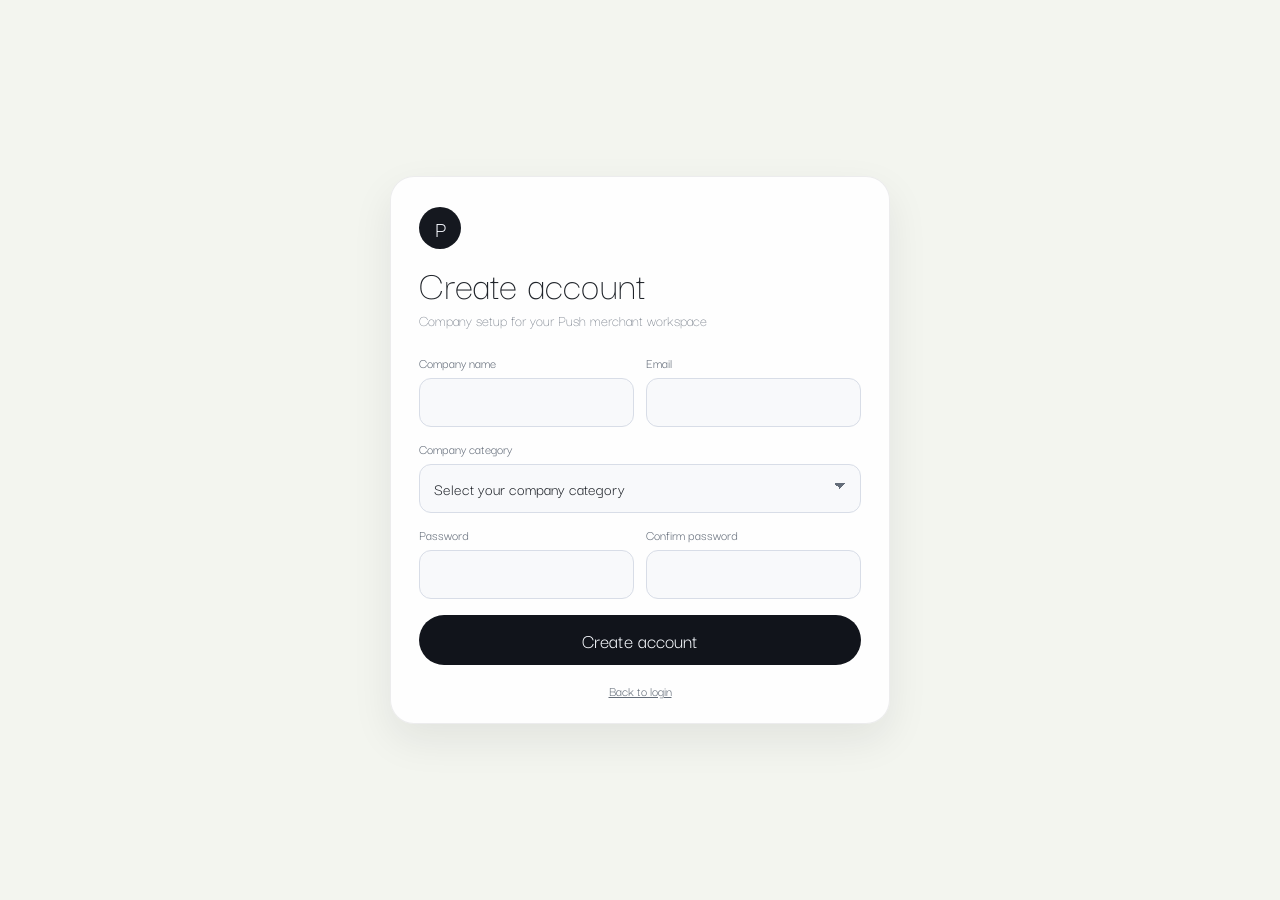
==== create-account.html @ d1b334ed "ื" ====
<!doctype html>
<html lang="en">
  <head>
    <meta charset="UTF-8" />
    <meta name="viewport" content="width=device-width, initial-scale=1.0" />
    <title>Push - Create Account</title>
    <link rel="stylesheet" href="./styles.css" />
    <style>
      .auth-page {
        min-height: 100vh;
        margin: 0;
        display: grid;
        place-items: center;
        padding: 24px;
        background:
          radial-gradient(circle at 84% -14%, rgba(197, 243, 135, 0.25), transparent 41%),
          radial-gradient(circle at -10% 120%, rgba(170, 199, 255, 0.2), transparent 34%),
          #f3f5ef;
      }

      .auth-card {
        width: min(500px, 100%);
        border-radius: 24px;
        background: rgba(255, 255, 255, 0.9);
        border: 1px solid rgba(28, 35, 46, 0.08);
        box-shadow: 0 16px 40px rgba(22, 28, 38, 0.08);
        padding: 30px 28px 22px;
        animation: authFadeIn 0.44s var(--ease-smooth) forwards;
        transform: translateY(10px);
        opacity: 0;
      }

      .auth-logo {
        display: inline-flex;
        align-items: center;
        justify-content: center;
        width: 42px;
        height: 42px;
        border-radius: 50%;
        background: #15181f;
        color: #f7f9ff;
        font-family: "Darky", "Darker Grotesque", sans-serif;
        font-weight: 400;
        font-size: 23px;
        margin-bottom: 14px;
      }

      .auth-title {
        margin: 0;
        font-family: "Darky", "Darker Grotesque", sans-serif;
        font-size: 42px;
        line-height: 0.95;
        font-weight: 300;
        color: #1f2329;
      }

      .auth-subtitle {
        margin: 6px 0 22px;
        color: #6e7682;
        font-size: 16px;
        font-weight: 300;
      }

      .auth-form {
        display: grid;
        gap: 12px;
      }

      .auth-grid {
        display: grid;
        grid-template-columns: repeat(2, minmax(0, 1fr));
        gap: 12px;
      }

      .auth-label {
        display: block;
        margin-bottom: 6px;
        color: #626b78;
        font-size: 14px;
        font-weight: 400;
      }

      .auth-input,
      .auth-select {
        width: 100%;
        border: 1px solid #d8dde7;
        border-radius: 12px;
        padding: 12px 14px;
        background: #f8f9fb;
        color: #1f2329;
        font-family: "Darky", "Darker Grotesque", sans-serif;
        font-size: 17px;
        font-weight: 400;
      }

      .auth-select {
        appearance: none;
        -webkit-appearance: none;
        -moz-appearance: none;
        background-image:
          linear-gradient(45deg, transparent 50%, #646d79 50%),
          linear-gradient(135deg, #646d79 50%, transparent 50%);
        background-position:
          calc(100% - 20px) calc(50% - 2px),
          calc(100% - 14px) calc(50% - 2px);
        background-size: 6px 6px, 6px 6px;
        background-repeat: no-repeat;
        padding-right: 36px;
      }

      .auth-input:focus,
      .auth-select:focus {
        outline: none;
        border-color: #9daeff;
        box-shadow: 0 0 0 3px rgba(126, 149, 255, 0.15);
      }

      .auth-submit {
        margin-top: 4px;
        border: 0;
        border-radius: 999px;
        background: #11141b;
        color: #f8fbff;
        cursor: pointer;
        font-family: "Darky", "Darker Grotesque", sans-serif;
        font-size: 21px;
        font-weight: 400;
        padding: 11px 16px;
        transition: transform 0.2s var(--ease-smooth), box-shadow 0.2s var(--ease-smooth);
      }

      .auth-submit:hover {
        transform: translateY(-2px);
        box-shadow: 0 10px 20px rgba(18, 24, 36, 0.16);
      }

      .auth-footer {
        margin-top: 14px;
        text-align: center;
      }

      .auth-link {
        border: 0;
        background: transparent;
        color: #646d79;
        font-family: "Darky", "Darker Grotesque", sans-serif;
        font-size: 14px;
        font-weight: 400;
        text-decoration: underline;
        cursor: pointer;
      }

      .auth-link:hover {
        color: #1f2329;
      }

      @media (max-width: 640px) {
        .auth-grid {
          grid-template-columns: 1fr;
        }
      }

      @keyframes authFadeIn {
        to {
          transform: translateY(0);
          opacity: 1;
        }
      }
    </style>
  </head>
  <body class="auth-page">
    <main class="auth-card">
      <div class="auth-logo" aria-hidden="true">P</div>
      <h1 class="auth-title">Create account</h1>
      <p class="auth-subtitle">Company setup for your Push merchant workspace</p>

      <form class="auth-form" id="createForm" action="./index.html" novalidate>
        <div class="auth-grid">
          <div>
            <label class="auth-label" for="company-name">Company name</label>
            <input class="auth-input" id="company-name" type="text" name="company_name" autocomplete="organization" />
          </div>
          <div>
            <label class="auth-label" for="company-email">Email</label>
            <input class="auth-input" id="company-email" type="email" name="email" autocomplete="email" />
          </div>
        </div>
        <div>
          <label class="auth-label" for="company-category">Company category</label>
          <select class="auth-select" id="company-category" name="company_category" required>
            <option value="" selected disabled>Select your company category</option>
            <option value="food_drink">Food & Drink</option>
            <option value="fashion">Fashion / Apparel</option>
            <option value="beauty">Beauty / Skincare</option>
            <option value="fitness">Fitness / Wellness</option>
            <option value="travel">Travel / Hospitality</option>
            <option value="lifestyle">Lifestyle / Home</option>
            <option value="technology">Technology / SaaS</option>
            <option value="other">Other</option>
          </select>
        </div>
        <div class="auth-grid">
          <div>
            <label class="auth-label" for="create-password">Password</label>
            <input class="auth-input" id="create-password" type="password" name="password" autocomplete="new-password" />
          </div>
          <div>
            <label class="auth-label" for="create-password-confirm">Confirm password</label>
            <input class="auth-input" id="create-password-confirm" type="password" name="password_confirm" autocomplete="new-password" />
          </div>
        </div>
        <button class="auth-submit" type="submit">Create account</button>
      </form>

      <div class="auth-footer">
        <button class="auth-link" id="goLogin" type="button">Back to login</button>
      </div>
    </main>

    <script>
      sessionStorage.removeItem("merchant_dashboard_logged_in");

      document.getElementById("createForm").addEventListener("submit", function (event) {
        event.preventDefault();
        sessionStorage.setItem("merchant_dashboard_logged_in", "1");
        window.location.replace("./index.html");
      });

      document.getElementById("goLogin").addEventListener("click", function () {
        window.location.href = "./login.html";
      });
    </script>
  </body>
</html>
---- styles.css ----
@import url("https://fonts.googleapis.com/css2?family=Darker+Grotesque:wght@400;500;600;700;800&display=swap");

@font-face {
  font-family: "Darky";
  src:
    local("Darky"),
    local("Darky Regular"),
    local("Darky-Regular");
  font-style: normal;
  font-weight: 100 900;
  font-display: swap;
}

:root {
  --bg-0: #efeee9;
  --bg-1: #f6f5f1;
  --ink-1: #1c1f1a;
  --ink-2: #3e4438;
  --muted: #6f756c;
  --line: #d8d9d3;
  --push-dark: #2d3920;
  --push-deep: #1f2a16;
  --push-highlight: #93d156;
  --push-soft: #e8f7d8;
  --violet: #dbccf6;
  --amber: #ffe1ad;
  --teal: #b7edf2;
  --mint: #d5f5d1;
  --danger: #b62e2e;
  --warn: #be7f00;
  --ok: #207f44;
  --shadow-soft: 0 16px 38px rgba(24, 28, 21, 0.08);
  --shadow-mid: 0 18px 42px rgba(23, 31, 18, 0.14);
  --radius-xl: 26px;
  --radius-lg: 20px;
  --radius-md: 14px;
  --radius-sm: 10px;
  --ease-smooth: cubic-bezier(0.2, 0.75, 0.25, 1);
}

* {
  box-sizing: border-box;
}

html,
body {
  margin: 0;
  padding: 0;
  min-height: 100%;
}

body {
  font-family: "Darky", "Darker Grotesque", sans-serif;
  color: var(--ink-1);
  background:
    radial-gradient(circle at 90% -20%, #d7f4bf 0%, transparent 40%),
    radial-gradient(circle at -10% 120%, #cce8ff 0%, transparent 36%),
    linear-gradient(140deg, #f3f2ed 0%, #ecebe5 40%, #f8f7f4 100%);
}

.app-shell {
  display: block;
  min-height: 100vh;
}

.sidebar {
  border-right: 1px solid var(--line);
  background: linear-gradient(180deg, #f8f8f5, #f0efea);
  padding: 20px;
  position: sticky;
  top: 0;
  max-height: 100vh;
  overflow: auto;
}

.sidebar-logo {
  display: flex;
  align-items: center;
  gap: 12px;
  padding: 10px 12px;
  border-radius: 18px;
  background: linear-gradient(135deg, var(--push-dark), #39492a);
  color: #f7fff0;
  margin-bottom: 18px;
}

.logo-mark {
  width: 44px;
  height: 44px;
  border-radius: 50%;
  display: grid;
  place-items: center;
  font-family: "Darky", "Darker Grotesque", sans-serif;
  font-weight: 700;
  border: 2px solid rgba(255, 255, 255, 0.65);
  background: rgba(255, 255, 255, 0.12);
}

.logo-label {
  margin: 0;
  font-family: "Darky", "Darker Grotesque", sans-serif;
  font-size: 20px;
  font-weight: 700;
}

.logo-sub {
  margin: 0;
  color: rgba(255, 255, 255, 0.75);
  font-size: 12px;
}

.nav-section {
  margin-top: 16px;
}

.nav-section-title {
  margin: 18px 10px 8px;
  font-family: "Darky", "Darker Grotesque", sans-serif;
  font-weight: 600;
  letter-spacing: 0.14em;
  font-size: 11px;
  color: var(--muted);
  text-transform: uppercase;
}

.nav-item {
  width: 100%;
  border: 1px solid #cbcdc6;
  background: #f8f7f3;
  border-radius: 999px;
  padding: 12px 14px;
  display: flex;
  align-items: center;
  justify-content: space-between;
  cursor: pointer;
  margin-bottom: 10px;
  transition: transform 0.25s var(--ease-smooth), box-shadow 0.25s var(--ease-smooth), border-color 0.25s var(--ease-smooth);
}

.nav-item:hover {
  transform: translateY(-2px);
  box-shadow: var(--shadow-soft);
}

.nav-item.active {
  background: linear-gradient(135deg, var(--push-deep), #3b4a2d);
  color: #f4ffe6;
  border-color: #46593a;
  box-shadow: var(--shadow-mid);
}

.nav-label {
  display: flex;
  align-items: center;
  gap: 10px;
  font-family: "Darky", "Darker Grotesque", sans-serif;
  font-size: 17px;
}

.nav-icon {
  width: 52px;
  height: 52px;
  border: 2px solid #1d1f1b;
  border-radius: 50%;
  display: inline-grid;
  place-items: center;
  flex: 0 0 auto;
}

.nav-icon svg {
  width: 23px;
  height: 23px;
  color: #1d1f1b;
}

.nav-metric {
  font-size: 20px;
  font-weight: 700;
  color: #727b70;
}

.nav-item.active .nav-metric {
  color: #d6f6b4;
}

.nav-item.active .nav-icon {
  border-color: rgba(238, 255, 220, 0.88);
}

.nav-item.active .nav-icon svg {
  color: #ecffd9;
}

.main-content {
  min-width: 0;
  display: flex;
  flex-direction: column;
  padding: 22px 26px 24px;
  gap: 18px;
}

.topbar {
  position: sticky;
  top: 10px;
  z-index: 20;
  background: rgba(252, 252, 248, 0.84);
  border: 1px solid #d5d8d0;
  backdrop-filter: blur(7px);
  border-radius: 999px;
  padding: 10px 12px;
  display: flex;
  align-items: center;
  gap: 12px;
  box-shadow: var(--shadow-soft);
}

.icon-btn {
  width: 44px;
  height: 44px;
  border-radius: 50%;
  border: 1px solid #cfd2ca;
  background: #fff;
  display: grid;
  place-items: center;
  cursor: pointer;
  transition: transform 0.2s var(--ease-smooth);
}

.icon-btn:hover {
  transform: translateY(-2px);
}

#menuToggle span {
  display: block;
  width: 18px;
  height: 2px;
  border-radius: 2px;
  margin: 2px 0;
  background: #2c3126;
  transition: transform 0.24s var(--ease-smooth), opacity 0.24s var(--ease-smooth);
}

#menuToggle.open span:nth-child(1) {
  transform: translateY(6px) rotate(45deg);
}

#menuToggle.open span:nth-child(2) {
  opacity: 0;
}

#menuToggle.open span:nth-child(3) {
  transform: translateY(-6px) rotate(-45deg);
}

.top-title-wrap {
  min-width: 0;
  margin-right: auto;
}

.top-title-wrap h1 {
  margin: 0;
  font-family: "Darky", "Darker Grotesque", sans-serif;
  font-size: 23px;
}

.top-title-wrap p {
  margin: 2px 0 0;
  color: var(--muted);
  font-size: 12px;
}

.top-actions {
  display: flex;
  gap: 8px;
}

.icon-chip {
  border: 1px solid #cfd3cb;
  border-radius: 999px;
  background: #fff;
  padding: 10px 14px;
  display: inline-flex;
  align-items: center;
  gap: 8px;
  cursor: pointer;
  font-family: "Darky", "Darker Grotesque", sans-serif;
  font-size: 13px;
  font-weight: 600;
}

.page-container {
  min-height: calc(100vh - 130px);
  animation: fadeInPage 0.35s var(--ease-smooth);
}

@keyframes fadeInPage {
  from {
    opacity: 0;
    transform: translateY(10px);
  }
  to {
    opacity: 1;
    transform: translateY(0);
  }
}

.panel {
  background: #fefefc;
  border: 1px solid var(--line);
  border-radius: var(--radius-xl);
  box-shadow: var(--shadow-soft);
}

.panel-head {
  display: flex;
  align-items: center;
  justify-content: space-between;
  margin-bottom: 10px;
}

.panel-title {
  margin: 0;
  font-family: "Darky", "Darker Grotesque", sans-serif;
  font-size: 20px;
}

.panel-sub {
  margin: 3px 0 0;
  color: var(--muted);
  font-size: 13px;
}

.btn {
  border: none;
  border-radius: 999px;
  padding: 11px 16px;
  cursor: pointer;
  font-family: "Darky", "Darker Grotesque", sans-serif;
  font-weight: 600;
}

.btn.primary {
  background: linear-gradient(145deg, var(--push-dark), #435735);
  color: #f2ffe2;
}

.btn.ghost {
  background: #f6f7f3;
  color: var(--ink-2);
  border: 1px solid #d2d4cf;
}

.mini {
  padding: 8px 12px;
  font-size: 12px;
}

.kpi-grid {
  display: grid;
  grid-template-columns: repeat(4, minmax(0, 1fr));
  gap: 12px;
  margin-bottom: 14px;
}

.kpi-card {
  border: 1px solid var(--line);
  border-radius: var(--radius-lg);
  padding: 14px;
  background: linear-gradient(180deg, #ffffff, #f7f8f4);
}

.kpi-label {
  margin: 0;
  color: var(--muted);
  font-size: 12px;
}

.kpi-value {
  margin: 6px 0 2px;
  font-family: "Darky", "Darker Grotesque", sans-serif;
  font-size: 27px;
  font-weight: 800;
}

.kpi-hint {
  margin: 0;
  font-size: 12px;
  color: #6b8760;
}

.two-col {
  display: grid;
  grid-template-columns: 1.5fr 1fr;
  gap: 14px;
}

.table-lite {
  width: 100%;
  border-collapse: collapse;
  font-size: 14px;
}

.table-lite th,
.table-lite td {
  text-align: left;
  padding: 11px 10px;
  border-bottom: 1px solid #e3e5df;
}

.table-lite th {
  color: var(--muted);
  font-family: "Darky", "Darker Grotesque", sans-serif;
  font-size: 12px;
  letter-spacing: 0.04em;
}

.stat-pill {
  display: inline-flex;
  align-items: center;
  border-radius: 999px;
  padding: 5px 10px;
  font-size: 12px;
  font-weight: 700;
}

.pill-live {
  background: #def7e4;
  color: #207f44;
}

.pill-draft {
  background: #ecefe9;
  color: #5c655a;
}

.metric-stack {
  display: grid;
  gap: 10px;
}

.metric-item {
  border: 1px solid #dde0d9;
  border-radius: var(--radius-md);
  padding: 12px;
  background: #fff;
}

.metric-row {
  display: flex;
  align-items: center;
  justify-content: space-between;
  margin-bottom: 7px;
}

.metric-row h4 {
  margin: 0;
  font-family: "Darky", "Darker Grotesque", sans-serif;
  font-size: 14px;
}

.bar {
  width: 100%;
  height: 10px;
  border-radius: 999px;
  background: #ecefe8;
  overflow: hidden;
}

.bar > span {
  display: block;
  height: 100%;
  border-radius: inherit;
  background: linear-gradient(90deg, #75a84d, #a6da73);
}

.applicant-grid {
  display: grid;
  grid-template-columns: repeat(2, minmax(0, 1fr));
  gap: 14px;
}

.applicant-card {
  position: relative;
  border-radius: 26px;
  border: 1px solid #d7dad2;
  padding: 16px;
  background: #fff;
  box-shadow: var(--shadow-soft);
  transform-style: preserve-3d;
  transition: transform 0.35s var(--ease-smooth), box-shadow 0.35s var(--ease-smooth);
  overflow: hidden;
}

.applicant-card:hover {
  transform: rotateX(2.5deg) rotateY(-3deg) translateY(-4px);
  box-shadow: 0 24px 42px rgba(22, 32, 20, 0.18);
}

.applicant-card::after {
  content: "";
  position: absolute;
  inset: 0;
  border-radius: inherit;
  pointer-events: none;
  background: radial-gradient(circle at 12% 6%, rgba(255, 255, 255, 0.8), transparent 38%);
}

.tone-violet { background: linear-gradient(160deg, #fefcff, #f4eefe); }
.tone-amber { background: linear-gradient(160deg, #fffdfa, #fff2db); }
.tone-teal { background: linear-gradient(160deg, #f9ffff, #e6fbfd); }
.tone-mint { background: linear-gradient(160deg, #f8fff8, #ecfaea); }

.app-head {
  display: flex;
  gap: 12px;
  align-items: center;
  margin-bottom: 10px;
}

.avatar-3d {
  width: 78px;
  height: 78px;
  border-radius: 22px;
  background: linear-gradient(145deg, #ffffff, #ecece8);
  border: 1px solid #d8ddd1;
  display: grid;
  place-items: center;
  font-size: 37px;
  box-shadow:
    inset -8px -8px 18px rgba(255, 255, 255, 0.9),
    inset 8px 8px 16px rgba(184, 191, 175, 0.35);
  transform: translateZ(28px);
}

.app-head h3 {
  margin: 0;
  font-family: "Darky", "Darker Grotesque", sans-serif;
  font-size: 24px;
}

.app-head p {
  margin: 2px 0 0;
  color: #5c665a;
  font-size: 13px;
}

.app-metrics {
  display: grid;
  grid-template-columns: repeat(3, minmax(0, 1fr));
  gap: 8px;
  margin-top: 10px;
}

.app-metrics .metric-box {
  border: 1px solid #d6d9d2;
  border-radius: 12px;
  background: rgba(255, 255, 255, 0.8);
  padding: 8px;
}

.metric-box p {
  margin: 0;
}

.metric-box .v {
  font-family: "Darky", "Darker Grotesque", sans-serif;
  font-size: 18px;
  font-weight: 700;
}

.metric-box .k {
  font-size: 11px;
  color: #677065;
}

.badge {
  margin-top: 8px;
  display: inline-flex;
  padding: 6px 10px;
  border-radius: 999px;
  background: #1f2922;
  color: #d5f9aa;
  font-size: 12px;
  font-weight: 700;
}

.card-actions {
  margin-top: 12px;
  display: flex;
  justify-content: flex-end;
}

.line-chart {
  height: 180px;
  border: 1px solid #dde0d8;
  border-radius: var(--radius-lg);
  padding: 10px;
  background:
    linear-gradient(to top, rgba(120, 144, 102, 0.1), rgba(120, 144, 102, 0.01)),
    repeating-linear-gradient(
      to right,
      transparent,
      transparent calc(8.33% - 1px),
      rgba(206, 211, 200, 0.55) calc(8.33% - 1px),
      rgba(206, 211, 200, 0.55) 8.33%
    );
  display: flex;
  align-items: flex-end;
  gap: 8px;
}

.line-bar {
  flex: 1;
  border-radius: 8px 8px 0 0;
  background: linear-gradient(180deg, #86b45e, #4e7140);
}

.funnel-list {
  display: grid;
  gap: 8px;
}

.funnel-row {
  border: 1px solid #d8dcd4;
  border-radius: 12px;
  padding: 10px;
  background: #fff;
}

.funnel-row .head {
  display: flex;
  justify-content: space-between;
  font-family: "Darky", "Darker Grotesque", sans-serif;
  font-size: 13px;
}

.map-wrap {
  border: 1px solid #d8ddd3;
  border-radius: 24px;
  background: #fbfdfa;
  min-height: 340px;
  position: relative;
  overflow: hidden;
}

.map-grid {
  position: absolute;
  inset: 0;
  background:
    radial-gradient(circle at 80% 20%, #d6f3fc 0%, transparent 32%),
    radial-gradient(circle at 10% 90%, #f3f9d8 0%, transparent 28%),
    linear-gradient(transparent 96%, #dce2d7 96%),
    linear-gradient(90deg, transparent 96%, #dce2d7 96%);
  background-size: 100% 100%, 100% 100%, 38px 38px, 38px 38px;
}

.map-route {
  position: absolute;
  left: 14%;
  top: 20%;
  width: 62%;
  height: 58%;
  border: 3px solid #223022;
  border-color: #233122 transparent transparent transparent;
  border-radius: 50% / 70% 70% 0 0;
  transform: rotate(6deg);
  opacity: 0.78;
}

.map-pin {
  position: absolute;
  transform: translate(-50%, -100%);
  display: grid;
  gap: 6px;
  border: none;
  background: transparent;
  padding: 0;
  text-align: left;
  cursor: pointer;
}

.pin-dot {
  width: 16px;
  height: 16px;
  border-radius: 50%;
  background: #c12b2b;
  border: 3px solid #fff;
  box-shadow: 0 6px 12px rgba(32, 32, 32, 0.24);
}

.pin-card {
  border: 1px solid #d4d7cf;
  border-radius: 12px;
  background: #fff;
  box-shadow: var(--shadow-soft);
  padding: 8px 10px;
  min-width: 170px;
}

.pin-card p {
  margin: 0;
  font-size: 12px;
}

.pin-card .name {
  font-family: "Darky", "Darker Grotesque", sans-serif;
  font-size: 13px;
}

.map-side-list {
  display: grid;
  gap: 10px;
}

.map-side-card {
  border: 1px solid #d8ddd2;
  border-radius: 14px;
  background: #fff;
  padding: 11px;
}

.map-side-card h4 {
  margin: 0;
  font-family: "Darky", "Darker Grotesque", sans-serif;
}

.timeline {
  border-left: 2px dashed #c9cec3;
  margin-left: 12px;
  padding-left: 18px;
  display: grid;
  gap: 11px;
}

.timeline-item {
  position: relative;
  border: 1px solid #d8dbd4;
  border-radius: 14px;
  background: #fff;
  padding: 12px;
}

.timeline-item::before {
  content: "";
  position: absolute;
  left: -27px;
  top: 18px;
  width: 12px;
  height: 12px;
  border-radius: 50%;
  background: #2b3b1f;
  border: 2px solid #fff;
}

.severity-critical { color: var(--danger); }
.severity-warning { color: var(--warn); }
.severity-info { color: #2f649d; }

.message-list {
  display: grid;
  gap: 10px;
}

.message-item {
  border: 1px solid #d8dcd3;
  border-radius: 16px;
  background: #fff;
  padding: 11px 14px;
  display: grid;
  grid-template-columns: auto 1fr auto;
  gap: 10px;
  align-items: center;
}

.message-avatar {
  width: 44px;
  height: 44px;
  border-radius: 12px;
  background: #f3f6ee;
  border: 1px solid #d5d9ce;
  display: grid;
  place-items: center;
  font-size: 21px;
}

.message-item h4 {
  margin: 0;
  font-family: "Darky", "Darker Grotesque", sans-serif;
  font-size: 15px;
}

.message-item p {
  margin: 3px 0 0;
  color: #656d62;
  font-size: 13px;
}

.unread-chip {
  min-width: 24px;
  height: 24px;
  border-radius: 999px;
  background: #202820;
  color: #e4ffcc;
  display: grid;
  place-items: center;
  font-size: 12px;
  font-weight: 700;
}

.finance-grid {
  display: grid;
  grid-template-columns: repeat(4, minmax(0, 1fr));
  gap: 12px;
}

.finance-box {
  border-radius: 16px;
  border: 1px solid #d9ddd4;
  padding: 13px;
  background: #fff;
}

.finance-box h4 {
  margin: 0;
  color: #697068;
  font-size: 12px;
}

.finance-box p {
  margin: 6px 0 0;
  font-family: "Darky", "Darker Grotesque", sans-serif;
  font-size: 26px;
  font-weight: 800;
}

.integration-grid {
  display: grid;
  grid-template-columns: repeat(2, minmax(0, 1fr));
  gap: 12px;
}

.integration-card {
  border: 1px solid #d9ddd4;
  border-radius: 18px;
  background: #fff;
  padding: 12px;
}

.integration-head {
  display: flex;
  justify-content: space-between;
  margin-bottom: 8px;
  align-items: center;
}

.integration-head h4 {
  margin: 0;
  font-family: "Darky", "Darker Grotesque", sans-serif;
}

.health {
  font-family: "Darky", "Darker Grotesque", sans-serif;
  font-size: 12px;
  color: #5f6f56;
}

.switch-list {
  display: grid;
  gap: 8px;
}

.switch-row {
  border: 1px solid #daded4;
  background: #fff;
  border-radius: 12px;
  padding: 9px 12px;
  display: flex;
  justify-content: space-between;
  align-items: center;
}

.switch-row .state {
  font-weight: 700;
  color: #315a2d;
}

.more-btn {
  border: 1px solid #ccd2c8;
  border-radius: 999px;
  padding: 8px 12px;
  font-family: "Darky", "Darker Grotesque", sans-serif;
  font-size: 12px;
  font-weight: 700;
  background: #fff;
  cursor: pointer;
}

.mobile-drawer-backdrop {
  position: fixed;
  inset: 0;
  background: rgba(10, 14, 9, 0.34);
  opacity: 0;
  pointer-events: none;
  transition: opacity 0.25s var(--ease-smooth);
  z-index: 100;
}

.mobile-drawer {
  position: fixed;
  left: 0;
  top: 0;
  bottom: 0;
  width: min(340px, 90vw);
  background: #f8f8f5;
  border-right: 1px solid #d4d7ce;
  transform: translateX(-102%);
  transition: transform 0.3s var(--ease-smooth);
  z-index: 120;
  padding: 16px;
  overflow: auto;
}

.mobile-head {
  display: flex;
  align-items: center;
  justify-content: space-between;
  margin-bottom: 14px;
  gap: 12px;
}

.mobile-head .sidebar-logo {
  margin: 0;
  padding: 0;
  background: transparent;
  color: var(--ink-1);
}

.mobile-head .logo-mark {
  border-color: #2d3920;
  color: #f1ffe1;
  background: linear-gradient(135deg, var(--push-dark), #39492a);
}

.mobile-head .logo-sub {
  color: var(--muted);
}

.mobile-drawer.open {
  transform: translateX(0);
}

.mobile-drawer-backdrop.open {
  opacity: 1;
  pointer-events: auto;
}

.modal-backdrop {
  position: fixed;
  inset: 0;
  background: rgba(8, 10, 7, 0.45);
  backdrop-filter: blur(4px);
  display: grid;
  place-items: center;
  opacity: 0;
  pointer-events: none;
  transition: opacity 0.2s ease;
  z-index: 150;
}

.modal-backdrop.open {
  opacity: 1;
  pointer-events: auto;
}

.modal-card {
  width: min(760px, calc(100vw - 28px));
  max-height: calc(100vh - 44px);
  overflow: auto;
  border-radius: 24px;
  border: 1px solid #d6dbcf;
  background: #fbfcf9;
  box-shadow: 0 24px 52px rgba(14, 18, 13, 0.32);
  padding: 18px 18px 16px;
  transform: translateY(14px) scale(0.96);
  transition: transform 0.24s var(--ease-smooth);
  position: relative;
}

.modal-backdrop.open .modal-card {
  transform: translateY(0) scale(1);
}

.modal-kicker {
  margin: 0 0 4px;
  font-family: "Darky", "Darker Grotesque", sans-serif;
  font-size: 12px;
  letter-spacing: 0.08em;
  text-transform: uppercase;
  color: var(--muted);
}

.modal-card h2 {
  margin: 0 0 10px;
  font-family: "Darky", "Darker Grotesque", sans-serif;
  font-size: 26px;
}

.modal-close {
  position: absolute;
  top: 12px;
  right: 12px;
  width: 38px;
  height: 38px;
  border-radius: 50%;
  border: 1px solid #cfd4ca;
  background: #fff;
  cursor: pointer;
}

.modal-body-grid {
  display: grid;
  grid-template-columns: repeat(2, minmax(0, 1fr));
  gap: 10px;
}

.modal-body-item {
  border: 1px solid #d9ddd5;
  border-radius: 12px;
  padding: 10px;
  background: #fff;
}

.modal-body-item .k {
  margin: 0;
  font-size: 12px;
  color: var(--muted);
}

.modal-body-item .v {
  margin: 5px 0 0;
  font-family: "Darky", "Darker Grotesque", sans-serif;
  font-size: 20px;
}

.modal-actions {
  display: flex;
  justify-content: flex-end;
  gap: 8px;
  margin-top: 12px;
}

.full-detail {
  margin-top: 13px;
  border: 1px solid #d7ddd1;
  border-radius: 18px;
  padding: 14px;
  background: #fff;
  animation: fadeInPage 0.3s var(--ease-smooth);
}

.full-detail h3 {
  margin: 0 0 8px;
  font-family: "Darky", "Darker Grotesque", sans-serif;
}

.full-detail p {
  margin: 0;
  line-height: 1.55;
  color: #4f584f;
}

@media (max-width: 1200px) {
  .kpi-grid,
  .finance-grid {
    grid-template-columns: repeat(2, minmax(0, 1fr));
  }
  .two-col,
  .applicant-grid,
  .integration-grid {
    grid-template-columns: 1fr;
  }
}

@media (max-width: 980px) {
  .main-content {
    padding: 14px;
  }
  .top-actions .icon-chip span:last-child {
    display: none;
  }
}

@media (max-width: 680px) {
  .kpi-grid,
  .finance-grid,
  .modal-body-grid {
    grid-template-columns: 1fr;
  }
  .top-title-wrap h1 {
    font-size: 19px;
  }
}

/* Dark kinetic reskin inspired by the shared reference */
:root {
  --bg-0: #06080d;
  --bg-1: #101622;
  --ink-1: #eef3ff;
  --ink-2: #b7bfd1;
  --muted: #8f99b2;
  --line: #283349;
  --push-dark: #1d2638;
  --push-deep: #121a2a;
  --push-highlight: #ff5a2d;
  --push-soft: #1d2434;
  --shadow-soft: 0 14px 34px rgba(2, 5, 12, 0.45);
  --shadow-mid: 0 20px 44px rgba(0, 0, 0, 0.55);
  --accent-orange: #ff5a2d;
  --accent-blue: #4f6fd6;
  --accent-blue-2: #5f78d1;
}

body {
  color: var(--ink-1);
  background:
    radial-gradient(circle at 100% -8%, rgba(79, 111, 214, 0.46) 0%, transparent 34%),
    radial-gradient(circle at -15% 120%, rgba(255, 90, 45, 0.26) 0%, transparent 40%),
    linear-gradient(180deg, #04060a 0%, #090d14 40%, #070b11 100%);
}

body::before {
  content: "";
  position: fixed;
  inset: 0;
  pointer-events: none;
  background:
    radial-gradient(circle at 8% 10%, rgba(255, 255, 255, 0.05), transparent 24%),
    radial-gradient(circle at 85% 24%, rgba(255, 255, 255, 0.04), transparent 28%);
  animation: ambientDrift 11s ease-in-out infinite alternate;
}

body::after {
  content: "";
  position: fixed;
  inset: 0;
  pointer-events: none;
  background:
    radial-gradient(circle at 10% 70%, rgba(255, 90, 45, 0.09), transparent 35%),
    radial-gradient(circle at 90% 40%, rgba(79, 111, 214, 0.1), transparent 32%);
  filter: blur(10px);
  animation: ambientDriftReverse 13s ease-in-out infinite alternate;
}

body,
button,
input,
select,
textarea {
  font-family: "Darky", "Darker Grotesque", sans-serif;
}

.main-content {
  width: min(1180px, 100%);
  margin: 0 auto;
  padding-top: 16px;
}

.topbar {
  background: rgba(17, 24, 38, 0.86);
  border: 1px solid #2b364e;
  box-shadow: 0 16px 34px rgba(3, 6, 16, 0.55);
}

.top-title-wrap h1 {
  color: #f5f7ff;
}

.top-title-wrap p {
  color: #adb8d1;
}

.icon-btn,
.icon-chip {
  background: linear-gradient(180deg, #202a3d, #171f2f);
  border-color: #36415b;
  color: #dde3f5;
}

#menuToggle span {
  background: #e8eefc;
}

.page-container {
  animation: fadeInPage 0.45s var(--ease-smooth);
  transform-origin: 50% 20%;
}

.page-container.page-switch-out {
  animation: pageSwitchOut 0.18s cubic-bezier(0.37, 0.01, 0.74, 0.36) forwards;
}

.page-container.page-switch-in {
  animation: pageSwitchIn 0.34s cubic-bezier(0.2, 0.74, 0.26, 1) forwards;
}

.panel {
  background: linear-gradient(160deg, rgba(20, 27, 40, 0.96), rgba(12, 17, 27, 0.98));
  border: 1px solid #2b364d;
  box-shadow: var(--shadow-soft);
}

.panel-title,
.metric-row h4,
.table-lite th,
.map-side-card h4,
.integration-head h4,
.message-item h4 {
  color: #eef2ff;
}

.panel-sub,
.kpi-label,
.table-lite th,
.message-item p,
.health,
.modal-kicker,
.modal-body-item .k {
  color: #97a5c6;
}

.kpi-card {
  border: 1px solid #324162;
  background: linear-gradient(180deg, #25314d, #1b2439);
  position: relative;
  overflow: hidden;
}

.kpi-card::after {
  content: "";
  position: absolute;
  inset: 0;
  pointer-events: none;
  background: radial-gradient(circle at 80% -20%, rgba(255, 255, 255, 0.14), transparent 42%);
}

.kpi-card:nth-child(4n + 1) {
  background: linear-gradient(140deg, #ff5729, #d14622);
  color: #fff8f1;
}

.kpi-card:nth-child(4n + 1) .kpi-label,
.kpi-card:nth-child(4n + 1) .kpi-hint {
  color: rgba(255, 245, 236, 0.84);
}

.kpi-card:nth-child(4n + 2),
.kpi-card:nth-child(4n + 4) {
  background: linear-gradient(150deg, #4d69c9, #3a4f93);
  border-color: #6078cf;
}

.kpi-card:nth-child(4n + 2) .kpi-label,
.kpi-card:nth-child(4n + 2) .kpi-hint,
.kpi-card:nth-child(4n + 4) .kpi-label,
.kpi-card:nth-child(4n + 4) .kpi-hint {
  color: rgba(232, 239, 255, 0.88);
}

.kpi-card:nth-child(4n + 3) {
  background: linear-gradient(165deg, #f1f3fb, #d2d9e8);
  border-color: #b9c3d8;
}

.kpi-card:nth-child(4n + 3) .kpi-label,
.kpi-card:nth-child(4n + 3) .kpi-value {
  color: #162033;
}

.kpi-card:nth-child(4n + 3) .kpi-hint {
  color: #344660;
}

.kpi-value {
  line-height: 0.95;
}

.table-lite th,
.table-lite td {
  border-bottom-color: #29344a;
}

.table-lite td {
  color: #dae2f4;
}

.table-lite tbody tr {
  transition: transform 0.2s var(--ease-smooth), background-color 0.2s var(--ease-smooth);
}

.table-lite tbody tr:hover {
  background: rgba(57, 73, 112, 0.32);
  transform: translateY(-1px);
}

.stat-pill.pill-live {
  background: rgba(79, 111, 214, 0.24);
  color: #cfd9ff;
}

.stat-pill.pill-draft {
  background: rgba(245, 250, 255, 0.1);
  color: #ced8ee;
}

.metric-item,
.funnel-row,
.finance-box,
.integration-card,
.map-side-card,
.timeline-item,
.switch-row,
.message-item {
  background: linear-gradient(160deg, rgba(26, 35, 53, 0.94), rgba(17, 23, 36, 0.95));
  border-color: #2f3d58;
}

.line-chart {
  border-color: #2e3a55;
  background:
    linear-gradient(to top, rgba(255, 90, 45, 0.17), rgba(255, 90, 45, 0.02)),
    repeating-linear-gradient(
      to right,
      transparent,
      transparent calc(8.33% - 1px),
      rgba(101, 119, 164, 0.5) calc(8.33% - 1px),
      rgba(101, 119, 164, 0.5) 8.33%
    );
}

.line-bar {
  background: linear-gradient(180deg, #ff6a38, #bc4020);
  transform-origin: bottom;
  animation: growBar 0.55s var(--ease-smooth) backwards;
}

.line-chart .line-bar:nth-child(odd) {
  background: linear-gradient(180deg, #627cdc, #4257a7);
}

.bar {
  background: #1a2437;
}

.bar > span {
  background: linear-gradient(90deg, #ff5a2d, #5f78d1);
}

.map-wrap {
  border-color: #2f3a54;
  background: linear-gradient(180deg, #161d2b, #0f1521);
}

.map-grid {
  background:
    radial-gradient(circle at 80% 20%, rgba(79, 111, 214, 0.23) 0%, transparent 32%),
    radial-gradient(circle at 10% 90%, rgba(255, 90, 45, 0.2) 0%, transparent 28%),
    linear-gradient(transparent 96%, rgba(68, 82, 114, 0.8) 96%),
    linear-gradient(90deg, transparent 96%, rgba(68, 82, 114, 0.8) 96%);
}

.map-route {
  border-color: #5f78d1 transparent transparent transparent;
}

.pin-dot {
  background: #ff5a2d;
  border-color: #ffffff;
  animation: pulseDot 1.7s ease-in-out infinite;
}

.pin-card {
  border-color: #3d4b69;
  background: rgba(22, 30, 44, 0.95);
}

.pin-card p,
.pin-card .name {
  color: #e6ecff;
}

.unread-chip {
  background: #ff5a2d;
  color: #fff;
}

.more-btn,
.btn.ghost,
.modal-close {
  border-color: #3e4a67;
  background: #1e283b;
  color: #e4eafd;
}

.more-btn:hover,
.btn.ghost:hover,
.icon-chip:hover,
.icon-btn:hover {
  transform: translateY(-2px);
  box-shadow: 0 12px 20px rgba(2, 5, 13, 0.48);
}

.btn.primary {
  background: linear-gradient(135deg, #ff5a2d, #d54822);
  color: #fff;
}

.badge {
  background: #ff5a2d;
  color: #fff;
}

.mobile-drawer {
  background: #101725;
  border-right-color: #2f3a54;
}

.mobile-head .sidebar-logo {
  color: #edf2ff;
}

.mobile-head .logo-sub {
  color: #a9b3cb;
}

.mobile-head .logo-mark {
  border-color: #6c81c8;
  background: linear-gradient(135deg, #425493, #2e3c6a);
}

.nav-section-title {
  color: #8f9cbc;
}

.nav-item {
  background: linear-gradient(160deg, #1d273a, #121a2a);
  border-color: #36425e;
}

.nav-item.active {
  background: linear-gradient(135deg, #ff5a2d, #c94523);
  border-color: #ff7f5d;
}

.nav-label,
.nav-metric,
.nav-item.active .nav-metric {
  color: #eef3ff;
}

.nav-icon {
  border-color: #5d73b4;
}

.nav-icon svg {
  color: #e7ecff;
}

.modal-backdrop {
  background: rgba(4, 8, 14, 0.66);
}

.modal-card {
  border-color: #304060;
  background: linear-gradient(165deg, #141c2c, #0d1523);
}

.modal-card h2,
.modal-body-item .v,
.full-detail h3 {
  color: #eff4ff;
}

.modal-body-item,
.full-detail {
  border-color: #32405e;
  background: linear-gradient(160deg, #1b263a, #121a2a);
}

.full-detail p {
  color: #a7b2cc;
}

.panel,
.kpi-card,
.metric-item,
.applicant-card,
.timeline-item,
.message-item,
.finance-box,
.integration-card,
.funnel-row,
.map-side-card,
.switch-row {
  transition:
    transform 0.3s var(--ease-smooth),
    box-shadow 0.3s var(--ease-smooth),
    border-color 0.3s var(--ease-smooth);
}

.panel:hover,
.kpi-card:hover,
.metric-item:hover,
.timeline-item:hover,
.message-item:hover,
.finance-box:hover,
.integration-card:hover,
.map-side-card:hover,
.funnel-row:hover,
.switch-row:hover {
  transform: translateY(-3px);
  box-shadow: var(--shadow-mid);
  border-color: #4c5f8e;
}

.reveal-in {
  opacity: 0;
  transform: translateY(14px) scale(0.985);
  animation: revealIn 0.45s var(--ease-smooth) forwards;
  animation-delay: var(--stagger-delay, 0ms);
}

@keyframes revealIn {
  to {
    opacity: 1;
    transform: translateY(0) scale(1);
  }
}

@keyframes pageSwitchOut {
  from {
    opacity: 1;
    transform: translateX(0) scale(1);
    filter: blur(0);
  }
  to {
    opacity: 0;
    transform: translateX(-26px) scale(0.985);
    filter: blur(1.5px);
  }
}

@keyframes pageSwitchIn {
  from {
    opacity: 0;
    transform: translateX(22px) scale(0.986);
    filter: blur(1px);
  }
  to {
    opacity: 1;
    transform: translateX(0) scale(1);
    filter: blur(0);
  }
}

@keyframes growBar {
  from {
    transform: scaleY(0);
  }
  to {
    transform: scaleY(1);
  }
}

@keyframes pulseDot {
  0% {
    box-shadow: 0 0 0 0 rgba(255, 90, 45, 0.5);
  }
  70% {
    box-shadow: 0 0 0 10px rgba(255, 90, 45, 0);
  }
  100% {
    box-shadow: 0 0 0 0 rgba(255, 90, 45, 0);
  }
}

@keyframes ambientDrift {
  from {
    transform: translate3d(0, 0, 0) scale(1);
    opacity: 0.95;
  }
  to {
    transform: translate3d(0.6%, -0.9%, 0) scale(1.03);
    opacity: 1;
  }
}

@keyframes ambientDriftReverse {
  from {
    transform: translate3d(0, 0, 0) scale(1);
    opacity: 1;
  }
  to {
    transform: translate3d(-0.7%, 0.8%, 0) scale(1.035);
    opacity: 0.94;
  }
}

@media (prefers-reduced-motion: reduce) {
  body::before,
  body::after,
  .reveal-in,
  .line-bar,
  .pin-dot,
  .page-container.page-switch-in,
  .page-container.page-switch-out {
    animation: none !important;
  }
}

/* Reference-style light dashboard reskin */
:root {
  --bg-0: #ececec;
  --bg-1: #f5f5f5;
  --ink-1: #202226;
  --ink-2: #555c66;
  --muted: #8f949c;
  --line: #dedfe2;
  --push-dark: #22252a;
  --push-deep: #1a1d23;
  --push-highlight: #93eb37;
  --push-soft: #f2f3f4;
  --shadow-soft: 0 10px 22px rgba(16, 20, 30, 0.08);
  --shadow-mid: 0 14px 28px rgba(16, 20, 30, 0.11);
  --radius-xl: 28px;
  --radius-lg: 22px;
  --radius-md: 16px;
}

body,
button,
input,
select,
textarea {
  font-family: "Darky", "Darker Grotesque", sans-serif;
}

body {
  color: var(--ink-1);
  background:
    radial-gradient(circle at 16% 16%, rgba(255, 255, 255, 0.92), transparent 44%),
    radial-gradient(circle at 84% 24%, rgba(255, 255, 255, 0.88), transparent 44%),
    linear-gradient(180deg, #f0f0f1 0%, #ececee 100%);
}

body::before {
  background:
    radial-gradient(circle at 30% 35%, rgba(159, 238, 87, 0.2), transparent 28%),
    radial-gradient(circle at 76% 62%, rgba(110, 133, 255, 0.16), transparent 34%);
  opacity: 0.65;
  filter: blur(22px);
}

body::after {
  background:
    linear-gradient(transparent 94%, rgba(76, 94, 196, 0.32) 94%, rgba(76, 94, 196, 0.32) 100%),
    linear-gradient(90deg, transparent 0%, rgba(76, 94, 196, 0.12) 100%);
  opacity: 0.55;
  filter: none;
  animation: none;
}

.main-content {
  width: min(1280px, 100%);
  padding: 14px 20px 20px;
  gap: 14px;
}

.topbar {
  background: rgba(247, 247, 248, 0.92);
  border-color: #d7d8db;
  box-shadow: none;
  padding: 8px 10px;
}

.top-title-wrap h1 {
  font-size: 54px;
  line-height: 0.9;
  letter-spacing: -0.02em;
  color: #1f2227;
}

body:not([data-page="dashboard"]) .top-title-wrap h1 {
  font-size: 34px;
}

.top-title-wrap p {
  color: #7f858f;
  font-size: 15px;
}

#menuToggle,
.icon-btn {
  border: 1px dashed #bbbfc6;
  background: #f9f9fa;
  color: #17191f;
  box-shadow: none;
}

#menuToggle span {
  background: #17191f;
}

.icon-chip {
  border: 1px solid #d0d2d8;
  background: linear-gradient(180deg, #f9f9fa, #f0f1f3);
  color: #22252b;
  font-size: 14px;
}

.page-container {
  animation: fadeInPage 0.36s var(--ease-smooth);
}

.panel {
  background: linear-gradient(180deg, #f8f8f9, #f3f3f4);
  border: 1px solid #dfdfe2;
  box-shadow: inset 0 1px 0 rgba(255, 255, 255, 0.95);
}

.panel-title,
.metric-row h4,
.map-side-card h4,
.integration-head h4,
.message-item h4 {
  color: #21242a;
}

.panel-sub,
.kpi-label,
.table-lite th,
.message-item p,
.health,
.modal-kicker,
.modal-body-item .k {
  color: #8e949c;
}

.kpi-grid {
  gap: 10px;
}

.kpi-card {
  position: relative;
  border: 1px solid #d9dbe0;
  background:
    linear-gradient(180deg, #fafafb, #f3f3f5),
    repeating-linear-gradient(135deg, rgba(20, 24, 34, 0.03) 0 1px, transparent 1px 6px);
  padding: 12px 14px;
  min-height: 112px;
  overflow: hidden;
}

.kpi-card::before {
  content: "";
  position: absolute;
  left: 12px;
  right: 12px;
  top: 30px;
  height: 16px;
  border-radius: 999px;
  background:
    linear-gradient(90deg, rgba(147, 235, 55, 0.95), rgba(147, 235, 55, 0) 54%),
    repeating-linear-gradient(135deg, rgba(0, 0, 0, 0.08) 0 1px, transparent 1px 5px);
  border: 1px solid #cbccd1;
}

.kpi-card:nth-child(2)::before,
.kpi-card:nth-child(4)::before {
  background:
    linear-gradient(90deg, rgba(89, 114, 255, 0.9), rgba(89, 114, 255, 0) 54%),
    repeating-linear-gradient(135deg, rgba(0, 0, 0, 0.08) 0 1px, transparent 1px 5px);
}

.kpi-value {
  margin-top: 0;
  font-size: 44px;
  line-height: 1;
  letter-spacing: -0.03em;
  color: #2a2d35;
}

.kpi-hint {
  color: #868d97;
}

.table-lite th,
.table-lite td {
  border-bottom-color: #dfdfe3;
}

.table-lite td {
  color: #3a404a;
}

.table-lite tbody tr:hover {
  background: rgba(255, 255, 255, 0.7);
}

.stat-pill.pill-live {
  background: #f0f6e7;
  color: #4f7e1c;
}

.stat-pill.pill-draft {
  background: #ecedf1;
  color: #6f7683;
}

.metric-item,
.funnel-row,
.finance-box,
.integration-card,
.map-side-card,
.timeline-item,
.switch-row,
.message-item {
  background: linear-gradient(180deg, #f8f8f9, #f1f2f4);
  border-color: #dcdee3;
}

.bar {
  height: 11px;
  background:
    linear-gradient(180deg, #eceef2, #e2e5ea),
    repeating-linear-gradient(135deg, rgba(0, 0, 0, 0.06) 0 1px, transparent 1px 6px);
}

.bar > span {
  background: linear-gradient(90deg, #94ea39, #7f66ff);
}

.line-chart {
  border-color: #d8dbe0;
  background:
    linear-gradient(to top, rgba(255, 255, 255, 0.9), rgba(246, 247, 249, 0.95)),
    repeating-linear-gradient(135deg, rgba(0, 0, 0, 0.05) 0 1px, transparent 1px 6px);
}

.line-bar {
  border-radius: 0;
  background:
    linear-gradient(180deg, rgba(147, 235, 55, 0.95), rgba(147, 235, 55, 0.95)) top/100% 5px no-repeat,
    repeating-linear-gradient(135deg, rgba(0, 0, 0, 0.09) 0 1px, transparent 1px 6px);
  border: 1px solid #d0d3da;
}

.line-chart .line-bar:nth-child(odd) {
  background:
    linear-gradient(180deg, rgba(89, 114, 255, 0.95), rgba(89, 114, 255, 0.95)) top/100% 5px no-repeat,
    repeating-linear-gradient(135deg, rgba(0, 0, 0, 0.09) 0 1px, transparent 1px 6px);
}

.applicant-card {
  border-color: #d9dbe1;
  box-shadow: none;
}

.tone-violet {
  background: linear-gradient(165deg, #f7f4ff, #ebe8ff);
}

.tone-amber {
  background: linear-gradient(165deg, #fff8ef, #f7efd9);
}

.tone-teal {
  background: linear-gradient(165deg, #f4f8ff, #e8eefb);
}

.tone-mint {
  background: linear-gradient(165deg, #f7ffee, #edf7df);
}

.badge {
  background: #1f2329;
  color: #f8f8f8;
}

.map-wrap {
  border-color: #dadddf;
  background: linear-gradient(180deg, #f8f8f9, #f2f3f5);
}

.map-grid {
  background:
    radial-gradient(circle at 80% 20%, rgba(104, 130, 255, 0.2) 0%, transparent 34%),
    radial-gradient(circle at 12% 84%, rgba(147, 235, 55, 0.18) 0%, transparent 28%),
    linear-gradient(transparent 96%, rgba(191, 195, 202, 0.7) 96%),
    linear-gradient(90deg, transparent 96%, rgba(191, 195, 202, 0.7) 96%);
}

.map-route {
  border-color: #a4a9b2 transparent transparent transparent;
}

.pin-dot {
  background: #1f2329;
  border-color: #fff;
}

.pin-card {
  border-color: #dadde2;
  background: #fafafb;
}

.pin-card p,
.pin-card .name {
  color: #2a2d34;
}

.more-btn,
.btn.ghost,
.modal-close {
  border-color: #d2d5dc;
  background: #f6f7f8;
  color: #2a2d33;
}

.btn.primary {
  background: #1f2329;
  color: #fff;
}

.mobile-drawer {
  background: #f4f4f6;
  border-right-color: #dddfe3;
}

.nav-section-title {
  color: #7f8692;
}

.nav-item {
  background: linear-gradient(180deg, #fafafb, #f1f2f5);
  border-color: #d4d8de;
}

.nav-item.active {
  background: linear-gradient(135deg, #1f2329, #2b3139);
  border-color: #1f2329;
}

.nav-label,
.nav-metric {
  color: #2a2e36;
}

.nav-item.active .nav-label,
.nav-item.active .nav-metric {
  color: #f6f7f8;
}

.nav-icon {
  border-color: #cdd1d8;
}

.nav-item.active .nav-icon {
  border-color: rgba(255, 255, 255, 0.72);
}

.nav-icon svg {
  color: #2c3139;
}

.nav-item.active .nav-icon svg {
  color: #fff;
}

.modal-backdrop {
  background: rgba(23, 26, 32, 0.26);
}

.modal-card {
  border-color: #d8dbe1;
  background: linear-gradient(180deg, #f9f9fa, #f2f3f5);
}

.modal-card h2,
.modal-body-item .v,
.full-detail h3 {
  color: #232730;
}

.modal-body-item,
.full-detail {
  border-color: #dbdee3;
  background: #f7f8fa;
}

.full-detail p {
  color: #6d7480;
}

.panel:hover,
.kpi-card:hover,
.metric-item:hover,
.timeline-item:hover,
.message-item:hover,
.finance-box:hover,
.integration-card:hover,
.map-side-card:hover,
.funnel-row:hover,
.switch-row:hover {
  transform: translateY(-2px);
  box-shadow: var(--shadow-soft);
  border-color: #cfd4dc;
}

@media (max-width: 980px) {
  .main-content {
    padding: 12px;
  }

  .top-title-wrap h1 {
    font-size: 38px;
  }

  body:not([data-page="dashboard"]) .top-title-wrap h1 {
    font-size: 26px;
  }
}

@media (max-width: 680px) {
  .top-title-wrap h1 {
    font-size: 30px;
  }

  body:not([data-page="dashboard"]) .top-title-wrap h1 {
    font-size: 22px;
  }

  .kpi-value {
    font-size: 34px;
  }
}

/* Unified layout rebuild (reference-inspired, data-preserving) */
body {
  --theme-primary: #e94e2e;
  --theme-accent: #ff7a3d;
  --theme-soft: #ffe8dd;
  --theme-ink: #242831;
}

body[data-theme="food"] {
  --theme-primary: #e94e2e;
  --theme-accent: #ff7a3d;
  --theme-soft: #ffe8dd;
}

body[data-theme="fashion"] {
  --theme-primary: #55585f;
  --theme-accent: #8c8c8c;
  --theme-soft: #eaecef;
}

body[data-theme="beauty"] {
  --theme-primary: #c86b85;
  --theme-accent: #e8b4c0;
  --theme-soft: #fbeef2;
}

body[data-theme="fitness"] {
  --theme-primary: #7bff00;
  --theme-accent: #b6ff2e;
  --theme-soft: #f2ffe0;
}

body[data-theme="travel"] {
  --theme-primary: #4fa3ff;
  --theme-accent: #8fd3ff;
  --theme-soft: #e9f7ff;
}

body[data-theme="lifestyle"] {
  --theme-primary: #a68a64;
  --theme-accent: #d2b48c;
  --theme-soft: #f6efe6;
}

body {
  background:
    radial-gradient(circle at 12% 6%, #ffffff 0%, transparent 32%),
    radial-gradient(circle at 88% 4%, #ffffff 0%, transparent 26%),
    linear-gradient(180deg, #efeff1 0%, #ebebed 100%);
}

body::before {
  background:
    radial-gradient(circle at 22% 28%, color-mix(in srgb, var(--theme-soft) 80%, #fff) 0%, transparent 36%),
    radial-gradient(circle at 84% 36%, rgba(255, 255, 255, 0.9) 0%, transparent 34%);
  opacity: 0.6;
  filter: blur(18px);
  animation: none;
}

body::after {
  display: none;
}

.app-shell {
  display: grid;
  grid-template-columns: 280px minmax(0, 1fr);
  min-height: 100vh;
}

.sidebar {
  position: sticky;
  top: 0;
  height: 100vh;
  overflow: auto;
  border-right: 1px solid #d9dbe0;
  background: linear-gradient(180deg, #f8f8f9, #f1f2f4);
  padding: 16px 14px 18px;
}

.sidebar-logo {
  border-radius: 20px;
  border: 1px solid #d6d9df;
  background: #fbfbfc;
}

.logo-mark {
  border-color: #d2d6dd;
  color: #20242b;
  background: linear-gradient(145deg, #fefefe, #eceff3);
}

.logo-label {
  color: #242932;
}

.logo-sub {
  color: #848b97;
}

.theme-switcher-wrap {
  margin: 14px 2px 16px;
  border: 1px solid #dadde3;
  border-radius: 16px;
  background: #f9fafb;
  padding: 10px 10px 12px;
}

.micro-label {
  margin: 0 0 8px;
  font-size: 12px;
  text-transform: uppercase;
  letter-spacing: 0.08em;
  color: #8a909b;
}

.theme-note {
  margin: 8px 0 0;
  font-size: 12px;
  color: #747d89;
}

.theme-switcher {
  display: grid;
  gap: 6px;
}

.theme-link {
  border: 1px solid #d8dbe2;
  border-radius: 999px;
  background: #fff;
  color: #2b2f37;
  padding: 7px 11px;
  font-size: 13px;
  display: inline-flex;
  align-items: center;
  gap: 8px;
  cursor: pointer;
}

.theme-link.is-active {
  border-color: color-mix(in srgb, var(--theme-primary) 35%, #c7cbd3);
  background: color-mix(in srgb, var(--theme-soft) 72%, #fff);
  color: #1f232a;
}

.theme-dot {
  width: 11px;
  height: 11px;
  border-radius: 50%;
  border: 1px solid rgba(0, 0, 0, 0.12);
  background: linear-gradient(135deg, var(--theme-primary), var(--theme-accent));
}

.sidebar .nav {
  display: grid;
  gap: 14px;
}

.nav-section-title {
  margin: 0 8px 6px;
  font-size: 11px;
  letter-spacing: 0.12em;
}

.nav-item {
  background: linear-gradient(180deg, #fcfcfd, #f2f3f5);
  border: 1px solid #d7dbe2;
  margin-bottom: 8px;
  padding: 10px 12px;
}

.nav-item.active {
  background:
    linear-gradient(180deg, #ffffff, #f4f6f9),
    linear-gradient(90deg, rgba(255, 255, 255, 0), rgba(255, 255, 255, 0));
  border-color: color-mix(in srgb, var(--theme-primary) 40%, #c7ccd5);
  box-shadow: 0 8px 16px rgba(18, 22, 31, 0.08);
}

.nav-icon {
  width: 42px;
  height: 42px;
  border-color: #d5d9e0;
}

.nav-item.active .nav-icon {
  border-color: color-mix(in srgb, var(--theme-primary) 45%, #ced4de);
}

.nav-item.active .nav-icon svg {
  color: var(--theme-primary);
}

.nav-label {
  font-size: 16px;
  color: #272c34;
}

.nav-metric {
  color: #6d7480;
  font-size: 16px;
}

.main-content {
  width: 100%;
  max-width: none;
  padding: 14px 18px 20px;
  gap: 12px;
}

.topbar {
  top: 0;
  border-radius: 20px;
  padding: 8px 10px;
}

#menuToggle {
  width: 38px;
  height: 38px;
}

.top-title-wrap h1 {
  margin: 0;
  font-size: 28px;
  color: #1f2430;
}

.top-title-wrap p {
  font-size: 13px;
  color: #767f8c;
}

.top-actions {
  display: flex;
  align-items: center;
  gap: 8px;
}

.top-filters {
  display: inline-flex;
  gap: 6px;
  margin-right: 6px;
}

.top-filter {
  border: 1px solid #d3d7de;
  border-radius: 999px;
  padding: 8px 12px;
  background: #f9f9fb;
  color: #30353f;
  font-size: 13px;
  font-weight: 600;
  cursor: pointer;
}

.top-filter.is-active {
  border-color: color-mix(in srgb, var(--theme-primary) 45%, #cdd2db);
  background: color-mix(in srgb, var(--theme-soft) 66%, #fff);
}

.icon-chip {
  padding: 8px 12px;
}

.page-container {
  min-height: calc(100vh - 95px);
  display: grid;
  gap: 12px;
}

.hero-panel {
  border: 1px solid #d8dbe1;
  border-radius: 24px;
  background:
    linear-gradient(180deg, #fafafb, #f2f4f7),
    repeating-linear-gradient(135deg, rgba(0, 0, 0, 0.03) 0 1px, transparent 1px 6px);
  padding: 14px 16px;
  display: grid;
  grid-template-columns: 1fr auto;
  gap: 14px;
}

.hero-eyebrow {
  margin: 0;
  color: color-mix(in srgb, var(--theme-primary) 74%, #646d7b);
  font-size: 12px;
  letter-spacing: 0.11em;
  text-transform: uppercase;
}

.hero-panel h2 {
  margin: 3px 0 4px;
  font-size: 40px;
  line-height: 0.92;
  color: #1f242d;
}

.hero-panel p {
  margin: 0;
  color: #707887;
  font-size: 14px;
}

.hero-chip-row {
  margin-top: 10px;
  display: flex;
  flex-wrap: wrap;
  gap: 7px;
}

.hero-chip {
  border: 1px solid #d5dae2;
  border-radius: 999px;
  background: #fff;
  color: #2c313a;
  padding: 5px 10px;
  font-size: 12px;
}

.hero-actions {
  display: flex;
  align-items: flex-start;
  gap: 7px;
}

.hero-action-btn {
  border: 1px solid #d2d6df;
  border-radius: 999px;
  background: #fff;
  color: #232830;
  padding: 8px 12px;
  font-size: 13px;
  font-weight: 700;
  cursor: pointer;
}

.hero-action-btn.alt {
  background: color-mix(in srgb, var(--theme-soft) 72%, #fff);
  border-color: color-mix(in srgb, var(--theme-primary) 36%, #ccd2dd);
}

.summary-strip {
  display: grid;
  grid-template-columns: repeat(4, minmax(0, 1fr));
  gap: 10px;
}

.summary-card {
  border: 1px solid #d7dbe3;
  border-radius: 18px;
  padding: 10px 12px;
  background: #f7f8fa;
}

.summary-card p {
  margin: 0;
  color: #858d99;
  font-size: 12px;
}

.summary-card h3 {
  margin: 2px 0 0;
  font-size: 32px;
  line-height: 0.95;
  color: #262b34;
}

.summary-card span {
  color: #777f8b;
  font-size: 12px;
}

.summary-card:first-child {
  border-color: color-mix(in srgb, var(--theme-primary) 35%, #cfd5de);
  background: linear-gradient(180deg, color-mix(in srgb, var(--theme-soft) 70%, #fff), #f8f9fb);
}

.quick-chip-row {
  display: flex;
  flex-wrap: wrap;
  gap: 8px;
}

.quick-chip {
  border: 1px dashed #ccd1da;
  border-radius: 999px;
  background: #fbfbfc;
  color: #2b3038;
  font-size: 12px;
  font-weight: 700;
  padding: 7px 11px;
  cursor: pointer;
}

.layout-content {
  display: grid;
  gap: 12px;
}

.kpi-card,
.kpi-card:nth-child(4n + 1),
.kpi-card:nth-child(4n + 2),
.kpi-card:nth-child(4n + 3),
.kpi-card:nth-child(4n + 4) {
  border: 1px solid #d8dbe2;
  background:
    linear-gradient(180deg, #fafafb, #f3f4f6),
    repeating-linear-gradient(135deg, rgba(0, 0, 0, 0.03) 0 1px, transparent 1px 6px);
  color: #272b33;
}

.kpi-card .kpi-label,
.kpi-card .kpi-hint,
.kpi-card:nth-child(4n + 1) .kpi-label,
.kpi-card:nth-child(4n + 1) .kpi-hint,
.kpi-card:nth-child(4n + 2) .kpi-label,
.kpi-card:nth-child(4n + 2) .kpi-hint,
.kpi-card:nth-child(4n + 3) .kpi-label,
.kpi-card:nth-child(4n + 3) .kpi-hint,
.kpi-card:nth-child(4n + 4) .kpi-label,
.kpi-card:nth-child(4n + 4) .kpi-hint {
  color: #7c8491;
}

.kpi-card .kpi-value,
.kpi-card:nth-child(4n + 3) .kpi-value {
  color: #2b3038;
}

.kpi-card::before {
  background:
    linear-gradient(90deg, color-mix(in srgb, var(--theme-primary) 80%, #fff), rgba(255, 255, 255, 0) 56%),
    repeating-linear-gradient(135deg, rgba(0, 0, 0, 0.07) 0 1px, transparent 1px 5px);
}

.kpi-card:nth-child(2)::before,
.kpi-card:nth-child(4)::before {
  background:
    linear-gradient(90deg, color-mix(in srgb, var(--theme-accent) 80%, #fff), rgba(255, 255, 255, 0) 56%),
    repeating-linear-gradient(135deg, rgba(0, 0, 0, 0.07) 0 1px, transparent 1px 5px);
}

.bar > span {
  background: linear-gradient(90deg, var(--theme-primary), var(--theme-accent));
}

.badge,
.unread-chip {
  background: var(--theme-primary);
}

.top-filter:hover,
.theme-link:hover,
.quick-chip:hover,
.hero-action-btn:hover {
  transform: translateY(-1px);
}

@media (min-width: 1101px) {
  #menuToggle {
    display: none;
  }

  .mobile-drawer,
  .mobile-drawer-backdrop {
    display: none;
  }
}

@media (max-width: 1100px) {
  .app-shell {
    grid-template-columns: 1fr;
  }

  .sidebar {
    display: none;
  }

  .top-filters {
    display: none;
  }

  .summary-strip {
    grid-template-columns: repeat(2, minmax(0, 1fr));
  }
}

@media (max-width: 760px) {
  .main-content {
    padding: 10px;
  }

  .hero-panel {
    grid-template-columns: 1fr;
  }

  .hero-actions {
    justify-content: flex-start;
  }

  .hero-panel h2 {
    font-size: 32px;
  }
}

@media (max-width: 620px) {
  .summary-strip {
    grid-template-columns: 1fr;
  }

  .top-title-wrap h1 {
    font-size: 23px;
  }
}

/* Minimal Luxe Refresh */
:root {
  --minimal-bg: #f5f6f8;
  --minimal-card: #ffffff;
  --minimal-ink: #22262f;
  --minimal-muted: #7d8592;
  --minimal-line: #e4e7ee;
}

body {
  background: var(--minimal-bg);
  color: var(--minimal-ink);
}

body::before,
body::after {
  display: none !important;
}

.sidebar,
.topbar,
.hero-panel,
.summary-card,
.panel,
.kpi-card,
.metric-item,
.funnel-row,
.finance-box,
.integration-card,
.map-side-card,
.timeline-item,
.switch-row,
.message-item,
.modal-card,
.modal-body-item,
.full-detail,
.theme-switcher-wrap,
.login-card {
  background: var(--minimal-card) !important;
  border-color: var(--minimal-line) !important;
  box-shadow: 0 4px 16px rgba(18, 24, 38, 0.04) !important;
}

.top-title-wrap h1,
.hero-panel h2,
.panel-title,
.kpi-value,
.summary-card h3,
.modal-card h2,
.logo-label {
  color: var(--minimal-ink) !important;
}

.top-title-wrap p,
.panel-sub,
.kpi-label,
.kpi-hint,
.summary-card p,
.summary-card span,
.theme-note,
.micro-label,
.modal-kicker,
.modal-body-item .k,
.message-item p,
.logo-sub,
.nav-section-title {
  color: var(--minimal-muted) !important;
}

.hero-panel,
.summary-card,
.kpi-card {
  background-image: none !important;
}

.kpi-card::before,
.kpi-card::after,
.hero-panel::before,
.hero-panel::after {
  display: none !important;
}

.nav-item,
.theme-link,
.top-filter,
.quick-chip,
.hero-action-btn,
.icon-chip,
.more-btn,
.btn.ghost,
.btn.primary,
.modal-close {
  background: #fff !important;
  border: 1px solid var(--minimal-line) !important;
  color: #2d333d !important;
  box-shadow: none !important;
}

.nav-item.active,
.theme-link.is-active,
.top-filter.is-active,
.hero-action-btn.alt,
.quick-chip.is-active {
  border-color: color-mix(in srgb, var(--theme-primary) 35%, var(--minimal-line)) !important;
  background: color-mix(in srgb, #fff 85%, var(--theme-soft)) !important;
}

.btn.primary {
  border-color: color-mix(in srgb, var(--theme-primary) 35%, var(--minimal-line)) !important;
}

.badge,
.unread-chip {
  background: #eef1f6 !important;
  color: #3b4350 !important;
  border: 1px solid #d8dce5;
}

.bar {
  background: #f1f3f7 !important;
}

.bar > span,
.line-bar {
  background: color-mix(in srgb, var(--theme-primary) 52%, #8d96a8) !important;
}

.line-chart {
  background: #fbfcfd !important;
  border-color: var(--minimal-line) !important;
}

.line-chart .line-bar:nth-child(odd) {
  background: color-mix(in srgb, var(--theme-accent) 48%, #8a95a9) !important;
}

.message-avatar {
  width: 32px;
  height: 32px;
  border-radius: 50%;
  border: 1px solid #d8dde6;
  background: #f6f8fb;
  position: relative;
}

.message-avatar::before {
  content: "";
  position: absolute;
  left: 9px;
  top: 9px;
  width: 12px;
  height: 9px;
  border: 1.5px solid #7d8795;
  border-radius: 7px;
}

.avatar-3d {
  width: 46px !important;
  height: 46px !important;
  border-radius: 50% !important;
  background: #f2f4f8 !important;
  border: 1px solid #dde1e9 !important;
  box-shadow: none !important;
  transform: none !important;
  font-size: 14px !important;
  font-weight: 700;
  color: #495160;
  letter-spacing: 0.04em;
}

.chip-icon {
  width: 14px;
  height: 14px;
  display: inline-block;
  border-radius: 50%;
  border: 1.5px solid #8993a1;
  position: relative;
}

.account-icon::before {
  content: "";
  position: absolute;
  width: 4px;
  height: 4px;
  border-radius: 50%;
  border: 1.4px solid #8993a1;
  left: 3px;
  top: 1px;
}

.account-icon::after {
  content: "";
  position: absolute;
  width: 7px;
  height: 4px;
  border: 1.4px solid #8993a1;
  border-top: 0;
  border-radius: 0 0 5px 5px;
  left: 2px;
  bottom: 1px;
}

.setting-icon::before,
.setting-icon::after {
  content: "";
  position: absolute;
  border-radius: 50%;
}

.setting-icon::before {
  width: 4px;
  height: 4px;
  border: 1.4px solid #8993a1;
  left: 3px;
  top: 3px;
}

.setting-icon::after {
  width: 8px;
  height: 8px;
  border: 1.2px dashed #8993a1;
  left: 1px;
  top: 1px;
}

.panel,
.kpi-card,
.metric-item,
.timeline-item,
.message-item,
.finance-box,
.integration-card,
.map-side-card,
.funnel-row,
.switch-row,
.nav-item,
.theme-link,
.top-filter,
.quick-chip,
.hero-action-btn,
.icon-chip {
  transition: border-color 0.2s ease, transform 0.2s ease, box-shadow 0.2s ease !important;
}

.panel:hover,
.kpi-card:hover,
.metric-item:hover,
.timeline-item:hover,
.message-item:hover,
.finance-box:hover,
.integration-card:hover,
.map-side-card:hover,
.funnel-row:hover,
.switch-row:hover,
.nav-item:hover,
.theme-link:hover,
.top-filter:hover,
.quick-chip:hover,
.hero-action-btn:hover,
.icon-chip:hover {
  transform: translateY(-1px) !important;
  box-shadow: 0 8px 20px rgba(16, 22, 35, 0.06) !important;
}

.reveal-in {
  animation: minimalFadeIn 0.24s ease-out forwards !important;
  transform: translateY(6px) !important;
}

.page-container.page-switch-out {
  animation: minimalPageOut 0.14s ease forwards !important;
}

.page-container.page-switch-in {
  animation: minimalPageIn 0.2s ease forwards !important;
}

.pin-dot {
  animation: none !important;
}

@keyframes minimalFadeIn {
  to {
    opacity: 1;
    transform: translateY(0);
  }
}

@keyframes minimalPageOut {
  to {
    opacity: 0;
    transform: translateX(-8px);
  }
}

@keyframes minimalPageIn {
  from {
    opacity: 0;
    transform: translateX(8px);
  }
  to {
    opacity: 1;
    transform: translateX(0);
  }
}

/* Airy Minimal Layout (left rail, low-frame) */
body {
  background: #f3f5ef !important;
  color: #1f2329 !important;
}

.app-shell {
  grid-template-columns: 170px minmax(0, 1fr) !important;
  gap: 12px;
}

.sidebar {
  background: transparent !important;
  border-right: 0 !important;
  box-shadow: none !important;
  padding: 18px 8px 18px 2px !important;
}

.sidebar-logo {
  background: transparent !important;
  border: 0 !important;
  box-shadow: none !important;
  padding: 2px 4px !important;
  margin: 0 0 8px !important;
}

.logo-mark {
  width: 28px !important;
  height: 28px !important;
  border: 0 !important;
  background: transparent !important;
  font-size: 18px !important;
}

.logo-label {
  font-size: 16px !important;
}

.logo-sub {
  font-size: 11px !important;
}

.theme-switcher-wrap {
  border: 0 !important;
  background: transparent !important;
  box-shadow: none !important;
  padding: 0 4px 4px !important;
  margin: 2px 0 10px !important;
}

.theme-note {
  font-size: 11px !important;
}

.theme-switcher {
  gap: 3px !important;
}

.theme-link {
  background: transparent !important;
  border: 0 !important;
  padding: 3px 2px !important;
  color: #6f7682 !important;
  justify-content: flex-start;
  font-size: 12px !important;
}

.theme-link.is-active {
  color: #1f2329 !important;
  font-weight: 700;
}

.theme-dot {
  width: 8px !important;
  height: 8px !important;
}

.sidebar .nav {
  gap: 10px !important;
}

.nav-section-title {
  margin: 0 0 4px 2px !important;
  font-size: 10px !important;
  letter-spacing: 0.16em !important;
  color: #9aa1ad !important;
}

.nav-item {
  border: 0 !important;
  background: transparent !important;
  box-shadow: none !important;
  border-radius: 0 !important;
  padding: 6px 2px !important;
  margin: 0 !important;
  justify-content: flex-start !important;
  gap: 6px;
}

.nav-item:hover {
  transform: translateX(2px) !important;
  box-shadow: none !important;
}

.nav-item.active {
  border: 0 !important;
  background: transparent !important;
  box-shadow: none !important;
}

.nav-label {
  gap: 7px !important;
  font-size: 13px !important;
  color: #7a828f !important;
}

.nav-emoji {
  display: inline-block;
  width: 18px;
  text-align: center;
  font-size: 14px;
}

.nav-item.active .nav-label {
  color: #1f2329 !important;
  font-weight: 700;
}

.nav-metric {
  display: none !important;
}

.nav-icon {
  width: 18px !important;
  height: 18px !important;
  border: 0 !important;
  border-radius: 0 !important;
  background: transparent !important;
  box-shadow: none !important;
  margin-right: 2px;
}

.nav-icon svg {
  width: 18px !important;
  height: 18px !important;
  color: #8b93a0 !important;
}

.nav-item.active .nav-icon svg {
  color: #1f2329 !important;
}

.main-content {
  padding: 12px 26px 22px 6px !important;
  max-width: 1000px;
}

.topbar {
  border: 0 !important;
  background: transparent !important;
  box-shadow: none !important;
  padding: 0 0 10px !important;
}

#menuToggle {
  display: none !important;
}

.top-title-wrap h1 {
  font-size: 44px !important;
  line-height: 0.95 !important;
}

.top-title-wrap p {
  font-size: 14px !important;
}

.viewing-indicator {
  margin: 6px 0 0 !important;
  font-size: 12px !important;
  letter-spacing: 0.03em;
  color: #5d6572 !important;
  opacity: 0.85;
}

.top-filters {
  display: none !important;
}

.icon-chip {
  background: transparent !important;
  border: 0 !important;
  color: #7b8290 !important;
  padding: 4px 0 !important;
  font-size: 12px !important;
}

.icon-chip:hover {
  transform: none !important;
  box-shadow: none !important;
  color: #1f2329 !important;
}

.page-container {
  position: relative;
  gap: 16px !important;
}

.page-container::after {
  content: "";
  position: absolute;
  left: -120px;
  top: 64px;
  width: 140px;
  height: 2px;
  border-radius: 99px;
  background: linear-gradient(90deg, rgba(183, 239, 74, 0), rgba(183, 239, 74, 0.85), rgba(216, 142, 244, 0.7), rgba(216, 142, 244, 0));
  opacity: 0;
  transform: scaleX(0.2);
  transform-origin: left center;
  pointer-events: none;
}

.topic-linking .page-container::after {
  animation: topicLinkBeam 0.44s ease-out forwards;
}

.page-container::before {
  content: "";
  position: absolute;
  width: 620px;
  height: 620px;
  border-radius: 50%;
  left: 28%;
  top: 44px;
  transform: translateX(-50%);
  background: radial-gradient(circle, rgba(190, 236, 118, 0.2) 0%, rgba(190, 236, 118, 0.08) 44%, transparent 72%);
  pointer-events: none;
  z-index: 0;
  animation: softBlob 7.8s ease-in-out infinite alternate;
}

.page-container > * {
  position: relative;
  z-index: 1;
}

.hero-panel {
  border: 0 !important;
  background: transparent !important;
  box-shadow: none !important;
  padding: 0 !important;
  grid-template-columns: 1fr auto !important;
}

.hero-eyebrow {
  color: #9aa1ad !important;
}

.hero-panel h2 {
  font-size: 56px !important;
  line-height: 0.9 !important;
  margin: 2px 0 10px !important;
}

.hero-chip-row {
  gap: 8px !important;
}

.hero-chip {
  border: 0 !important;
  background: #eef1e7 !important;
  color: #5c6470 !important;
}

.hero-action-btn,
.hero-action-btn.alt {
  border: 0 !important;
  background: #111318 !important;
  color: #fff !important;
  border-radius: 999px !important;
  padding: 9px 14px !important;
}

.summary-strip {
  grid-template-columns: repeat(4, minmax(0, 1fr)) !important;
  gap: 20px !important;
}

.summary-card {
  border: 0 !important;
  background: transparent !important;
  box-shadow: none !important;
  padding: 0 !important;
}

.summary-card p {
  margin-bottom: 2px !important;
}

.summary-card h3 {
  font-size: 40px !important;
  line-height: 0.9 !important;
}

.summary-card:first-child {
  background: transparent !important;
  border: 0 !important;
}

.quick-chip-row {
  gap: 7px !important;
}

.quick-chip {
  border: 0 !important;
  background: #eef1e7 !important;
  color: #4f5763 !important;
  font-weight: 600 !important;
}

.layout-content {
  gap: 24px !important;
}

.panel,
.kpi-card,
.metric-item,
.funnel-row,
.finance-box,
.integration-card,
.map-side-card,
.timeline-item,
.switch-row,
.message-item {
  border: 0 !important;
  background: rgba(255, 255, 255, 0.52) !important;
  box-shadow: none !important;
}

.kpi-grid {
  gap: 20px !important;
}

.kpi-card {
  padding: 0 !important;
  background: transparent !important;
}

.kpi-value {
  font-size: 34px !important;
  margin: 4px 0 !important;
}

.kpi-card::before,
.kpi-card::after {
  display: none !important;
}

.table-lite th,
.table-lite td {
  border-bottom: 1px solid rgba(24, 31, 44, 0.08) !important;
}

.bar {
  background: rgba(33, 39, 49, 0.08) !important;
}

.bar > span {
  background: linear-gradient(90deg, #b7ef4a, #d88ef4) !important;
}

.line-chart {
  background: rgba(255, 255, 255, 0.45) !important;
}

.line-bar {
  border: 0 !important;
}

.message-avatar {
  width: 32px !important;
  height: 32px !important;
  border: 0 !important;
  background: transparent !important;
  font-size: 18px !important;
  display: grid;
  place-items: center;
}

.message-avatar::before {
  content: none !important;
}

.avatar-3d {
  width: 58px !important;
  height: 58px !important;
  border-radius: 16px !important;
  border: 0 !important;
  background: rgba(255, 255, 255, 0.7) !important;
  box-shadow: none !important;
  font-size: 30px !important;
  transform: none !important;
}

.badge,
.unread-chip {
  background: rgba(17, 20, 25, 0.08) !important;
  color: #3f4651 !important;
  border: 0 !important;
}

.more-btn,
.btn,
.modal-close {
  border: 0 !important;
  background: rgba(17, 20, 25, 0.08) !important;
  color: #313741 !important;
}

.modal-backdrop {
  background: rgba(12, 16, 22, 0.14) !important;
}

.modal-card {
  border: 0 !important;
  background: #fff !important;
}

.reveal-in {
  animation: airyIn 0.35s ease-out forwards !important;
}

.topic-linking .nav-item.active .nav-label {
  animation: topicLabelPulse 0.42s ease-out;
}

@keyframes airyIn {
  from {
    opacity: 0;
    transform: translateY(9px);
  }
  to {
    opacity: 1;
    transform: translateY(0);
  }
}

@keyframes softBlob {
  from {
    transform: translateX(-50%) scale(0.98);
    opacity: 0.55;
  }
  to {
    transform: translateX(-49%) scale(1.03);
    opacity: 0.85;
  }
}

@keyframes topicLinkBeam {
  0% {
    opacity: 0;
    transform: scaleX(0.2);
  }
  35% {
    opacity: 1;
    transform: scaleX(1);
  }
  100% {
    opacity: 0;
    transform: scaleX(1.08);
  }
}

@keyframes topicLabelPulse {
  0% {
    transform: translateX(0);
  }
  50% {
    transform: translateX(3px);
  }
  100% {
    transform: translateX(0);
  }
}

@media (max-width: 1100px) {
  #menuToggle {
    display: grid !important;
  }

  .app-shell {
    grid-template-columns: 1fr !important;
  }

  .sidebar {
    display: none !important;
  }

  .main-content {
    padding: 10px 12px 18px !important;
  }

  .top-title-wrap h1 {
    font-size: 34px !important;
  }

  .viewing-indicator {
    font-size: 11px !important;
  }

  .icon-chip {
    display: inline-flex !important;
    padding: 4px 8px !important;
  }

  .page-container::after {
    display: none;
  }
}

@media (max-width: 700px) {
  .hero-panel h2 {
    font-size: 40px !important;
  }

  .summary-strip {
    grid-template-columns: repeat(2, minmax(0, 1fr)) !important;
  }
}

/* Final pass: Darky + softer minimal typography + balanced left rail spacing */
body,
button,
input,
textarea,
select {
  font-family: "Darky", "Darker Grotesque", sans-serif !important;
}

.app-shell {
  max-width: 1360px;
  margin: 0 auto;
  grid-template-columns: 224px minmax(0, 1fr) !important;
  gap: 16px !important;
  padding: 0 10px 0 6px;
}

.sidebar {
  padding: 24px 14px 24px 18px !important;
}

.sidebar .nav {
  padding-left: 8px;
}

.nav-section-title {
  margin-left: 8px !important;
  font-weight: 420 !important;
}

.nav-item {
  border: 0 !important;
  border-radius: 0 !important;
  padding: 7px 10px !important;
}

.nav-item.active {
  border: 0 !important;
  box-shadow: none !important;
  background: rgba(18, 24, 37, 0.045) !important;
  border-radius: 12px !important;
}

.nav-item.active .nav-label {
  font-weight: 520 !important;
}

.nav-label {
  font-weight: 380 !important;
}

.top-title-wrap h1,
.hero-panel h2,
.summary-card h3 {
  font-weight: 300 !important;
  letter-spacing: -0.02em;
}

.panel-title,
.kpi-value {
  font-weight: 320 !important;
}

.top-title-wrap p,
#pageSubtitle,
.viewing-indicator,
.panel-sub,
.kpi-label,
.kpi-hint,
.summary-card p,
.summary-card span {
  font-weight: 300 !important;
}

.viewing-indicator {
  display: inline-flex;
  align-items: center;
  gap: 7px;
}

.viewing-indicator::before {
  content: "";
  width: 7px;
  height: 7px;
  border-radius: 50%;
  background: linear-gradient(135deg, #b7ef4a, #d88ef4);
  box-shadow: 0 0 0 6px rgba(183, 239, 74, 0.14);
}

.top-title-wrap {
  position: relative;
}

.top-title-wrap::after {
  content: "";
  position: absolute;
  left: 0;
  bottom: -5px;
  width: 220px;
  max-width: 100%;
  height: 2px;
  border-radius: 99px;
  background: linear-gradient(90deg, rgba(183, 239, 74, 0), rgba(183, 239, 74, 0.85), rgba(216, 142, 244, 0.75), rgba(216, 142, 244, 0));
  opacity: 0;
  transform: scaleX(0.2);
  transform-origin: left center;
}

.topic-linking .top-title-wrap::after {
  animation: titleInfoLink 0.5s ease-out;
}

.topic-linking .viewing-indicator {
  animation: viewIndicatorPulse 0.5s ease-out;
}

.topic-linking .nav-item.active .nav-icon svg {
  animation: navGlyphPulse 0.48s ease-out;
}

@keyframes titleInfoLink {
  0% {
    opacity: 0;
    transform: scaleX(0.25);
  }
  35% {
    opacity: 1;
    transform: scaleX(1);
  }
  100% {
    opacity: 0;
    transform: scaleX(1.06);
  }
}

@keyframes viewIndicatorPulse {
  0% {
    opacity: 0.7;
    transform: translateX(-2px);
  }
  50% {
    opacity: 1;
    transform: translateX(2px);
  }
  100% {
    opacity: 0.85;
    transform: translateX(0);
  }
}

@keyframes navGlyphPulse {
  0% {
    transform: scale(1);
  }
  45% {
    transform: scale(1.14);
  }
  100% {
    transform: scale(1);
  }
}

@media (max-width: 1280px) {
  .app-shell {
    grid-template-columns: 206px minmax(0, 1fr) !important;
    padding: 0 8px 0 4px;
  }

  .sidebar {
    padding-left: 12px !important;
  }
}

.icon-chip {
  display: inline-flex !important;
  align-items: center;
  gap: 6px;
}

.icon-chip .chip-svg {
  width: 14px;
  height: 14px;
  flex: 0 0 auto;
  fill: none;
  stroke: currentColor;
  stroke-width: 1.8;
  stroke-linecap: round;
  stroke-linejoin: round;
}

/* Force Darky on every page and every UI element */
:root {
  --font-darky-all: "Darky", "Darker Grotesque", sans-serif;
}

html,
body,
body * {
  font-family: var(--font-darky-all) !important;
}
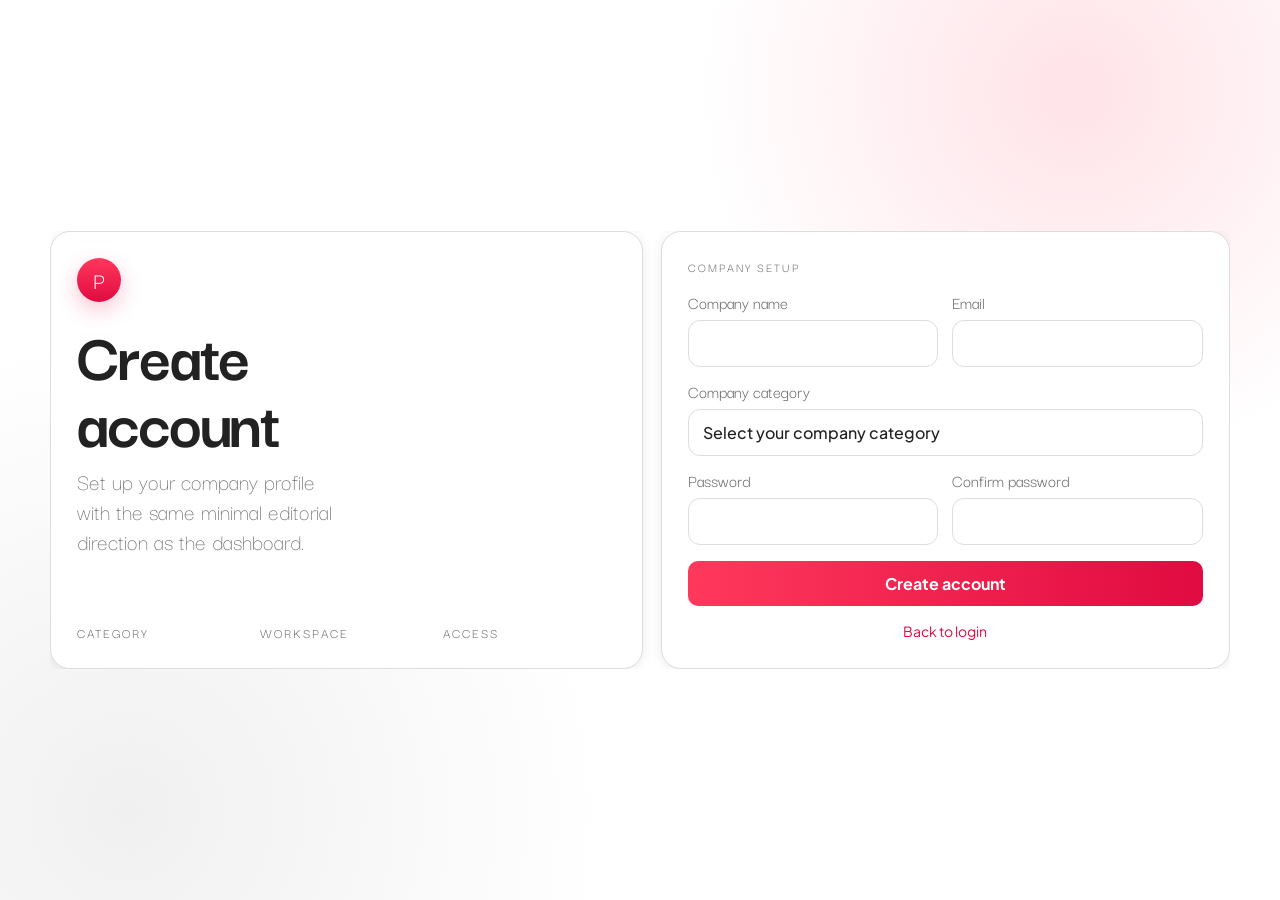
==== commit 68c62861: "n" ====
--- a/create-account.html
+++ b/create-account.html
@@ -13,52 +13,122 @@
         place-items: center;
         padding: 24px;
         background:
-          radial-gradient(circle at 84% -14%, rgba(197, 243, 135, 0.25), transparent 41%),
-          radial-gradient(circle at -10% 120%, rgba(170, 199, 255, 0.2), transparent 34%),
-          #f3f5ef;
+          radial-gradient(circle at 78% 14%, rgba(255, 255, 255, 0.88), transparent 22%),
+          radial-gradient(circle at 16% 16%, rgba(226, 229, 234, 0.86), transparent 24%),
+          linear-gradient(180deg, #efefec 0%, #e9e8e5 100%);
       }
 
       .auth-card {
-        width: min(500px, 100%);
-        border-radius: 24px;
-        background: rgba(255, 255, 255, 0.9);
-        border: 1px solid rgba(28, 35, 46, 0.08);
-        box-shadow: 0 16px 40px rgba(22, 28, 38, 0.08);
-        padding: 30px 28px 22px;
+        width: min(1380px, 100%);
+        max-width: 100%;
+        display: grid;
+        grid-template-columns: minmax(0, 1.06fr) minmax(520px, 0.98fr);
+        gap: clamp(24px, 2.8vw, 48px);
+        border-radius: 0;
+        background: transparent;
+        border: 0;
+        box-shadow: none;
+        padding: 0;
         animation: authFadeIn 0.44s var(--ease-smooth) forwards;
         transform: translateY(10px);
         opacity: 0;
+        overflow: hidden;
+        position: relative;
+      }
+
+      .auth-card::before {
+        content: "create";
+        position: absolute;
+        left: 22px;
+        right: 22px;
+        bottom: -18px;
+        font-family: "Darky", "Darker Grotesque", sans-serif;
+        font-size: clamp(64px, 15vw, 200px);
+        line-height: 0.88;
+        letter-spacing: -0.1em;
+        font-weight: 700;
+        color: rgba(17, 18, 22, 0.06);
+        pointer-events: none;
+      }
+
+      .auth-brand {
+        position: relative;
+        padding: 34px 34px 38px;
+        border-right: 0;
+        min-height: 100%;
+        display: flex;
+        flex-direction: column;
+        justify-content: space-between;
+      }
+
+      .auth-brand-copy {
+        max-width: 34ch;
       }
 
       .auth-logo {
         display: inline-flex;
         align-items: center;
         justify-content: center;
-        width: 42px;
-        height: 42px;
+        width: 46px;
+        height: 46px;
         border-radius: 50%;
-        background: #15181f;
+        background: linear-gradient(180deg, #1d2027, #0d0f14);
         color: #f7f9ff;
         font-family: "Darky", "Darker Grotesque", sans-serif;
         font-weight: 400;
-        font-size: 23px;
-        margin-bottom: 14px;
+        font-size: 24px;
+        margin-bottom: 18px;
+        box-shadow: 0 10px 24px rgba(17, 18, 22, 0.18);
       }
 
       .auth-title {
         margin: 0;
         font-family: "Darky", "Darker Grotesque", sans-serif;
-        font-size: 42px;
-        line-height: 0.95;
+        font-size: clamp(56px, 9.5vw, 132px);
+        line-height: 0.9;
+        letter-spacing: -0.08em;
+        font-weight: 700;
+        color: #1f2329;
+        overflow-wrap: anywhere;
+      }
+
+      .auth-subtitle {
+        margin: 12px 0 0;
+        color: #6e7682;
+        font-size: clamp(18px, 2.4vw, 24px);
         font-weight: 300;
-        color: #1f2329;
-      }
-
-      .auth-subtitle {
-        margin: 6px 0 22px;
-        color: #6e7682;
-        font-size: 16px;
-        font-weight: 300;
+        line-height: 1.26;
+      }
+
+      .auth-brand-meta {
+        display: grid;
+        grid-template-columns: repeat(3, minmax(0, 1fr));
+        gap: 10px;
+        margin-top: 26px;
+      }
+
+      .auth-brand-meta span {
+        padding-top: 12px;
+        border-top: 0;
+        color: rgba(17, 19, 24, 0.56);
+        font-size: 14px;
+        text-transform: uppercase;
+        letter-spacing: 0.14em;
+      }
+
+      .auth-form-shell {
+        position: relative;
+        padding: 34px 34px 28px;
+        width: min(100%, 680px);
+        justify-self: end;
+      }
+
+      .auth-kicker {
+        margin: 0 0 14px;
+        color: rgba(17, 19, 24, 0.54);
+        font-size: 13px;
+        letter-spacing: 0.16em;
+        text-transform: uppercase;
       }
 
       .auth-form {
@@ -69,28 +139,29 @@
       .auth-grid {
         display: grid;
         grid-template-columns: repeat(2, minmax(0, 1fr));
-        gap: 12px;
+        gap: 14px;
       }
 
       .auth-label {
         display: block;
         margin-bottom: 6px;
         color: #626b78;
-        font-size: 14px;
+        font-size: 18px;
         font-weight: 400;
       }
 
       .auth-input,
       .auth-select {
         width: 100%;
-        border: 1px solid #d8dde7;
-        border-radius: 12px;
-        padding: 12px 14px;
-        background: #f8f9fb;
+        border: 0;
+        border-radius: 18px;
+        padding: 16px 18px;
+        background: rgba(255, 255, 255, 0.82);
         color: #1f2329;
         font-family: "Darky", "Darker Grotesque", sans-serif;
-        font-size: 17px;
-        font-weight: 400;
+        font-size: clamp(19px, 3.8vw, 22px);
+        font-weight: 400;
+        box-shadow: inset 0 0 0 1px rgba(17, 19, 24, 0.08);
       }
 
       .auth-select {
@@ -115,23 +186,33 @@
         box-shadow: 0 0 0 3px rgba(126, 149, 255, 0.15);
       }
 
+      .auth-other-wrap {
+        display: none;
+        margin-top: 10px;
+      }
+
+      .auth-other-wrap.is-visible {
+        display: block;
+      }
+
       .auth-submit {
         margin-top: 4px;
         border: 0;
         border-radius: 999px;
-        background: #11141b;
-        color: #f8fbff;
+        background: rgba(255, 255, 255, 0.82);
+        color: #11141b;
         cursor: pointer;
         font-family: "Darky", "Darker Grotesque", sans-serif;
-        font-size: 21px;
-        font-weight: 400;
-        padding: 11px 16px;
+        font-size: clamp(22px, 5vw, 28px);
+        font-weight: 400;
+        padding: 14px 18px;
         transition: transform 0.2s var(--ease-smooth), box-shadow 0.2s var(--ease-smooth);
+        box-shadow: inset 0 0 0 1px rgba(17, 19, 24, 0.12);
       }
 
       .auth-submit:hover {
         transform: translateY(-2px);
-        box-shadow: 0 10px 20px rgba(18, 24, 36, 0.16);
+        box-shadow: 0 10px 20px rgba(18, 24, 36, 0.08);
       }
 
       .auth-footer {
@@ -144,7 +225,7 @@
         background: transparent;
         color: #646d79;
         font-family: "Darky", "Darker Grotesque", sans-serif;
-        font-size: 14px;
+        font-size: 17px;
         font-weight: 400;
         text-decoration: underline;
         cursor: pointer;
@@ -152,11 +233,35 @@
 
       .auth-link:hover {
         color: #1f2329;
+      }
+
+      @media (max-width: 1024px) {
+        .auth-card {
+          grid-template-columns: 1fr;
+          gap: 12px;
+        }
+
+        .auth-brand,
+        .auth-form-shell {
+          width: 100%;
+          justify-self: stretch;
+        }
       }
 
       @media (max-width: 640px) {
         .auth-grid {
           grid-template-columns: 1fr;
+        }
+      }
+
+      @media (max-width: 520px) {
+        .auth-page {
+          padding: 14px;
+        }
+
+        .auth-brand,
+        .auth-form-shell {
+          padding: 22px 16px 20px;
         }
       }
 
@@ -170,63 +275,107 @@
   </head>
   <body class="auth-page">
     <main class="auth-card">
-      <div class="auth-logo" aria-hidden="true">P</div>
-      <h1 class="auth-title">Create account</h1>
-      <p class="auth-subtitle">Company setup for your Push merchant workspace</p>
-
-      <form class="auth-form" id="createForm" action="./index.html" novalidate>
-        <div class="auth-grid">
-          <div>
-            <label class="auth-label" for="company-name">Company name</label>
-            <input class="auth-input" id="company-name" type="text" name="company_name" autocomplete="organization" />
+      <section class="auth-brand">
+        <div class="auth-brand-copy">
+          <div class="auth-logo" aria-hidden="true">P</div>
+          <h1 class="auth-title">Create account</h1>
+          <p class="auth-subtitle">Set up your company profile with the same minimal editorial direction as the dashboard.</p>
+        </div>
+        <div class="auth-brand-meta">
+          <span>Category</span>
+          <span>Workspace</span>
+          <span>Access</span>
+        </div>
+      </section>
+      <section class="auth-form-shell">
+        <p class="auth-kicker">Company setup</p>
+        <form class="auth-form" id="createForm" action="./index.html" novalidate>
+          <div class="auth-grid">
+            <div>
+              <label class="auth-label" for="company-name">Company name</label>
+              <input class="auth-input" id="company-name" type="text" name="company_name" autocomplete="organization" />
+            </div>
+            <div>
+              <label class="auth-label" for="company-email">Email</label>
+              <input class="auth-input" id="company-email" type="email" name="email" autocomplete="email" />
+            </div>
           </div>
           <div>
-            <label class="auth-label" for="company-email">Email</label>
-            <input class="auth-input" id="company-email" type="email" name="email" autocomplete="email" />
+            <label class="auth-label" for="company-category">Company category</label>
+            <select class="auth-select" id="company-category" name="company_category" required>
+              <option value="" selected disabled>Select your company category</option>
+              <option value="food_drink">Food & Drink</option>
+              <option value="fashion">Fashion / Apparel</option>
+              <option value="beauty">Beauty / Skincare</option>
+              <option value="fitness">Fitness / Wellness</option>
+              <option value="travel">Travel / Hospitality</option>
+              <option value="lifestyle">Lifestyle / Home</option>
+              <option value="other">Other</option>
+            </select>
+            <div class="auth-other-wrap" id="otherCategoryWrap">
+              <label class="auth-label" for="company-category-other">Please specify</label>
+              <input class="auth-input" id="company-category-other" type="text" name="company_category_other" />
+            </div>
           </div>
+          <div class="auth-grid">
+            <div>
+              <label class="auth-label" for="create-password">Password</label>
+              <input class="auth-input" id="create-password" type="password" name="password" autocomplete="new-password" />
+            </div>
+            <div>
+              <label class="auth-label" for="create-password-confirm">Confirm password</label>
+              <input class="auth-input" id="create-password-confirm" type="password" name="password_confirm" autocomplete="new-password" />
+            </div>
+          </div>
+          <button class="auth-submit" type="submit">Create account</button>
+        </form>
+
+        <div class="auth-footer">
+          <button class="auth-link" id="goLogin" type="button">Back to login</button>
         </div>
-        <div>
-          <label class="auth-label" for="company-category">Company category</label>
-          <select class="auth-select" id="company-category" name="company_category" required>
-            <option value="" selected disabled>Select your company category</option>
-            <option value="food_drink">Food & Drink</option>
-            <option value="fashion">Fashion / Apparel</option>
-            <option value="beauty">Beauty / Skincare</option>
-            <option value="fitness">Fitness / Wellness</option>
-            <option value="travel">Travel / Hospitality</option>
-            <option value="lifestyle">Lifestyle / Home</option>
-            <option value="technology">Technology / SaaS</option>
-            <option value="other">Other</option>
-          </select>
-        </div>
-        <div class="auth-grid">
-          <div>
-            <label class="auth-label" for="create-password">Password</label>
-            <input class="auth-input" id="create-password" type="password" name="password" autocomplete="new-password" />
-          </div>
-          <div>
-            <label class="auth-label" for="create-password-confirm">Confirm password</label>
-            <input class="auth-input" id="create-password-confirm" type="password" name="password_confirm" autocomplete="new-password" />
-          </div>
-        </div>
-        <button class="auth-submit" type="submit">Create account</button>
-      </form>
-
-      <div class="auth-footer">
-        <button class="auth-link" id="goLogin" type="button">Back to login</button>
-      </div>
+      </section>
     </main>
 
     <script>
-      sessionStorage.removeItem("merchant_dashboard_logged_in");
-
-      document.getElementById("createForm").addEventListener("submit", function (event) {
+      try {
+        sessionStorage.removeItem("push_dashboard_authed");
+        sessionStorage.removeItem("merchant_dashboard_logged_in");
+      } catch (_error) {
+        // noop
+      }
+
+      const createForm = document.getElementById("createForm");
+      const goLogin = document.getElementById("goLogin");
+      const categorySelect = document.getElementById("company-category");
+      const otherCategoryWrap = document.getElementById("otherCategoryWrap");
+      const otherCategoryInput = document.getElementById("company-category-other");
+
+      function syncOtherCategoryVisibility() {
+        const isOther = categorySelect?.value === "other";
+        otherCategoryWrap?.classList.toggle("is-visible", isOther);
+        if (otherCategoryInput) {
+          otherCategoryInput.required = Boolean(isOther);
+          if (!isOther) {
+            otherCategoryInput.value = "";
+          }
+        }
+      }
+
+      categorySelect?.addEventListener("change", syncOtherCategoryVisibility);
+      syncOtherCategoryVisibility();
+
+      createForm?.addEventListener("submit", (event) => {
         event.preventDefault();
-        sessionStorage.setItem("merchant_dashboard_logged_in", "1");
-        window.location.replace("./index.html");
+        try {
+          sessionStorage.setItem("push_dashboard_authed", "true");
+          sessionStorage.setItem("merchant_dashboard_logged_in", "1");
+        } catch (_error) {
+          // noop
+        }
+        window.location.href = "./index.html";
       });
 
-      document.getElementById("goLogin").addEventListener("click", function () {
+      goLogin?.addEventListener("click", () => {
         window.location.href = "./login.html";
       });
     </script>
--- a/styles.css
+++ b/styles.css
@@ -1,4 +1,4 @@
-@import url("https://fonts.googleapis.com/css2?family=Darker+Grotesque:wght@400;500;600;700;800&display=swap");
+@import url("https://fonts.googleapis.com/css2?family=Darker+Grotesque:wght@400;500;600;700;800&family=Plus+Jakarta+Sans:wght@400;500;600;700;800&display=swap");
 
 @font-face {
   font-family: "Darky";
@@ -3597,3 +3597,3047 @@
 body * {
   font-family: var(--font-darky-all) !important;
 }
+
+/* Responsive safety pass: prevent text overlap and fit all screen sizes */
+html {
+  -webkit-text-size-adjust: 100%;
+}
+
+body {
+  overflow-x: hidden;
+}
+
+img,
+svg,
+video,
+canvas {
+  max-width: 100%;
+  height: auto;
+}
+
+button,
+input,
+select,
+textarea {
+  max-width: 100%;
+}
+
+.app-shell,
+.main-content,
+.page-container,
+.topbar,
+.top-title-wrap,
+.top-actions,
+.panel,
+.panel-head,
+.hero-panel,
+.hero-actions,
+.summary-strip,
+.kpi-grid,
+.finance-grid,
+.two-col,
+.layout-content,
+.nav-item,
+.icon-chip {
+  min-width: 0;
+}
+
+.topbar,
+.top-actions,
+.hero-actions,
+.hero-chip-row,
+.quick-chip-row,
+.panel-head {
+  flex-wrap: wrap;
+}
+
+.top-title-wrap h1 {
+  font-size: clamp(1.85rem, 4.5vw, 3.2rem) !important;
+  line-height: 1.08 !important;
+  overflow-wrap: anywhere;
+}
+
+.hero-panel h2,
+.summary-card h3,
+.kpi-value {
+  line-height: 1.12 !important;
+  overflow-wrap: anywhere;
+}
+
+.hero-panel h2 {
+  font-size: clamp(2rem, 5.2vw, 3.5rem) !important;
+}
+
+.summary-card h3 {
+  font-size: clamp(1.6rem, 4.6vw, 2.8rem) !important;
+}
+
+.kpi-value {
+  font-size: clamp(1.5rem, 4.2vw, 2.2rem) !important;
+}
+
+.panel-title,
+.metric-row h4 {
+  font-size: clamp(1.05rem, 2.2vw, 1.4rem);
+  line-height: 1.22;
+  overflow-wrap: anywhere;
+}
+
+.top-title-wrap p,
+#pageSubtitle,
+.viewing-indicator,
+.panel-sub,
+.kpi-label,
+.kpi-hint,
+.summary-card p,
+.summary-card span,
+.nav-label span:last-child,
+.icon-chip span:last-child,
+.table-lite td,
+.table-lite th {
+  line-height: 1.32;
+  overflow-wrap: anywhere;
+  word-break: break-word;
+}
+
+.table-lite {
+  width: 100% !important;
+  table-layout: fixed;
+}
+
+.table-lite td,
+.table-lite th {
+  white-space: normal !important;
+  vertical-align: top;
+}
+
+@media (max-width: 1100px) {
+  .main-content {
+    padding: 12px 14px 20px !important;
+  }
+
+  .topbar {
+    gap: 10px;
+    align-items: flex-start;
+  }
+
+  .top-actions {
+    width: 100%;
+    justify-content: flex-start;
+    gap: 8px;
+  }
+}
+
+@media (max-width: 760px) {
+  .main-content {
+    padding: 10px 12px 18px !important;
+  }
+
+  .summary-strip,
+  .kpi-grid,
+  .finance-grid,
+  .two-col {
+    grid-template-columns: 1fr !important;
+    gap: 14px !important;
+  }
+
+  .top-title-wrap h1 {
+    font-size: clamp(1.55rem, 8vw, 2.2rem) !important;
+  }
+
+  .icon-chip {
+    padding: 6px 8px !important;
+  }
+}
+
+/* Graphic realism minimal redesign */
+:root {
+  --gr-bg: #efefec;
+  --gr-surface: rgba(255, 255, 252, 0.82);
+  --gr-surface-strong: rgba(255, 255, 255, 0.94);
+  --gr-line: rgba(17, 19, 24, 0.1);
+  --gr-line-strong: rgba(17, 19, 24, 0.18);
+  --gr-ink: #111216;
+  --gr-muted: rgba(17, 18, 22, 0.58);
+  --gr-soft-shadow: 0 24px 48px rgba(15, 19, 26, 0.08);
+  --hero-glow-primary: rgba(182, 189, 201, 0.7);
+  --hero-glow-accent: rgba(205, 211, 220, 0.78);
+  --hero-object-a-bg:
+    radial-gradient(circle at 38% 28%, rgba(255, 255, 255, 0.88), rgba(255, 255, 255, 0) 42%),
+    radial-gradient(circle at 65% 74%, rgba(0, 0, 0, 0.2), rgba(0, 0, 0, 0) 46%),
+    linear-gradient(160deg, rgba(30, 34, 44, 0.95), rgba(88, 95, 108, 0.92) 48%, rgba(195, 202, 213, 0.96));
+  --hero-object-b-bg:
+    radial-gradient(circle at 35% 24%, rgba(255, 255, 255, 0.78), rgba(255, 255, 255, 0) 36%),
+    linear-gradient(155deg, rgba(79, 86, 96, 0.92), rgba(179, 188, 203, 0.94) 45%, rgba(232, 237, 242, 0.96));
+  --hero-object-c-bg:
+    radial-gradient(circle at 34% 26%, rgba(255, 255, 255, 0.7), rgba(255, 255, 255, 0) 34%),
+    linear-gradient(150deg, rgba(126, 97, 70, 0.92), rgba(210, 155, 94, 0.96) 48%, rgba(249, 229, 201, 0.92));
+  --hero-object-a-rotate: -12deg;
+  --hero-object-b-rotate: 6deg;
+  --hero-object-c-rotate: -8deg;
+  --hero-object-a-top: 4px;
+  --hero-object-b-top: 124px;
+  --hero-object-c-bottom: 0;
+  --hero-object-a-left: 50%;
+  --hero-object-b-left: 51%;
+  --hero-object-c-left: 52%;
+  --hero-object-a-width: min(300px, 92%);
+  --hero-object-b-width: min(320px, 96%);
+  --hero-object-c-width: min(250px, 78%);
+  --hero-object-a-ratio: 1.65;
+  --hero-object-b-ratio: 1.65;
+  --hero-object-c-ratio: 1.65;
+  --hero-object-radius: 50%;
+  --hero-stage-grid-opacity: 0.3;
+  --hero-stage-note-color: rgba(17, 18, 22, 0.56);
+  --hero-stage-note-width: 160px;
+}
+
+body {
+  background:
+    radial-gradient(circle at 82% 8%, rgba(255, 255, 255, 0.85), transparent 20%),
+    radial-gradient(circle at 24% 20%, rgba(229, 231, 236, 0.92), transparent 25%),
+    linear-gradient(180deg, #ededeb 0%, #e9e8e5 100%) !important;
+  color: var(--gr-ink) !important;
+}
+
+.app-shell {
+  max-width: 1680px !important;
+  grid-template-columns: 248px minmax(0, 1fr) !important;
+  gap: 0 !important;
+  padding: 0 !important;
+}
+
+.sidebar {
+  position: sticky !important;
+  top: 0;
+  height: 100vh;
+  padding: 28px 22px 28px 28px !important;
+  background: transparent !important;
+  border-right: 1px solid var(--gr-line) !important;
+}
+
+.sidebar-logo {
+  margin: 0 0 28px !important;
+  padding: 0 0 18px !important;
+  background: transparent !important;
+  border: 0 !important;
+  border-bottom: 1px solid var(--gr-line) !important;
+  border-radius: 0 !important;
+  box-shadow: none !important;
+}
+
+.logo-mark {
+  width: 42px !important;
+  height: 42px !important;
+  border-radius: 50% !important;
+  background: linear-gradient(180deg, #1d2027, #0d0f14) !important;
+  color: #fff !important;
+  border: 0 !important;
+  box-shadow: 0 10px 24px rgba(17, 18, 22, 0.18);
+}
+
+.logo-label {
+  font-size: 26px !important;
+  font-weight: 600 !important;
+  letter-spacing: -0.03em;
+}
+
+.logo-sub {
+  color: var(--gr-muted) !important;
+  font-size: 13px !important;
+}
+
+.theme-switcher-wrap {
+  margin: 0 0 20px !important;
+  padding: 0 0 18px !important;
+  background: transparent !important;
+  border: 0 !important;
+  border-bottom: 1px solid var(--gr-line) !important;
+  border-radius: 0 !important;
+  box-shadow: none !important;
+}
+
+.micro-label,
+.theme-note,
+.nav-section-title,
+.hero-eyebrow,
+.modal-kicker {
+  font-size: 11px !important;
+  letter-spacing: 0.16em !important;
+  text-transform: uppercase;
+  color: var(--gr-muted) !important;
+}
+
+.theme-switcher {
+  display: grid;
+  grid-template-columns: 1fr;
+  gap: 6px !important;
+}
+
+.theme-link {
+  justify-content: flex-start !important;
+  min-height: 34px;
+  padding: 7px 10px !important;
+  border-radius: 12px !important;
+  background: transparent !important;
+  border: 1px solid transparent !important;
+  color: var(--gr-muted) !important;
+  font-size: 14px !important;
+  font-weight: 450 !important;
+}
+
+.theme-link.is-active {
+  background: rgba(255, 255, 255, 0.62) !important;
+  border-color: var(--gr-line) !important;
+  color: var(--gr-ink) !important;
+}
+
+.sidebar .nav {
+  display: grid;
+  gap: 14px !important;
+  padding-left: 0 !important;
+}
+
+.nav-section {
+  margin-top: 0 !important;
+  display: grid;
+  gap: 5px;
+}
+
+.nav-section-title {
+  margin: 0 0 8px 6px !important;
+}
+
+.nav-item {
+  padding: 10px 12px !important;
+  border-radius: 16px !important;
+  border: 1px solid transparent !important;
+  background: transparent !important;
+  box-shadow: none !important;
+  justify-content: space-between !important;
+}
+
+.nav-item:hover {
+  transform: translateX(4px) !important;
+  background: rgba(255, 255, 255, 0.54) !important;
+}
+
+.nav-item.active {
+  background: rgba(255, 255, 255, 0.86) !important;
+  border-color: var(--gr-line) !important;
+  box-shadow: var(--gr-soft-shadow) !important;
+}
+
+.nav-label {
+  gap: 10px !important;
+  font-size: 15px !important;
+  color: var(--gr-ink) !important;
+  font-weight: 450 !important;
+}
+
+.nav-emoji {
+  width: 22px !important;
+  height: 22px !important;
+  display: inline-grid !important;
+  place-items: center;
+  font-size: 16px !important;
+  background: transparent !important;
+  border-radius: 0 !important;
+}
+
+.nav-metric {
+  color: var(--gr-muted) !important;
+  font-size: 12px !important;
+  font-weight: 500 !important;
+}
+
+.main-content {
+  padding: 18px 28px 40px !important;
+  max-width: none !important;
+}
+
+.topbar {
+  position: sticky !important;
+  top: 0;
+  z-index: 15;
+  display: grid !important;
+  grid-template-columns: minmax(0, 1fr) auto;
+  align-items: start;
+  gap: 18px !important;
+  padding: 10px 0 18px !important;
+  border: 0 !important;
+  border-bottom: 1px solid var(--gr-line) !important;
+  border-radius: 0 !important;
+  background: linear-gradient(180deg, rgba(237, 237, 235, 0.95), rgba(237, 237, 235, 0.7)) !important;
+  backdrop-filter: blur(10px);
+  box-shadow: none !important;
+}
+
+#menuToggle {
+  display: none !important;
+}
+
+.top-title-wrap {
+  padding-top: 4px;
+}
+
+.top-title-wrap h1 {
+  font-size: clamp(2.8rem, 8vw, 7.5rem) !important;
+  line-height: 0.9 !important;
+  font-weight: 700 !important;
+  letter-spacing: -0.07em;
+  max-width: 10ch;
+}
+
+#pageSubtitle {
+  max-width: 52ch;
+  margin-top: 8px !important;
+  font-size: clamp(14px, 1.6vw, 20px) !important;
+  line-height: 1.26 !important;
+  color: var(--gr-muted) !important;
+}
+
+.viewing-indicator {
+  margin-top: 12px !important;
+  font-size: 13px !important;
+  color: var(--gr-ink) !important;
+}
+
+.top-actions {
+  justify-content: flex-end !important;
+  align-items: center;
+  gap: 10px !important;
+}
+
+.top-filters {
+  display: none !important;
+}
+
+.icon-chip,
+.hero-action-btn,
+.more-btn,
+.btn,
+.modal-close {
+  min-height: 40px;
+  padding: 9px 14px !important;
+  border-radius: 999px !important;
+  border: 1px solid var(--gr-line-strong) !important;
+  background: rgba(255, 255, 255, 0.72) !important;
+  color: var(--gr-ink) !important;
+  box-shadow: none !important;
+}
+
+.hero-action-btn.alt {
+  background: var(--gr-ink) !important;
+  color: #fff !important;
+}
+
+.page-container {
+  gap: 22px !important;
+  padding-top: 20px;
+}
+
+.page-container::before {
+  left: 52% !important;
+  top: 16px !important;
+  width: 760px !important;
+  height: 760px !important;
+  background: radial-gradient(circle, rgba(215, 219, 225, 0.5) 0%, rgba(215, 219, 225, 0.14) 40%, transparent 70%) !important;
+  animation: none !important;
+}
+
+.page-container::after {
+  left: -40px !important;
+  top: 110px !important;
+}
+
+.hero-panel {
+  position: relative;
+  overflow: hidden;
+  display: grid !important;
+  grid-template-columns: 70px minmax(0, 1.1fr) minmax(280px, 0.9fr) auto !important;
+  gap: 26px !important;
+  min-height: 420px;
+  padding: 28px 28px 34px !important;
+  border-radius: 34px !important;
+  border: 1px solid var(--gr-line) !important;
+  background: linear-gradient(180deg, rgba(255, 255, 255, 0.82), rgba(255, 255, 255, 0.56)) !important;
+  box-shadow: var(--gr-soft-shadow) !important;
+}
+
+.hero-panel::before {
+  content: "";
+  position: absolute;
+  inset: 0;
+  background:
+    linear-gradient(90deg, transparent 69px, var(--gr-line) 69px, var(--gr-line) 70px, transparent 70px),
+    linear-gradient(90deg, transparent 50%, rgba(17, 19, 24, 0.07) 50%, rgba(17, 19, 24, 0.07) calc(50% + 1px), transparent calc(50% + 1px));
+  pointer-events: none;
+}
+
+.hero-panel::after {
+  content: attr(data-title);
+  position: absolute;
+  left: 22px;
+  right: 22px;
+  bottom: -18px;
+  font-size: clamp(4.2rem, 14vw, 12rem);
+  line-height: 0.86;
+  letter-spacing: -0.09em;
+  font-weight: 700;
+  color: rgba(17, 18, 22, 0.08);
+  white-space: nowrap;
+  overflow: hidden;
+  pointer-events: none;
+}
+
+.hero-rail,
+.hero-copy,
+.hero-stage,
+.hero-actions {
+  position: relative;
+  z-index: 1;
+}
+
+.hero-rail {
+  display: flex;
+  flex-direction: column;
+  justify-content: space-between;
+  min-height: 100%;
+}
+
+.hero-index {
+  margin: 0;
+  font-size: 40px;
+  line-height: 1;
+  font-weight: 650;
+  color: rgba(17, 18, 22, 0.26);
+}
+
+.hero-rail-copy {
+  margin: 0;
+  writing-mode: vertical-rl;
+  transform: rotate(180deg);
+  font-size: 12px;
+  letter-spacing: 0.2em;
+  text-transform: uppercase;
+  color: var(--gr-muted);
+}
+
+.hero-copy {
+  display: flex;
+  flex-direction: column;
+  justify-content: space-between;
+  gap: 18px;
+  padding-top: 4px;
+}
+
+.hero-panel h2 {
+  margin: 0;
+  font-size: clamp(2.8rem, 7vw, 6.3rem) !important;
+  line-height: 0.92 !important;
+  font-weight: 300 !important;
+  letter-spacing: -0.07em;
+  max-width: 7ch;
+}
+
+.hero-panel > .hero-copy > p:last-of-type {
+  max-width: 36ch;
+  font-size: clamp(14px, 1.5vw, 18px) !important;
+  line-height: 1.34 !important;
+  color: var(--gr-muted) !important;
+}
+
+.hero-chip-row {
+  gap: 8px !important;
+}
+
+.hero-chip {
+  padding: 7px 12px !important;
+  border-radius: 999px !important;
+  border: 1px solid rgba(17, 19, 24, 0.08) !important;
+  background: rgba(255, 255, 255, 0.7) !important;
+  color: var(--gr-ink) !important;
+  font-size: 13px !important;
+}
+
+.hero-note {
+  max-width: 34ch;
+  font-size: 14px;
+  line-height: 1.4;
+  color: var(--gr-muted);
+}
+
+.hero-stage {
+  position: relative;
+  min-height: 320px;
+}
+
+.hero-stage-grid {
+  position: absolute;
+  inset: 9% 8% 12%;
+  border-radius: 30px;
+  border: 1px solid rgba(17, 19, 24, 0.06);
+  background:
+    linear-gradient(90deg, transparent 0 49.5%, rgba(17, 19, 24, 0.06) 49.5% 50.5%, transparent 50.5% 100%),
+    linear-gradient(180deg, transparent 0 66%, rgba(17, 19, 24, 0.06) 66% 67%, transparent 67% 100%);
+  opacity: var(--hero-stage-grid-opacity);
+  pointer-events: none;
+}
+
+.hero-stage::after {
+  content: attr(data-scene);
+  position: absolute;
+  left: 12px;
+  bottom: 2px;
+  font-size: 11px;
+  letter-spacing: 0.18em;
+  text-transform: uppercase;
+  color: rgba(17, 18, 22, 0.4);
+}
+
+.hero-scene {
+  position: absolute;
+  inset: 12px 10px 18px;
+}
+
+.hero-scene > * {
+  position: absolute;
+}
+
+.hero-scene-dashboard .scene-sheet,
+.hero-scene-campaigns .scene-campaign-card,
+.hero-scene-applicants .scene-profile-card,
+.hero-scene-billing .scene-invoice-stack article,
+.hero-scene-notifications .scene-alert-card {
+  border: 1px solid rgba(17, 19, 24, 0.07);
+  background: rgba(255, 255, 255, 0.7);
+  box-shadow: 0 18px 28px rgba(17, 18, 22, 0.08);
+}
+
+.hero-scene-dashboard .scene-sheet {
+  width: 56%;
+  height: 120px;
+  border-radius: 26px;
+  left: 18%;
+  animation: heroFloat 7s ease-in-out infinite;
+}
+
+.hero-scene-dashboard .scene-sheet-a {
+  top: 18px;
+  --float-rotate: -8deg;
+}
+
+.hero-scene-dashboard .scene-sheet-b {
+  top: 96px;
+  left: 28%;
+  height: 132px;
+  --float-rotate: 6deg;
+  animation-delay: -2s;
+}
+
+.scene-kpi-strip {
+  left: 12%;
+  bottom: 18px;
+  display: flex;
+  align-items: center;
+  gap: 10px;
+  padding: 12px 16px;
+  border-radius: 999px;
+  background: rgba(255, 255, 255, 0.76);
+  border: 1px solid rgba(17, 19, 24, 0.07);
+}
+
+.scene-kpi-strip strong,
+.hero-scene-campaigns strong,
+.hero-scene-applicants strong,
+.scene-bubble strong,
+.scene-alert-card strong {
+  font-weight: 500;
+}
+
+.hero-scene-campaigns .scene-campaign-card {
+  display: grid;
+  gap: 6px;
+  width: 34%;
+  min-height: 120px;
+  padding: 16px;
+  border-radius: 26px;
+  animation: heroFloat 7s ease-in-out infinite;
+}
+
+.hero-scene-campaigns .scene-campaign-card.is-main {
+  left: 12%;
+  top: 70px;
+  --float-rotate: -10deg;
+}
+
+.hero-scene-campaigns .scene-campaign-card:nth-child(2) {
+  left: 42%;
+  top: 26px;
+  --float-rotate: 8deg;
+  animation-delay: -2s;
+}
+
+.hero-scene-campaigns .scene-campaign-card:nth-child(3) {
+  right: 8%;
+  bottom: 24px;
+  --float-rotate: -4deg;
+  animation-delay: -3.5s;
+}
+
+.hero-scene-applicants .scene-profile-card {
+  display: grid;
+  place-items: center;
+  width: 118px;
+  height: 118px;
+  border-radius: 28px;
+  text-align: center;
+  animation: heroPulse 6s ease-in-out infinite;
+}
+
+.hero-scene-applicants .scene-profile-card:nth-child(1) { left: 14%; top: 34px; }
+.hero-scene-applicants .scene-profile-card:nth-child(2) { left: 44%; top: 96px; animation-delay: -2s; }
+.hero-scene-applicants .scene-profile-card:nth-child(3) { right: 10%; top: 40px; animation-delay: -3.5s; }
+
+.hero-scene-analytics .scene-chart-grid {
+  inset: 8% 8% 16%;
+  border-radius: 30px;
+  border: 1px solid rgba(17, 19, 24, 0.06);
+  background:
+    linear-gradient(90deg, transparent 0 49.5%, rgba(17, 19, 24, 0.05) 49.5% 50.5%, transparent 50.5% 100%),
+    linear-gradient(180deg, transparent 0 74%, rgba(17, 19, 24, 0.05) 74% 75%, transparent 75% 100%);
+}
+
+.hero-scene-analytics .scene-chart-bars {
+  left: 12%;
+  right: 12%;
+  bottom: 32px;
+  height: 62%;
+  display: grid;
+  grid-template-columns: repeat(6, 1fr);
+  gap: 10px;
+  align-items: end;
+}
+
+.hero-scene-analytics .scene-chart-bars span {
+  border-radius: 999px 999px 10px 10px;
+  background: linear-gradient(180deg, color-mix(in srgb, var(--theme-primary) 36%, #ffffff), color-mix(in srgb, var(--theme-accent) 70%, #111216));
+  animation: heroBar 4.8s ease-in-out infinite;
+}
+
+.hero-scene-analytics .scene-chart-bars span:nth-child(2n) { animation-delay: -1.2s; }
+
+.hero-scene-analytics .scene-chart-line {
+  left: 14%;
+  right: 14%;
+  top: 34%;
+  height: 80px;
+}
+
+.hero-scene-analytics .scene-chart-line::before {
+  content: "";
+  position: absolute;
+  inset: 18px 0 auto;
+  height: 2px;
+  background: linear-gradient(90deg, rgba(17, 19, 24, 0.12), rgba(17, 19, 24, 0.42));
+  transform: skewY(-12deg);
+}
+
+.hero-scene-analytics .scene-chart-line i {
+  width: 12px;
+  height: 12px;
+  border-radius: 50%;
+  background: var(--gr-ink);
+  box-shadow: 0 0 0 6px rgba(255, 255, 255, 0.82);
+  animation: heroPulse 5s ease-in-out infinite;
+}
+
+.hero-scene-analytics .scene-chart-line i:nth-child(1) { left: 0; top: 40px; }
+.hero-scene-analytics .scene-chart-line i:nth-child(2) { left: 24%; top: 24px; animation-delay: -1s; }
+.hero-scene-analytics .scene-chart-line i:nth-child(3) { left: 46%; top: 32px; animation-delay: -2s; }
+.hero-scene-analytics .scene-chart-line i:nth-child(4) { left: 68%; top: 8px; animation-delay: -3s; }
+.hero-scene-analytics .scene-chart-line i:nth-child(5) { right: 0; top: 18px; animation-delay: -4s; }
+
+.hero-scene-qr .scene-qr-matrix {
+  left: 50%;
+  top: 28px;
+  transform: translateX(-50%);
+  width: 210px;
+  display: grid;
+  grid-template-columns: repeat(5, 1fr);
+  gap: 8px;
+  padding: 18px;
+  border-radius: 28px;
+  background: rgba(255, 255, 255, 0.82);
+  border: 1px solid rgba(17, 19, 24, 0.07);
+  box-shadow: 0 22px 36px rgba(17, 18, 22, 0.08);
+}
+
+.hero-scene-qr .scene-qr-matrix span {
+  aspect-ratio: 1;
+  border-radius: 8px;
+  background: rgba(17, 19, 24, 0.08);
+}
+
+.hero-scene-qr .scene-qr-matrix span.is-on {
+  background: rgba(17, 19, 24, 0.92);
+}
+
+.scene-scan-beam {
+  left: 22%;
+  right: 22%;
+  top: 34px;
+  height: 12px;
+  border-radius: 999px;
+  background: linear-gradient(90deg, transparent, color-mix(in srgb, var(--theme-accent) 50%, #ffffff), transparent);
+  filter: blur(2px);
+  animation: scanBeam 3.4s ease-in-out infinite;
+}
+
+.hero-scene-locations .scene-map-grid {
+  inset: 10% 10% 14%;
+  border-radius: 30px;
+  background:
+    repeating-linear-gradient(90deg, transparent 0 72px, rgba(17, 19, 24, 0.05) 72px 73px),
+    repeating-linear-gradient(180deg, transparent 0 62px, rgba(17, 19, 24, 0.05) 62px 63px);
+  border: 1px solid rgba(17, 19, 24, 0.06);
+}
+
+.hero-scene-locations .scene-map-route {
+  left: 20%;
+  right: 18%;
+  top: 42%;
+  height: 2px;
+  background: linear-gradient(90deg, rgba(17, 19, 24, 0.2), rgba(17, 19, 24, 0.55));
+  transform: rotate(-18deg);
+}
+
+.scene-map-pin {
+  display: inline-grid;
+  place-items: center;
+  width: 42px;
+  height: 42px;
+  border-radius: 50%;
+  background: rgba(255, 255, 255, 0.84);
+  border: 1px solid rgba(17, 19, 24, 0.07);
+  box-shadow: 0 16px 28px rgba(17, 18, 22, 0.08);
+  animation: heroPulse 4.8s ease-in-out infinite;
+}
+
+.scene-map-pin.pin-a { left: 24%; top: 56%; }
+.scene-map-pin.pin-b { left: 56%; top: 30%; animation-delay: -1.5s; }
+.scene-map-pin.pin-c { left: 72%; top: 60%; animation-delay: -3s; }
+
+.hero-scene-disputes .scene-timeline-line {
+  left: 18%;
+  right: 18%;
+  top: 50%;
+  height: 2px;
+  background: linear-gradient(90deg, rgba(17, 19, 24, 0.18), rgba(17, 19, 24, 0.52));
+}
+
+.scene-timeline-node {
+  top: calc(50% - 18px);
+  width: 36px;
+  height: 36px;
+  display: grid;
+  place-items: center;
+  animation: heroPulse 5.2s ease-in-out infinite;
+}
+
+.scene-timeline-node:nth-child(2) { left: 20%; }
+.scene-timeline-node:nth-child(3) { left: 48%; animation-delay: -1.8s; }
+.scene-timeline-node:nth-child(4) { right: 18%; animation-delay: -3.6s; }
+
+.scene-timeline-node.is-active { transform: scale(1.12); }
+
+.hero-scene-messages .scene-bubble {
+  max-width: 56%;
+  padding: 14px 18px;
+  border-radius: 22px;
+  background: rgba(255, 255, 255, 0.78);
+  border: 1px solid rgba(17, 19, 24, 0.07);
+  box-shadow: 0 18px 28px rgba(17, 18, 22, 0.08);
+  animation: heroFloat 6.5s ease-in-out infinite;
+}
+
+.hero-scene-messages .scene-bubble.is-main {
+  left: 12%;
+  top: 34px;
+}
+
+.hero-scene-messages .scene-bubble:nth-child(2) {
+  right: 10%;
+  top: 96px;
+  animation-delay: -2s;
+}
+
+.hero-scene-messages .scene-bubble:nth-child(3) {
+  left: 24%;
+  bottom: 34px;
+  animation-delay: -3.4s;
+}
+
+.hero-scene-payments .scene-coin-stack {
+  left: 50%;
+  top: 22px;
+  transform: translateX(-50%);
+}
+
+.hero-scene-payments .scene-coin-stack span {
+  display: block;
+  width: 154px;
+  height: 154px;
+  border-radius: 50%;
+  border: 16px solid color-mix(in srgb, var(--theme-accent) 46%, #ffffff);
+  background: radial-gradient(circle at 35% 30%, rgba(255, 255, 255, 0.94), rgba(255, 255, 255, 0.08) 58%, rgba(17, 19, 24, 0.12) 100%);
+  box-shadow: 0 18px 28px rgba(17, 18, 22, 0.08);
+  animation: heroFloat 6.8s ease-in-out infinite;
+}
+
+.hero-scene-payments .scene-coin-stack span + span {
+  margin-top: -88px;
+  margin-left: 62px;
+  animation-delay: -1.8s;
+}
+
+.hero-scene-payments .scene-flow-arrow {
+  right: 16%;
+  bottom: 32px;
+  font-size: 46px;
+  color: rgba(17, 19, 24, 0.5);
+  animation: heroPulse 5s ease-in-out infinite;
+}
+
+.hero-scene-billing .scene-invoice-stack {
+  inset: 24px 20px 20px;
+}
+
+.hero-scene-billing .scene-invoice-stack article {
+  width: 42%;
+  min-height: 132px;
+  display: grid;
+  gap: 8px;
+  padding: 16px;
+  border-radius: 24px;
+  animation: heroFloat 7s ease-in-out infinite;
+}
+
+.hero-scene-billing .scene-invoice-stack article:nth-child(1) {
+  left: 10%;
+  top: 26px;
+  --float-rotate: -8deg;
+}
+
+.hero-scene-billing .scene-invoice-stack article:nth-child(2) {
+  left: 38%;
+  top: 74px;
+  --float-rotate: 5deg;
+  animation-delay: -2s;
+}
+
+.hero-scene-billing .scene-invoice-stack article:nth-child(3) {
+  right: 6%;
+  bottom: 24px;
+  --float-rotate: -3deg;
+  animation-delay: -3.5s;
+}
+
+.hero-scene-integrations .scene-node {
+  display: inline-grid;
+  place-items: center;
+  width: 72px;
+  height: 72px;
+  border-radius: 24px;
+  background: rgba(255, 255, 255, 0.78);
+  border: 1px solid rgba(17, 19, 24, 0.07);
+  box-shadow: 0 18px 28px rgba(17, 18, 22, 0.08);
+}
+
+.hero-scene-integrations .scene-node.a { left: 18%; top: 42px; }
+.hero-scene-integrations .scene-node.b { left: 48%; top: 120px; }
+.hero-scene-integrations .scene-node.c { right: 14%; top: 54px; }
+
+.hero-scene-integrations .scene-link {
+  height: 2px;
+  background: linear-gradient(90deg, rgba(17, 19, 24, 0.16), rgba(17, 19, 24, 0.5));
+}
+
+.hero-scene-integrations .scene-link.one {
+  left: 31%;
+  top: 82px;
+  width: 26%;
+  transform: rotate(18deg);
+}
+
+.hero-scene-integrations .scene-link.two {
+  left: 55%;
+  top: 116px;
+  width: 22%;
+  transform: rotate(-20deg);
+}
+
+.hero-scene-notifications .scene-alert-card {
+  width: 126px;
+  height: 126px;
+  border-radius: 26px;
+  display: grid;
+  place-items: center;
+  text-align: center;
+  animation: heroPulse 5.2s ease-in-out infinite;
+}
+
+.hero-scene-notifications .scene-alert-card.is-main { left: 18%; top: 36px; }
+.hero-scene-notifications .scene-alert-card:nth-child(2) { right: 18%; bottom: 44px; animation-delay: -2.2s; }
+
+.scene-alert-wave {
+  left: 50%;
+  top: 50%;
+  width: 180px;
+  height: 180px;
+  border-radius: 50%;
+  border: 1px solid rgba(17, 19, 24, 0.08);
+  transform: translate(-50%, -50%);
+  animation: wavePulse 3.6s ease-out infinite;
+}
+
+.hero-scene-settings .scene-slider {
+  left: 18%;
+  right: 16%;
+  height: 8px;
+  border-radius: 999px;
+  background: rgba(17, 19, 24, 0.08);
+}
+
+.hero-scene-settings .scene-slider span {
+  position: absolute;
+  top: 50%;
+  width: 28px;
+  height: 28px;
+  border-radius: 50%;
+  background: rgba(255, 255, 255, 0.88);
+  border: 1px solid rgba(17, 19, 24, 0.08);
+  box-shadow: 0 14px 24px rgba(17, 18, 22, 0.08);
+  transform: translateY(-50%);
+  animation: sliderMove 5.4s ease-in-out infinite;
+}
+
+.hero-scene-settings .scene-slider:nth-child(1) { top: 64px; }
+.hero-scene-settings .scene-slider:nth-child(1) span { left: 18%; }
+.hero-scene-settings .scene-slider.is-mid { top: 146px; }
+.hero-scene-settings .scene-slider.is-mid span { left: 52%; animation-delay: -1.8s; }
+.hero-scene-settings .scene-slider.is-low { bottom: 40px; }
+.hero-scene-settings .scene-slider.is-low span { left: 34%; animation-delay: -3.2s; }
+
+@keyframes heroFloat {
+  0%, 100% { transform: translateY(0) rotate(var(--float-rotate, 0deg)); }
+  50% { transform: translateY(-8px) rotate(var(--float-rotate, 0deg)); }
+}
+
+@keyframes heroPulse {
+  0%, 100% { transform: scale(1); }
+  50% { transform: scale(1.06); }
+}
+
+@keyframes heroBar {
+  0%, 100% { opacity: 0.88; }
+  50% { opacity: 1; filter: brightness(1.08); }
+}
+
+@keyframes scanBeam {
+  0% { transform: translateY(0); opacity: 0; }
+  20% { opacity: 1; }
+  50% { transform: translateY(140px); opacity: 1; }
+  100% { transform: translateY(220px); opacity: 0; }
+}
+
+@keyframes wavePulse {
+  0% { transform: translate(-50%, -50%) scale(0.7); opacity: 0.8; }
+  100% { transform: translate(-50%, -50%) scale(1.28); opacity: 0; }
+}
+
+@keyframes sliderMove {
+  0%, 100% { transform: translateY(-50%) translateX(0); }
+  50% { transform: translateY(-50%) translateX(26px); }
+}
+
+.hero-glow {
+  position: absolute;
+  border-radius: 50%;
+  filter: blur(18px);
+  opacity: 0.55;
+}
+
+.hero-glow-a {
+  width: 220px;
+  height: 220px;
+  right: 18px;
+  top: 12px;
+  background: radial-gradient(circle, var(--hero-glow-primary), transparent 72%);
+}
+
+.hero-glow-b {
+  width: 190px;
+  height: 190px;
+  left: 36px;
+  bottom: 10px;
+  background: radial-gradient(circle, var(--hero-glow-accent), transparent 68%);
+}
+
+.hero-object-stack {
+  position: absolute;
+  inset: 12px 10px 18px;
+}
+
+.hero-object {
+  position: absolute;
+  left: var(--hero-object-a-left);
+  display: block;
+  width: var(--hero-object-a-width);
+  aspect-ratio: var(--hero-object-a-ratio);
+  border-radius: var(--hero-object-radius);
+  transform: translateX(-50%) rotate(var(--hero-object-a-rotate));
+  background: var(--hero-object-a-bg);
+  box-shadow:
+    0 34px 50px rgba(17, 18, 22, 0.18),
+    inset 0 -10px 20px rgba(0, 0, 0, 0.16),
+    inset 0 8px 16px rgba(255, 255, 255, 0.5);
+}
+
+.hero-object::before {
+  content: "";
+  position: absolute;
+  inset: 17% 16%;
+  border-radius: 50%;
+  background:
+    radial-gradient(circle at 35% 28%, rgba(255, 255, 255, 0.96), rgba(255, 255, 255, 0.08) 55%, rgba(16, 18, 24, 0.3) 100%);
+  box-shadow: inset 0 4px 16px rgba(255, 255, 255, 0.4), inset 0 -10px 20px rgba(0, 0, 0, 0.28);
+}
+
+.hero-object-a {
+  top: var(--hero-object-a-top);
+}
+
+.hero-object-b {
+  top: var(--hero-object-b-top);
+  left: var(--hero-object-b-left);
+  width: var(--hero-object-b-width);
+  aspect-ratio: var(--hero-object-b-ratio);
+  transform: translateX(-50%) rotate(var(--hero-object-b-rotate));
+  background: var(--hero-object-b-bg);
+}
+
+.hero-object-c {
+  bottom: var(--hero-object-c-bottom);
+  left: var(--hero-object-c-left);
+  width: var(--hero-object-c-width);
+  aspect-ratio: var(--hero-object-c-ratio);
+  transform: translateX(-50%) rotate(var(--hero-object-c-rotate));
+  background: var(--hero-object-c-bg);
+}
+
+.hero-stage-note {
+  position: absolute;
+  right: 8px;
+  bottom: 12px;
+  margin: 0;
+  max-width: var(--hero-stage-note-width);
+  font-size: 12px;
+  line-height: 1.3;
+  color: var(--hero-stage-note-color);
+  text-align: right;
+}
+
+.hero-actions {
+  display: flex;
+  flex-direction: column;
+  justify-content: space-between;
+  align-items: flex-end;
+  gap: 12px;
+  min-width: 138px;
+}
+
+.summary-strip {
+  display: grid !important;
+  grid-template-columns: repeat(4, minmax(0, 1fr)) !important;
+  gap: 0 !important;
+  border-top: 1px solid var(--gr-line);
+  border-bottom: 1px solid var(--gr-line);
+}
+
+.summary-card {
+  min-height: 180px;
+  padding: 22px 18px 18px !important;
+  border-right: 1px solid var(--gr-line) !important;
+  border-radius: 0 !important;
+  background: transparent !important;
+  box-shadow: none !important;
+}
+
+.summary-card:last-child {
+  border-right: 0 !important;
+}
+
+.summary-card p,
+.summary-card span {
+  font-size: 13px !important;
+  color: var(--gr-muted) !important;
+}
+
+.summary-card h3 {
+  margin: 16px 0 8px !important;
+  font-size: clamp(2rem, 4vw, 4rem) !important;
+  font-weight: 300 !important;
+  letter-spacing: -0.06em;
+}
+
+.quick-chip-row {
+  display: flex !important;
+  gap: 8px !important;
+  padding: 12px 0 2px !important;
+  overflow: auto;
+}
+
+.quick-chip {
+  padding: 9px 14px !important;
+  border: 1px solid var(--gr-line) !important;
+  border-radius: 999px !important;
+  background: rgba(255, 255, 255, 0.68) !important;
+  color: var(--gr-ink) !important;
+  font-weight: 450 !important;
+}
+
+.layout-content {
+  display: grid !important;
+  gap: 18px !important;
+}
+
+.panel,
+.kpi-card,
+.metric-item,
+.finance-box,
+.integration-card,
+.map-side-card,
+.timeline-item,
+.funnel-row,
+.message-item,
+.applicant-card,
+.switch-row,
+.full-detail,
+.modal-card {
+  background: linear-gradient(180deg, var(--gr-surface-strong), var(--gr-surface)) !important;
+  border: 1px solid var(--gr-line) !important;
+  border-radius: 28px !important;
+  box-shadow: var(--gr-soft-shadow) !important;
+}
+
+.panel,
+.kpi-card,
+.applicant-card,
+.message-item,
+.integration-card,
+.map-side-card,
+.timeline-item,
+.funnel-row,
+.finance-box,
+.switch-row {
+  backdrop-filter: blur(10px);
+}
+
+.kpi-grid,
+.finance-grid {
+  gap: 14px !important;
+}
+
+.kpi-card {
+  min-height: 160px;
+  padding: 18px !important;
+}
+
+.kpi-label,
+.kpi-hint,
+.panel-sub,
+.message-item p,
+.health,
+.state {
+  color: var(--gr-muted) !important;
+}
+
+.kpi-value {
+  font-size: clamp(2rem, 4vw, 3.6rem) !important;
+  font-weight: 300 !important;
+  letter-spacing: -0.06em;
+}
+
+.panel-head {
+  margin-bottom: 18px !important;
+  padding-bottom: 12px;
+  border-bottom: 1px solid rgba(17, 19, 24, 0.07);
+}
+
+.panel-title,
+.metric-row h4,
+.app-head h3,
+.message-item h4,
+.integration-head h4,
+.map-side-card h4 {
+  font-size: clamp(1.15rem, 1.8vw, 1.7rem) !important;
+  font-weight: 400 !important;
+  letter-spacing: -0.04em;
+}
+
+.table-lite {
+  border-collapse: collapse;
+}
+
+.table-lite th,
+.table-lite td {
+  padding: 14px 10px !important;
+  border-bottom: 1px solid rgba(17, 19, 24, 0.08) !important;
+  font-size: 14px !important;
+}
+
+.table-lite thead th {
+  color: var(--gr-muted) !important;
+  font-weight: 500 !important;
+  text-transform: uppercase;
+  letter-spacing: 0.08em;
+  font-size: 11px !important;
+}
+
+.metric-item,
+.finance-box,
+.map-side-card,
+.funnel-row,
+.integration-card,
+.switch-row {
+  padding: 16px !important;
+}
+
+.bar {
+  height: 10px !important;
+  border-radius: 999px !important;
+  background: rgba(17, 19, 24, 0.08) !important;
+}
+
+.bar > span {
+  border-radius: 999px !important;
+  background: linear-gradient(90deg, color-mix(in srgb, var(--theme-primary) 72%, #ffffff), color-mix(in srgb, var(--theme-accent) 72%, #ffffff)) !important;
+}
+
+.line-chart {
+  min-height: 280px;
+  border-radius: 24px !important;
+  background:
+    linear-gradient(180deg, rgba(255, 255, 255, 0.58), rgba(255, 255, 255, 0.3)),
+    repeating-linear-gradient(90deg, transparent 0 72px, rgba(17, 19, 24, 0.05) 72px 73px),
+    repeating-linear-gradient(180deg, transparent 0 56px, rgba(17, 19, 24, 0.05) 56px 57px) !important;
+  border: 1px solid var(--gr-line) !important;
+}
+
+.line-bar {
+  border-radius: 999px 999px 0 0 !important;
+  background: linear-gradient(180deg, color-mix(in srgb, var(--theme-primary) 42%, #ffffff), color-mix(in srgb, var(--theme-accent) 70%, #111216)) !important;
+}
+
+.applicant-card {
+  padding: 18px !important;
+}
+
+.app-head {
+  align-items: center;
+}
+
+.avatar-3d {
+  width: 64px !important;
+  height: 64px !important;
+  border-radius: 50% !important;
+  background: rgba(255, 255, 255, 0.76) !important;
+  border: 1px solid rgba(17, 19, 24, 0.08) !important;
+  font-size: 28px !important;
+}
+
+.badge,
+.unread-chip,
+.stat-pill {
+  border-radius: 999px !important;
+  border: 1px solid rgba(17, 19, 24, 0.08) !important;
+  background: rgba(255, 255, 255, 0.78) !important;
+  color: var(--gr-ink) !important;
+}
+
+.message-item {
+  grid-template-columns: auto minmax(0, 1fr) auto !important;
+  padding: 16px 18px !important;
+}
+
+.message-avatar {
+  width: 42px !important;
+  height: 42px !important;
+  border-radius: 50% !important;
+  background: rgba(17, 19, 24, 0.06) !important;
+  border: 0 !important;
+}
+
+.map-wrap {
+  min-height: 420px;
+  border-radius: 28px !important;
+  background:
+    linear-gradient(180deg, rgba(255, 255, 255, 0.68), rgba(255, 255, 255, 0.38)),
+    repeating-linear-gradient(90deg, transparent 0 90px, rgba(17, 19, 24, 0.05) 90px 91px),
+    repeating-linear-gradient(180deg, transparent 0 76px, rgba(17, 19, 24, 0.05) 76px 77px) !important;
+  border: 1px solid var(--gr-line) !important;
+}
+
+.map-grid,
+.map-route {
+  opacity: 0.6;
+}
+
+.pin-card {
+  border-radius: 18px !important;
+  border: 1px solid rgba(17, 19, 24, 0.08) !important;
+  background: rgba(255, 255, 255, 0.92) !important;
+  box-shadow: var(--gr-soft-shadow) !important;
+}
+
+.pin-dot {
+  background: color-mix(in srgb, var(--theme-primary) 70%, #111216) !important;
+}
+
+.timeline {
+  border-left: 1px solid rgba(17, 19, 24, 0.12) !important;
+}
+
+.timeline-item::before {
+  background: var(--gr-ink) !important;
+  border: 2px solid #fff !important;
+}
+
+.modal-backdrop {
+  background: rgba(15, 18, 25, 0.2) !important;
+  backdrop-filter: blur(8px);
+}
+
+.modal-card {
+  padding: 24px !important;
+}
+
+.mobile-drawer {
+  background: rgba(247, 247, 244, 0.94) !important;
+  backdrop-filter: blur(16px);
+}
+
+@media (max-width: 1240px) {
+  .hero-panel {
+    grid-template-columns: 70px minmax(0, 1fr) minmax(220px, 0.85fr) !important;
+  }
+
+  .hero-actions {
+    grid-column: 2 / -1;
+    flex-direction: row;
+    justify-content: flex-start;
+    align-items: center;
+  }
+
+  .summary-strip {
+    grid-template-columns: repeat(2, minmax(0, 1fr)) !important;
+  }
+
+  .summary-card:nth-child(2) {
+    border-right: 0 !important;
+  }
+
+  .summary-card:nth-child(-n + 2) {
+    border-bottom: 1px solid var(--gr-line) !important;
+  }
+}
+
+@media (max-width: 1100px) {
+  #menuToggle {
+    display: grid !important;
+  }
+
+  .app-shell {
+    grid-template-columns: 1fr !important;
+  }
+
+  .sidebar {
+    display: none !important;
+  }
+
+  .topbar {
+    grid-template-columns: auto minmax(0, 1fr) !important;
+  }
+
+  .top-actions {
+    grid-column: 1 / -1;
+    justify-content: flex-start !important;
+  }
+
+  .hero-panel {
+    grid-template-columns: 50px 1fr !important;
+    min-height: 0;
+  }
+
+  .hero-stage {
+    grid-column: 1 / -1;
+    min-height: 280px;
+  }
+
+  .hero-actions {
+    grid-column: 1 / -1;
+  }
+}
+
+@media (max-width: 760px) {
+  .main-content {
+    padding: 12px 14px 26px !important;
+  }
+
+  .hero-panel {
+    padding: 20px 18px 24px !important;
+    border-radius: 24px !important;
+    grid-template-columns: 1fr !important;
+    gap: 18px !important;
+  }
+
+  .hero-panel::before {
+    background: linear-gradient(180deg, transparent 0 100%);
+  }
+
+  .hero-panel::after {
+    left: 14px;
+    right: 14px;
+    bottom: -8px;
+    white-space: normal;
+    font-size: clamp(3.1rem, 18vw, 6rem);
+  }
+
+  .hero-rail {
+    flex-direction: row;
+    align-items: center;
+    min-height: auto;
+  }
+
+  .hero-rail-copy {
+    writing-mode: horizontal-tb;
+    transform: none;
+  }
+
+  .hero-copy {
+    gap: 14px;
+  }
+
+  .hero-stage {
+    min-height: 220px;
+  }
+
+  .hero-object-a {
+    top: 0;
+  }
+
+  .hero-object-b {
+    top: 84px;
+  }
+
+  .summary-strip {
+    grid-template-columns: 1fr !important;
+  }
+
+  .summary-card {
+    border-right: 0 !important;
+    border-bottom: 1px solid var(--gr-line) !important;
+    min-height: 0;
+  }
+
+  .summary-card:last-child {
+    border-bottom: 0 !important;
+  }
+
+  .two-col,
+  .kpi-grid,
+  .finance-grid,
+  .applicant-grid,
+  .integration-grid {
+    grid-template-columns: 1fr !important;
+  }
+
+  .page-container::before,
+  .page-container::after {
+    display: none !important;
+  }
+}
+
+body[data-theme="food"] {
+  --theme-primary: #7f5a44;
+  --theme-accent: #bea07d;
+  --theme-soft: #eee4da;
+  --hero-glow-primary: rgba(199, 174, 145, 0.66);
+  --hero-glow-accent: rgba(151, 124, 98, 0.34);
+  --hero-object-b-bg:
+    radial-gradient(circle at 35% 24%, rgba(255, 255, 255, 0.78), rgba(255, 255, 255, 0) 36%),
+    linear-gradient(155deg, rgba(80, 63, 53, 0.92), rgba(175, 148, 126, 0.94) 45%, rgba(232, 220, 210, 0.96));
+  --hero-object-c-bg:
+    radial-gradient(circle at 34% 26%, rgba(255, 255, 255, 0.7), rgba(255, 255, 255, 0) 34%),
+    linear-gradient(150deg, rgba(114, 82, 62, 0.92), rgba(193, 150, 108, 0.96) 48%, rgba(241, 226, 210, 0.92));
+}
+
+body[data-theme="fashion"] {
+  --theme-primary: #535158;
+  --theme-accent: #aaa4a0;
+  --theme-soft: #ece9e6;
+  --hero-glow-primary: rgba(178, 178, 183, 0.58);
+  --hero-glow-accent: rgba(112, 112, 119, 0.22);
+  --hero-object-a-bg:
+    radial-gradient(circle at 38% 28%, rgba(255, 255, 255, 0.88), rgba(255, 255, 255, 0) 42%),
+    radial-gradient(circle at 65% 74%, rgba(0, 0, 0, 0.24), rgba(0, 0, 0, 0) 46%),
+    linear-gradient(160deg, rgba(23, 25, 31, 0.98), rgba(96, 98, 106, 0.88) 50%, rgba(196, 195, 194, 0.94));
+}
+
+body[data-theme="beauty"] {
+  --theme-primary: #9f7d83;
+  --theme-accent: #d4bec1;
+  --theme-soft: #f2e9ea;
+  --hero-glow-primary: rgba(215, 193, 198, 0.62);
+  --hero-glow-accent: rgba(193, 154, 161, 0.3);
+  --hero-object-b-bg:
+    radial-gradient(circle at 35% 24%, rgba(255, 255, 255, 0.8), rgba(255, 255, 255, 0) 36%),
+    linear-gradient(155deg, rgba(118, 91, 98, 0.88), rgba(192, 164, 170, 0.92) 44%, rgba(236, 226, 227, 0.96));
+}
+
+body[data-theme="fitness"] {
+  --theme-primary: #67705e;
+  --theme-accent: #a5af92;
+  --theme-soft: #eaede4;
+  --hero-glow-primary: rgba(170, 179, 151, 0.58);
+  --hero-glow-accent: rgba(113, 128, 98, 0.28);
+  --hero-object-a-bg:
+    radial-gradient(circle at 38% 28%, rgba(255, 255, 255, 0.88), rgba(255, 255, 255, 0) 42%),
+    radial-gradient(circle at 65% 74%, rgba(0, 0, 0, 0.2), rgba(0, 0, 0, 0) 46%),
+    linear-gradient(160deg, rgba(37, 41, 34, 0.96), rgba(101, 111, 91, 0.9) 48%, rgba(199, 206, 185, 0.96));
+}
+
+body[data-theme="travel"] {
+  --theme-primary: #6e8697;
+  --theme-accent: #b9c8d0;
+  --theme-soft: #e8eef1;
+  --hero-glow-primary: rgba(180, 198, 207, 0.62);
+  --hero-glow-accent: rgba(110, 134, 151, 0.24);
+  --hero-object-b-bg:
+    radial-gradient(circle at 35% 24%, rgba(255, 255, 255, 0.8), rgba(255, 255, 255, 0) 36%),
+    linear-gradient(155deg, rgba(77, 94, 109, 0.88), rgba(163, 183, 193, 0.92) 46%, rgba(232, 239, 242, 0.96));
+}
+
+body[data-theme="lifestyle"] {
+  --theme-primary: #887968;
+  --theme-accent: #c4b3a0;
+  --theme-soft: #efe8e1;
+  --hero-glow-primary: rgba(198, 183, 165, 0.62);
+  --hero-glow-accent: rgba(144, 125, 103, 0.26);
+  --hero-object-c-bg:
+    radial-gradient(circle at 34% 26%, rgba(255, 255, 255, 0.7), rgba(255, 255, 255, 0) 34%),
+    linear-gradient(150deg, rgba(118, 100, 81, 0.92), rgba(187, 165, 141, 0.96) 48%, rgba(236, 225, 214, 0.92));
+}
+
+body[data-page="dashboard"] {
+  --hero-object-a-top: 10px;
+  --hero-object-b-top: 132px;
+  --hero-object-a-left: 50%;
+  --hero-object-b-left: 52%;
+  --hero-object-c-left: 46%;
+  --hero-stage-grid-opacity: 0.24;
+}
+
+body[data-page="campaigns"] {
+  --hero-object-a-rotate: -18deg;
+  --hero-object-b-rotate: 12deg;
+  --hero-object-c-rotate: -2deg;
+  --hero-object-a-width: min(278px, 84%);
+  --hero-object-b-width: min(340px, 98%);
+  --hero-object-c-width: min(214px, 64%);
+  --hero-object-a-left: 42%;
+  --hero-object-b-left: 60%;
+  --hero-object-c-left: 68%;
+  --hero-object-a-ratio: 1.18;
+  --hero-object-b-ratio: 1.8;
+  --hero-object-c-ratio: 1.05;
+  --hero-stage-grid-opacity: 0.2;
+}
+
+body[data-page="applicants"] {
+  --hero-object-radius: 36% 64% 46% 54% / 52% 43% 57% 48%;
+  --hero-object-a-rotate: -8deg;
+  --hero-object-b-rotate: 18deg;
+  --hero-object-c-rotate: -16deg;
+  --hero-object-a-width: min(238px, 72%);
+  --hero-object-b-width: min(282px, 84%);
+  --hero-object-c-width: min(204px, 60%);
+  --hero-object-a-left: 40%;
+  --hero-object-b-left: 62%;
+  --hero-object-c-left: 57%;
+  --hero-object-a-ratio: 0.96;
+  --hero-object-b-ratio: 1.1;
+  --hero-object-c-ratio: 0.96;
+}
+
+body[data-page="analytics"] {
+  --hero-object-a-rotate: -24deg;
+  --hero-object-b-rotate: 2deg;
+  --hero-object-c-rotate: 11deg;
+  --hero-object-a-width: min(216px, 62%);
+  --hero-object-b-width: min(344px, 102%);
+  --hero-object-c-width: min(192px, 54%);
+  --hero-object-a-left: 34%;
+  --hero-object-b-left: 56%;
+  --hero-object-c-left: 73%;
+  --hero-object-a-ratio: 1;
+  --hero-object-b-ratio: 2.2;
+  --hero-object-c-ratio: 0.64;
+  --hero-object-a-top: 18px;
+  --hero-object-b-top: 148px;
+  --hero-object-c-bottom: 38px;
+  --hero-stage-grid-opacity: 0.44;
+}
+
+body[data-page="qr"] {
+  --hero-object-radius: 28%;
+  --hero-object-a-rotate: 0deg;
+  --hero-object-b-rotate: 0deg;
+  --hero-object-c-rotate: 0deg;
+  --hero-object-a-width: min(176px, 52%);
+  --hero-object-b-width: min(218px, 66%);
+  --hero-object-c-width: min(158px, 46%);
+  --hero-object-a-left: 40%;
+  --hero-object-b-left: 61%;
+  --hero-object-c-left: 69%;
+  --hero-object-a-ratio: 1;
+  --hero-object-b-ratio: 1;
+  --hero-object-c-ratio: 1;
+  --hero-stage-grid-opacity: 0.54;
+}
+
+body[data-page="locations"] {
+  --hero-object-a-top: 0px;
+  --hero-object-b-top: 112px;
+  --hero-object-c-bottom: 12px;
+  --hero-object-a-left: 46%;
+  --hero-object-b-left: 57%;
+  --hero-object-c-left: 38%;
+  --hero-object-a-width: min(218px, 62%);
+  --hero-object-b-width: min(308px, 86%);
+  --hero-object-c-width: min(188px, 54%);
+  --hero-object-a-ratio: 0.9;
+  --hero-object-b-ratio: 1.45;
+  --hero-object-c-ratio: 1.4;
+}
+
+body[data-page="disputes"] {
+  --hero-glow-primary: rgba(142, 144, 154, 0.4);
+  --hero-glow-accent: rgba(70, 75, 87, 0.22);
+  --hero-object-a-bg:
+    radial-gradient(circle at 38% 28%, rgba(255, 255, 255, 0.7), rgba(255, 255, 255, 0) 42%),
+    linear-gradient(160deg, rgba(18, 20, 26, 0.98), rgba(60, 67, 78, 0.92) 48%, rgba(182, 186, 194, 0.94));
+  --hero-object-a-width: min(248px, 72%);
+  --hero-object-b-width: min(328px, 92%);
+  --hero-object-c-width: min(168px, 48%);
+  --hero-object-a-left: 41%;
+  --hero-object-b-left: 59%;
+  --hero-object-c-left: 72%;
+  --hero-object-a-ratio: 1.2;
+  --hero-object-b-ratio: 1.76;
+  --hero-object-c-ratio: 0.88;
+}
+
+body[data-page="messages"] {
+  --hero-object-a-rotate: -9deg;
+  --hero-object-b-rotate: -18deg;
+  --hero-object-c-rotate: 7deg;
+  --hero-object-a-width: min(244px, 68%);
+  --hero-object-b-width: min(296px, 82%);
+  --hero-object-c-width: min(206px, 58%);
+  --hero-object-a-left: 38%;
+  --hero-object-b-left: 59%;
+  --hero-object-c-left: 63%;
+  --hero-object-a-ratio: 1.14;
+  --hero-object-b-ratio: 1.4;
+  --hero-object-c-ratio: 1.08;
+  --hero-stage-note-color: rgba(17, 18, 22, 0.46);
+}
+
+body[data-page="payments"] {
+  --hero-object-b-bg:
+    radial-gradient(circle at 35% 24%, rgba(255, 255, 255, 0.8), rgba(255, 255, 255, 0) 36%),
+    linear-gradient(155deg, rgba(72, 68, 62, 0.92), rgba(164, 150, 135, 0.92) 44%, rgba(235, 230, 225, 0.96));
+  --hero-object-c-bg:
+    radial-gradient(circle at 34% 26%, rgba(255, 255, 255, 0.7), rgba(255, 255, 255, 0) 34%),
+    linear-gradient(150deg, rgba(116, 91, 62, 0.92), rgba(176, 149, 117, 0.96) 48%, rgba(238, 228, 215, 0.92));
+  --hero-object-a-width: min(174px, 50%);
+  --hero-object-b-width: min(286px, 78%);
+  --hero-object-c-width: min(228px, 64%);
+  --hero-object-a-left: 38%;
+  --hero-object-b-left: 58%;
+  --hero-object-c-left: 63%;
+  --hero-object-a-ratio: 1;
+  --hero-object-b-ratio: 1;
+  --hero-object-c-ratio: 1;
+  --hero-object-a-top: 18px;
+  --hero-object-b-top: 128px;
+  --hero-object-c-bottom: 6px;
+  --hero-stage-grid-opacity: 0.16;
+}
+
+body[data-page="billing"] {
+  --hero-object-a-rotate: -4deg;
+  --hero-object-b-rotate: 8deg;
+  --hero-object-c-rotate: -12deg;
+  --hero-object-a-width: min(262px, 72%);
+  --hero-object-b-width: min(292px, 80%);
+  --hero-object-c-width: min(210px, 60%);
+  --hero-object-a-left: 44%;
+  --hero-object-b-left: 58%;
+  --hero-object-c-left: 49%;
+  --hero-object-a-ratio: 1.28;
+  --hero-object-b-ratio: 1.28;
+  --hero-object-c-ratio: 1.28;
+}
+
+body[data-page="integrations"] {
+  --hero-object-radius: 44%;
+  --hero-object-a-rotate: -20deg;
+  --hero-object-b-rotate: 16deg;
+  --hero-object-c-rotate: 4deg;
+  --hero-object-a-width: min(236px, 68%);
+  --hero-object-b-width: min(196px, 58%);
+  --hero-object-c-width: min(164px, 46%);
+  --hero-object-a-left: 40%;
+  --hero-object-b-left: 63%;
+  --hero-object-c-left: 68%;
+  --hero-object-a-ratio: 1;
+  --hero-object-b-ratio: 1;
+  --hero-object-c-ratio: 1;
+}
+
+body[data-page="notifications"] {
+  --hero-glow-primary: rgba(210, 197, 155, 0.44);
+  --hero-glow-accent: rgba(153, 133, 95, 0.2);
+  --hero-object-a-width: min(144px, 42%);
+  --hero-object-b-width: min(212px, 58%);
+  --hero-object-c-width: min(128px, 36%);
+  --hero-object-a-left: 38%;
+  --hero-object-b-left: 57%;
+  --hero-object-c-left: 73%;
+  --hero-object-a-ratio: 1;
+  --hero-object-b-ratio: 1;
+  --hero-object-c-ratio: 1;
+}
+
+body[data-page="settings"] {
+  --hero-object-a-rotate: -2deg;
+  --hero-object-b-rotate: 4deg;
+  --hero-object-c-rotate: -6deg;
+  --hero-object-a-width: min(278px, 76%);
+  --hero-object-b-width: min(232px, 66%);
+  --hero-object-c-width: min(180px, 50%);
+  --hero-object-a-left: 49%;
+  --hero-object-b-left: 61%;
+  --hero-object-c-left: 39%;
+  --hero-object-a-ratio: 1.34;
+  --hero-object-b-ratio: 1.12;
+  --hero-object-c-ratio: 1.12;
+}
+
+.page-container::before {
+  background: var(
+    --page-ambient-bg,
+    radial-gradient(circle, rgba(215, 219, 225, 0.5) 0%, rgba(215, 219, 225, 0.14) 40%, transparent 70%)
+  ) !important;
+}
+
+.page-container::after {
+  background: var(
+    --page-ambient-accent,
+    radial-gradient(circle at center, rgba(255, 255, 255, 0.72) 0%, rgba(255, 255, 255, 0) 72%)
+  ) !important;
+  opacity: 0.92;
+}
+
+.hero-panel {
+  background: var(
+    --hero-panel-bg,
+    linear-gradient(180deg, rgba(255, 255, 255, 0.82), rgba(255, 255, 255, 0.56))
+  ) !important;
+}
+
+.hero-panel::before {
+  background: var(
+    --hero-panel-grid,
+    linear-gradient(90deg, transparent 69px, var(--gr-line) 69px, var(--gr-line) 70px, transparent 70px),
+    linear-gradient(90deg, transparent 50%, rgba(17, 19, 24, 0.07) 50%, rgba(17, 19, 24, 0.07) calc(50% + 1px), transparent calc(50% + 1px))
+  );
+}
+
+.hero-stage::before {
+  content: "";
+  position: absolute;
+  inset: 6% 5% 5%;
+  border-radius: 36px;
+  background: var(
+    --hero-stage-base,
+    linear-gradient(180deg, rgba(255, 255, 255, 0.16), rgba(255, 255, 255, 0) 34%, rgba(17, 18, 22, 0.05) 100%)
+  );
+  box-shadow:
+    inset 0 1px 0 rgba(255, 255, 255, 0.44),
+    inset 0 -30px 46px rgba(17, 18, 22, 0.08);
+  pointer-events: none;
+}
+
+.summary-strip,
+.quick-chip-row,
+.panel,
+.modal-shell {
+  background: var(--panel-surface-bg, rgba(255, 255, 255, 0.46)) !important;
+}
+
+.nav-emoji {
+  border: 0 !important;
+  box-shadow: none !important;
+  color: currentColor !important;
+}
+
+body[data-theme="food"] {
+  --page-ambient-bg: radial-gradient(circle at 70% 12%, rgba(202, 173, 145, 0.36), transparent 0 28%), radial-gradient(circle at 18% 26%, rgba(130, 96, 71, 0.12), transparent 0 24%), radial-gradient(circle at center, rgba(222, 209, 198, 0.4) 0%, rgba(222, 209, 198, 0.08) 42%, transparent 72%);
+  --page-ambient-accent: radial-gradient(circle at center, rgba(251, 243, 236, 0.85) 0%, rgba(251, 243, 236, 0) 72%);
+  --hero-panel-bg: linear-gradient(180deg, rgba(255, 249, 244, 0.88), rgba(245, 235, 226, 0.58));
+  --hero-stage-base: linear-gradient(180deg, rgba(255, 255, 255, 0.2), rgba(213, 187, 163, 0.12) 56%, rgba(82, 58, 41, 0.1) 100%);
+  --panel-surface-bg: linear-gradient(180deg, rgba(255, 252, 248, 0.62), rgba(247, 239, 232, 0.38));
+}
+
+body[data-theme="fashion"] {
+  --page-ambient-bg: radial-gradient(circle at 78% 10%, rgba(170, 170, 174, 0.28), transparent 0 26%), radial-gradient(circle at 22% 20%, rgba(44, 46, 53, 0.12), transparent 0 24%), radial-gradient(circle at center, rgba(219, 217, 216, 0.42) 0%, rgba(219, 217, 216, 0.08) 42%, transparent 72%);
+  --page-ambient-accent: radial-gradient(circle at center, rgba(245, 244, 242, 0.82) 0%, rgba(245, 244, 242, 0) 72%);
+  --hero-panel-bg: linear-gradient(180deg, rgba(252, 252, 251, 0.88), rgba(232, 230, 228, 0.54));
+  --hero-stage-base: linear-gradient(180deg, rgba(255, 255, 255, 0.16), rgba(170, 170, 172, 0.08) 54%, rgba(24, 25, 31, 0.12) 100%);
+  --panel-surface-bg: linear-gradient(180deg, rgba(255, 255, 255, 0.58), rgba(235, 232, 229, 0.38));
+}
+
+body[data-theme="beauty"] {
+  --page-ambient-bg: radial-gradient(circle at 72% 10%, rgba(217, 191, 196, 0.34), transparent 0 28%), radial-gradient(circle at 14% 24%, rgba(169, 126, 135, 0.12), transparent 0 22%), radial-gradient(circle at center, rgba(233, 219, 222, 0.42) 0%, rgba(233, 219, 222, 0.08) 42%, transparent 72%);
+  --page-ambient-accent: radial-gradient(circle at center, rgba(250, 244, 245, 0.86) 0%, rgba(250, 244, 245, 0) 72%);
+  --hero-panel-bg: linear-gradient(180deg, rgba(255, 251, 252, 0.88), rgba(242, 232, 235, 0.58));
+  --hero-stage-base: linear-gradient(180deg, rgba(255, 255, 255, 0.22), rgba(221, 195, 201, 0.12) 56%, rgba(123, 86, 93, 0.1) 100%);
+  --panel-surface-bg: linear-gradient(180deg, rgba(255, 252, 253, 0.62), rgba(243, 235, 238, 0.4));
+}
+
+body[data-theme="fitness"] {
+  --page-ambient-bg: radial-gradient(circle at 76% 8%, rgba(168, 178, 146, 0.28), transparent 0 28%), radial-gradient(circle at 18% 22%, rgba(71, 86, 59, 0.12), transparent 0 24%), radial-gradient(circle at center, rgba(223, 228, 214, 0.38) 0%, rgba(223, 228, 214, 0.08) 42%, transparent 72%);
+  --page-ambient-accent: radial-gradient(circle at center, rgba(246, 248, 241, 0.82) 0%, rgba(246, 248, 241, 0) 72%);
+  --hero-panel-bg: linear-gradient(180deg, rgba(251, 253, 248, 0.86), rgba(234, 239, 225, 0.56));
+  --hero-stage-base: linear-gradient(180deg, rgba(255, 255, 255, 0.18), rgba(179, 190, 157, 0.11) 54%, rgba(40, 48, 34, 0.14) 100%);
+  --panel-surface-bg: linear-gradient(180deg, rgba(250, 252, 247, 0.58), rgba(233, 238, 225, 0.38));
+}
+
+body[data-theme="travel"] {
+  --page-ambient-bg: radial-gradient(circle at 82% 12%, rgba(186, 205, 214, 0.3), transparent 0 28%), radial-gradient(circle at 20% 24%, rgba(110, 133, 151, 0.12), transparent 0 24%), radial-gradient(circle at center, rgba(225, 233, 238, 0.4) 0%, rgba(225, 233, 238, 0.08) 42%, transparent 72%);
+  --page-ambient-accent: radial-gradient(circle at center, rgba(245, 249, 251, 0.84) 0%, rgba(245, 249, 251, 0) 72%);
+  --hero-panel-bg: linear-gradient(180deg, rgba(252, 254, 255, 0.86), rgba(232, 239, 243, 0.56));
+  --hero-stage-base: linear-gradient(180deg, rgba(255, 255, 255, 0.2), rgba(183, 204, 216, 0.12) 56%, rgba(73, 95, 109, 0.1) 100%);
+  --panel-surface-bg: linear-gradient(180deg, rgba(249, 252, 253, 0.6), rgba(233, 240, 243, 0.38));
+}
+
+body[data-theme="lifestyle"] {
+  --page-ambient-bg: radial-gradient(circle at 78% 10%, rgba(198, 182, 164, 0.32), transparent 0 28%), radial-gradient(circle at 22% 22%, rgba(138, 120, 103, 0.12), transparent 0 24%), radial-gradient(circle at center, rgba(230, 221, 212, 0.4) 0%, rgba(230, 221, 212, 0.08) 42%, transparent 72%);
+  --page-ambient-accent: radial-gradient(circle at center, rgba(249, 245, 240, 0.84) 0%, rgba(249, 245, 240, 0) 72%);
+  --hero-panel-bg: linear-gradient(180deg, rgba(253, 250, 247, 0.86), rgba(238, 229, 220, 0.58));
+  --hero-stage-base: linear-gradient(180deg, rgba(255, 255, 255, 0.2), rgba(204, 186, 167, 0.12) 56%, rgba(92, 76, 61, 0.1) 100%);
+  --panel-surface-bg: linear-gradient(180deg, rgba(252, 248, 244, 0.62), rgba(238, 231, 224, 0.4));
+}
+
+body[data-page="campaigns"] {
+  --page-ambient-accent: radial-gradient(circle at center, rgba(255, 255, 255, 0.7) 0%, rgba(255, 255, 255, 0) 70%), linear-gradient(180deg, rgba(17, 18, 22, 0.04), rgba(17, 18, 22, 0));
+}
+
+body[data-page="applicants"] {
+  --hero-stage-base: linear-gradient(180deg, rgba(255, 255, 255, 0.18), rgba(183, 194, 208, 0.1) 54%, rgba(44, 48, 58, 0.12) 100%);
+}
+
+body[data-page="analytics"] {
+  --hero-panel-grid: linear-gradient(90deg, transparent 69px, var(--gr-line) 69px, var(--gr-line) 70px, transparent 70px), linear-gradient(90deg, transparent 50%, rgba(17, 19, 24, 0.1) 50%, rgba(17, 19, 24, 0.1) calc(50% + 1px), transparent calc(50% + 1px)), linear-gradient(180deg, transparent 74%, rgba(17, 19, 24, 0.06) 74%, rgba(17, 19, 24, 0.06) calc(74% + 1px), transparent calc(74% + 1px));
+}
+
+body[data-page="qr"] {
+  --hero-stage-base: linear-gradient(180deg, rgba(255, 255, 255, 0.14), rgba(17, 18, 22, 0.03) 40%, rgba(17, 18, 22, 0.08) 100%);
+}
+
+body[data-page="locations"] {
+  --page-ambient-accent: radial-gradient(circle at center, rgba(250, 249, 244, 0.76) 0%, rgba(250, 249, 244, 0) 70%), linear-gradient(180deg, rgba(133, 146, 133, 0.06), rgba(133, 146, 133, 0));
+}
+
+body[data-page="disputes"] {
+  --hero-panel-bg: linear-gradient(180deg, rgba(249, 250, 252, 0.86), rgba(226, 229, 236, 0.54));
+  --panel-surface-bg: linear-gradient(180deg, rgba(248, 249, 251, 0.58), rgba(230, 232, 238, 0.38));
+}
+
+body[data-page="messages"] {
+  --hero-stage-base: linear-gradient(180deg, rgba(255, 255, 255, 0.2), rgba(231, 228, 221, 0.08) 56%, rgba(80, 72, 58, 0.08) 100%);
+}
+
+body[data-page="payments"] {
+  --page-ambient-accent: radial-gradient(circle at center, rgba(252, 246, 238, 0.78) 0%, rgba(252, 246, 238, 0) 72%), linear-gradient(180deg, rgba(122, 96, 61, 0.06), rgba(122, 96, 61, 0));
+}
+
+body[data-page="billing"] {
+  --hero-stage-base: linear-gradient(180deg, rgba(255, 255, 255, 0.18), rgba(230, 221, 210, 0.08) 56%, rgba(91, 78, 64, 0.08) 100%);
+}
+
+body[data-page="integrations"] {
+  --hero-panel-grid: linear-gradient(90deg, transparent 69px, var(--gr-line) 69px, var(--gr-line) 70px, transparent 70px), linear-gradient(90deg, transparent 50%, rgba(17, 19, 24, 0.08) 50%, rgba(17, 19, 24, 0.08) calc(50% + 1px), transparent calc(50% + 1px)), linear-gradient(180deg, transparent 34%, rgba(17, 19, 24, 0.05) 34%, rgba(17, 19, 24, 0.05) calc(34% + 1px), transparent calc(34% + 1px));
+}
+
+body[data-page="notifications"] {
+  --hero-panel-bg: linear-gradient(180deg, rgba(255, 253, 247, 0.86), rgba(241, 236, 220, 0.56));
+}
+
+body[data-page="settings"] {
+  --panel-surface-bg: linear-gradient(180deg, rgba(255, 255, 255, 0.56), rgba(239, 236, 231, 0.38));
+}
+
+.qr-page-layout,
+.location-page-layout {
+  display: grid;
+  gap: 18px;
+}
+
+.analytics-lab-layout,
+.payments-layout,
+.billing-layout {
+  display: grid;
+  gap: 18px;
+}
+
+.analytics-lab-grid,
+.payments-grid,
+.billing-grid {
+  display: grid;
+  grid-template-columns: minmax(0, 1.15fr) minmax(0, 0.85fr);
+  gap: 18px;
+}
+
+.line-chart-lab {
+  min-height: 340px;
+  display: grid;
+  grid-template-columns: repeat(12, minmax(0, 1fr));
+  align-items: end;
+  gap: 10px;
+  padding: 18px 18px 16px;
+  background:
+    linear-gradient(180deg, rgba(255, 255, 255, 0.7), rgba(255, 255, 255, 0.32)),
+    repeating-linear-gradient(90deg, transparent 0 72px, rgba(17, 19, 24, 0.05) 72px 73px),
+    repeating-linear-gradient(180deg, transparent 0 56px, rgba(17, 19, 24, 0.05) 56px 57px) !important;
+}
+
+.line-bar-wrap {
+  display: grid;
+  gap: 8px;
+  align-items: end;
+  height: 100%;
+}
+
+.line-bar-label {
+  color: var(--gr-muted);
+  font-size: 11px;
+  letter-spacing: 0.12em;
+  text-transform: uppercase;
+  text-align: center;
+}
+
+.analytics-lab-stats,
+.payment-break-grid,
+.billing-summary-grid {
+  display: grid;
+  gap: 12px;
+}
+
+.lab-stat-card,
+.payment-flow-step,
+.payment-break-card,
+.billing-summary-card,
+.invoice-sheet {
+  display: grid;
+  gap: 6px;
+  padding: 16px;
+  border-radius: 24px;
+  border: 1px solid rgba(17, 19, 24, 0.07);
+  background: rgba(255, 255, 255, 0.62);
+}
+
+.lab-stat-card span,
+.payment-flow-step p,
+.payment-break-card span,
+.billing-summary-card span,
+.invoice-sheet span {
+  margin: 0;
+  color: var(--gr-muted);
+  font-size: 12px;
+  letter-spacing: 0.08em;
+  text-transform: uppercase;
+}
+
+.lab-stat-card strong,
+.payment-flow-step strong,
+.payment-break-card strong,
+.billing-summary-card strong,
+.invoice-sheet strong {
+  font-size: clamp(1.45rem, 2.6vw, 2.35rem);
+  line-height: 0.98;
+  letter-spacing: -0.06em;
+  font-weight: 350;
+}
+
+.lab-stat-card p,
+.payment-flow-step small,
+.billing-summary-card p,
+.invoice-sheet p,
+.invoice-sheet small {
+  margin: 0;
+  color: var(--gr-muted);
+  font-size: 13px;
+  line-height: 1.35;
+}
+
+.payment-flow-track {
+  display: grid;
+  gap: 12px;
+}
+
+.payment-flow-step {
+  grid-template-columns: auto minmax(0, 1fr);
+  align-items: start;
+  gap: 14px;
+}
+
+.payment-flow-index {
+  display: inline-grid;
+  place-items: center;
+  width: 38px;
+  height: 38px;
+  border-radius: 50%;
+  background: rgba(17, 19, 24, 0.06);
+  color: var(--gr-ink);
+  font-size: 12px;
+  letter-spacing: 0.14em;
+}
+
+.payment-break-card .bar {
+  margin-top: 4px;
+}
+
+.invoice-deck {
+  position: relative;
+  min-height: 280px;
+  padding: 26px 10px 10px;
+}
+
+.invoice-sheet {
+  position: absolute;
+  width: min(240px, calc(100% - 24px));
+  min-height: 160px;
+  box-shadow: 0 18px 28px rgba(17, 18, 22, 0.08);
+}
+
+.invoice-sheet:nth-child(1) {
+  left: 8px;
+  top: 54px;
+  transform: rotate(-6deg);
+}
+
+.invoice-sheet:nth-child(2) {
+  left: 80px;
+  top: 28px;
+  transform: rotate(2deg);
+}
+
+.invoice-sheet:nth-child(3) {
+  right: 8px;
+  top: 62px;
+  transform: rotate(8deg);
+}
+
+body[data-page="analytics"] .analytics-lab-panel {
+  background: linear-gradient(180deg, rgba(251, 253, 255, 0.82), rgba(234, 240, 246, 0.48)) !important;
+}
+
+body[data-page="payments"] .payment-flow-panel,
+body[data-page="payments"] .payment-break-panel {
+  background: linear-gradient(180deg, rgba(255, 250, 245, 0.82), rgba(240, 229, 216, 0.46)) !important;
+}
+
+body[data-page="billing"] .billing-deck-panel,
+body[data-page="billing"] .billing-summary-panel {
+  background: linear-gradient(180deg, rgba(255, 255, 252, 0.84), rgba(242, 236, 228, 0.46)) !important;
+}
+
+.qr-stage-grid {
+  display: grid;
+  grid-template-columns: minmax(280px, 1.1fr) minmax(220px, 0.72fr);
+  gap: 18px;
+  align-items: stretch;
+}
+
+.qr-stage-visual {
+  position: relative;
+  min-height: 280px;
+  border-radius: 28px;
+  overflow: hidden;
+  background:
+    linear-gradient(180deg, rgba(255, 255, 255, 0.18), rgba(17, 18, 22, 0.06)),
+    linear-gradient(90deg, transparent 0 49.5%, rgba(17, 19, 24, 0.06) 49.5% 50.5%, transparent 50.5% 100%),
+    linear-gradient(180deg, transparent 0 67%, rgba(17, 19, 24, 0.06) 67% 68%, transparent 68% 100%);
+  border: 1px solid rgba(17, 19, 24, 0.06);
+}
+
+.qr-stage-glow {
+  position: absolute;
+  border-radius: 50%;
+  filter: blur(20px);
+}
+
+.qr-stage-glow-a {
+  width: 220px;
+  height: 220px;
+  top: 8%;
+  right: 6%;
+  background: radial-gradient(circle, rgba(255, 255, 255, 0.66), transparent 74%);
+}
+
+.qr-stage-glow-b {
+  width: 170px;
+  height: 170px;
+  left: 10%;
+  bottom: 6%;
+  background: radial-gradient(circle, color-mix(in srgb, var(--theme-accent) 36%, #ffffff), transparent 72%);
+}
+
+.qr-stage-plane {
+  position: absolute;
+  left: 50%;
+  transform: translateX(-50%);
+  border-radius: 24px;
+  box-shadow:
+    0 28px 40px rgba(17, 18, 22, 0.16),
+    inset 0 -10px 18px rgba(0, 0, 0, 0.14),
+    inset 0 8px 14px rgba(255, 255, 255, 0.42);
+}
+
+.qr-stage-plane-a {
+  top: 18px;
+  left: 42%;
+  width: min(170px, 44%);
+  aspect-ratio: 1;
+  background:
+    radial-gradient(circle at 36% 26%, rgba(255, 255, 255, 0.92), rgba(255, 255, 255, 0) 44%),
+    linear-gradient(155deg, rgba(28, 30, 36, 0.96), rgba(86, 92, 104, 0.92) 48%, rgba(213, 219, 227, 0.96));
+}
+
+.qr-stage-plane-b {
+  top: 108px;
+  left: 58%;
+  width: min(280px, 72%);
+  aspect-ratio: 1.8;
+  transform: translateX(-50%) rotate(-8deg);
+  background:
+    radial-gradient(circle at 36% 24%, rgba(255, 255, 255, 0.84), rgba(255, 255, 255, 0) 38%),
+    linear-gradient(155deg, rgba(66, 73, 82, 0.94), rgba(172, 180, 192, 0.92) 44%, rgba(239, 243, 247, 0.96));
+}
+
+.qr-stage-plane-c {
+  left: auto;
+  right: 28px;
+  bottom: 18px;
+  width: min(170px, 42%);
+  aspect-ratio: 1;
+  transform: rotate(10deg);
+  background:
+    radial-gradient(circle at 36% 26%, rgba(255, 255, 255, 0.88), rgba(255, 255, 255, 0) 40%),
+    linear-gradient(155deg, rgba(92, 98, 110, 0.92), rgba(196, 203, 212, 0.92) 44%, rgba(245, 247, 249, 0.96));
+}
+
+.qr-stage-matrix,
+.qr-matrix {
+  display: grid;
+  grid-template-columns: repeat(5, 1fr);
+  gap: 6px;
+}
+
+.qr-stage-matrix {
+  position: absolute;
+  inset: auto auto 34px 38px;
+  width: 112px;
+  padding: 14px;
+  border-radius: 22px;
+  background: rgba(255, 255, 255, 0.78);
+  box-shadow: 0 18px 28px rgba(17, 18, 22, 0.1);
+}
+
+.qr-module {
+  aspect-ratio: 1;
+  border-radius: 6px;
+  background: rgba(17, 19, 24, 0.08);
+}
+
+.qr-module.is-on {
+  background: rgba(17, 19, 24, 0.92);
+}
+
+.qr-stage-copy {
+  display: grid;
+  gap: 10px;
+}
+
+.qr-stage-stat,
+.qr-code-metric,
+.location-summary-card {
+  display: grid;
+  gap: 5px;
+  padding: 14px 16px;
+  border-radius: 22px;
+  border: 1px solid rgba(17, 19, 24, 0.07);
+  background: rgba(255, 255, 255, 0.58);
+}
+
+.qr-stage-stat span,
+.qr-code-metric span,
+.location-summary-card span {
+  color: var(--gr-muted);
+  font-size: 12px;
+  letter-spacing: 0.08em;
+  text-transform: uppercase;
+}
+
+.qr-stage-stat strong,
+.qr-code-metric strong,
+.location-summary-card strong {
+  font-size: clamp(1.6rem, 3vw, 2.5rem);
+  line-height: 0.98;
+  letter-spacing: -0.06em;
+  font-weight: 350;
+}
+
+.qr-card-grid {
+  display: grid;
+  grid-template-columns: repeat(3, minmax(0, 1fr));
+  gap: 14px;
+}
+
+.qr-code-card {
+  display: grid;
+  gap: 16px;
+  padding: 16px 18px;
+  border-radius: 28px;
+  border: 1px solid rgba(17, 19, 24, 0.08);
+  background: linear-gradient(180deg, rgba(255, 255, 255, 0.74), rgba(255, 255, 255, 0.48));
+  box-shadow: var(--gr-soft-shadow);
+}
+
+.qr-code-head {
+  display: flex;
+  align-items: flex-start;
+  justify-content: space-between;
+  gap: 12px;
+}
+
+.qr-code-head h3,
+.location-card h4 {
+  margin: 0;
+  font-size: clamp(1.1rem, 1.7vw, 1.55rem);
+  font-weight: 420;
+  letter-spacing: -0.04em;
+}
+
+.qr-code-id {
+  margin: 0 0 6px;
+  color: var(--gr-muted);
+  font-size: 11px;
+  letter-spacing: 0.16em;
+  text-transform: uppercase;
+}
+
+.qr-code-body {
+  display: grid;
+  grid-template-columns: 118px minmax(0, 1fr);
+  gap: 14px;
+  align-items: center;
+}
+
+.qr-code-preview {
+  padding: 14px;
+  border-radius: 22px;
+  background: rgba(255, 255, 255, 0.76);
+  border: 1px solid rgba(17, 19, 24, 0.06);
+}
+
+.qr-code-metrics {
+  display: grid;
+  gap: 10px;
+}
+
+.location-map-shell {
+  display: grid;
+  gap: 14px;
+}
+
+.location-map-summary {
+  display: grid;
+  grid-template-columns: repeat(3, minmax(0, 1fr));
+  gap: 12px;
+}
+
+.location-summary-card p,
+.qr-stage-copy .panel-sub {
+  margin: 0;
+}
+
+.location-list-panel .map-side-list {
+  display: grid;
+  gap: 12px;
+}
+
+.location-card {
+  padding: 16px !important;
+}
+
+.location-card-meta {
+  display: flex;
+  flex-wrap: wrap;
+  gap: 8px;
+  margin: 10px 0 12px;
+}
+
+.location-card-meta span {
+  display: inline-flex;
+  align-items: center;
+  padding: 7px 11px;
+  border-radius: 999px;
+  border: 1px solid rgba(17, 19, 24, 0.08);
+  background: rgba(255, 255, 255, 0.7);
+  color: var(--gr-muted);
+  font-size: 12px;
+}
+
+body[data-page="qr"] .qr-stage-visual {
+  background:
+    linear-gradient(180deg, rgba(255, 255, 255, 0.18), rgba(17, 18, 22, 0.08)),
+    linear-gradient(90deg, transparent 0 49.5%, rgba(17, 19, 24, 0.07) 49.5% 50.5%, transparent 50.5% 100%),
+    linear-gradient(180deg, transparent 0 67%, rgba(17, 19, 24, 0.07) 67% 68%, transparent 68% 100%);
+}
+
+body[data-page="locations"] .map-wrap {
+  min-height: 460px;
+  background:
+    linear-gradient(180deg, rgba(255, 255, 255, 0.7), rgba(250, 249, 244, 0.34)),
+    repeating-linear-gradient(90deg, transparent 0 90px, rgba(17, 19, 24, 0.05) 90px 91px),
+    repeating-linear-gradient(180deg, transparent 0 76px, rgba(17, 19, 24, 0.05) 76px 77px) !important;
+}
+
+body[data-page="locations"] .map-route {
+  opacity: 0.8;
+}
+
+@media (max-width: 1180px) {
+  .analytics-lab-grid,
+  .payments-grid,
+  .billing-grid,
+  .qr-card-grid,
+  .location-map-summary {
+    grid-template-columns: repeat(2, minmax(0, 1fr));
+  }
+}
+
+@media (max-width: 920px) {
+  .analytics-lab-grid,
+  .payments-grid,
+  .billing-grid,
+  .qr-stage-grid,
+  .qr-code-body {
+    grid-template-columns: 1fr;
+  }
+
+  .invoice-deck {
+    min-height: 420px;
+  }
+
+  .invoice-sheet:nth-child(1),
+  .invoice-sheet:nth-child(2),
+  .invoice-sheet:nth-child(3) {
+    position: relative;
+    inset: auto;
+    width: 100%;
+    transform: none;
+    margin-bottom: 10px;
+  }
+
+  .qr-card-grid,
+  .location-map-summary {
+    grid-template-columns: 1fr;
+  }
+}
+
+/* Airbnb-inspired Push refresh */
+:root {
+  --push-airbnb-bg: #ffffff;
+  --push-airbnb-soft: #f7f7f7;
+  --push-airbnb-line: #dddddd;
+  --push-airbnb-line-strong: #cfcfcf;
+  --push-airbnb-ink: #222222;
+  --push-airbnb-muted: #6a6a6a;
+  --push-airbnb-brand: #ff385c;
+  --push-airbnb-brand-strong: #e00b41;
+  --push-airbnb-shadow: 0 2px 12px rgba(0, 0, 0, 0.08);
+}
+
+body,
+button,
+input,
+select,
+textarea {
+  font-family: "Plus Jakarta Sans", "Darker Grotesque", "Avenir Next", "Circular", sans-serif !important;
+}
+
+body {
+  color: var(--push-airbnb-ink) !important;
+  background:
+    radial-gradient(circle at 86% -8%, rgba(255, 56, 92, 0.08), transparent 34%),
+    radial-gradient(circle at -8% 110%, rgba(0, 0, 0, 0.04), transparent 40%),
+    var(--push-airbnb-bg) !important;
+}
+
+body[data-theme] {
+  --theme-primary: #ff385c;
+  --theme-accent: #ff7390;
+  --theme-soft: #ffe3ea;
+  --gr-bg: #ffffff;
+  --gr-surface: #ffffff;
+  --gr-surface-strong: #ffffff;
+  --gr-line: rgba(34, 34, 34, 0.14);
+  --gr-line-strong: rgba(34, 34, 34, 0.22);
+  --gr-ink: #222222;
+  --gr-muted: #6a6a6a;
+  --gr-soft-shadow: 0 2px 14px rgba(0, 0, 0, 0.08);
+  --hero-panel-bg: linear-gradient(180deg, #ffffff, #fcfcfc);
+  --panel-surface-bg: linear-gradient(180deg, #ffffff, #fbfbfb);
+  --page-ambient-bg: radial-gradient(circle at 82% 14%, rgba(255, 56, 92, 0.09), transparent 0 30%),
+    radial-gradient(circle at 20% 26%, rgba(0, 0, 0, 0.03), transparent 0 24%),
+    radial-gradient(circle at center, rgba(247, 247, 247, 0.72) 0%, rgba(247, 247, 247, 0) 72%);
+  --page-ambient-accent: radial-gradient(circle at center, rgba(255, 255, 255, 0.9) 0%, rgba(255, 255, 255, 0) 70%);
+}
+
+.app-shell {
+  max-width: 1680px !important;
+  margin: 0 auto !important;
+  display: grid !important;
+  grid-template-columns: 290px minmax(0, 1fr) !important;
+  background: transparent !important;
+}
+
+.sidebar {
+  background: rgba(255, 255, 255, 0.88) !important;
+  border-right: 1px solid var(--push-airbnb-line) !important;
+  padding: 20px 16px 20px 20px !important;
+}
+
+.sidebar-logo {
+  margin-bottom: 18px !important;
+  border-bottom: 1px solid var(--push-airbnb-line) !important;
+  background: transparent !important;
+  border-radius: 0 !important;
+  box-shadow: none !important;
+  padding: 0 0 14px !important;
+}
+
+.logo-mark {
+  width: 40px !important;
+  height: 40px !important;
+  border-radius: 50% !important;
+  border: 0 !important;
+  background: linear-gradient(180deg, var(--push-airbnb-brand), var(--push-airbnb-brand-strong)) !important;
+  color: #ffffff !important;
+  font-weight: 700 !important;
+  box-shadow: 0 8px 20px rgba(224, 11, 65, 0.26) !important;
+}
+
+.logo-label {
+  font-size: 22px !important;
+  letter-spacing: -0.03em !important;
+}
+
+.logo-sub {
+  color: var(--push-airbnb-muted) !important;
+}
+
+.theme-switcher-wrap {
+  background: var(--push-airbnb-soft) !important;
+  border: 1px solid var(--push-airbnb-line) !important;
+  border-radius: 16px !important;
+  padding: 12px !important;
+  margin-bottom: 14px !important;
+  box-shadow: none !important;
+}
+
+.theme-link {
+  border-radius: 10px !important;
+  border: 1px solid transparent !important;
+  color: var(--push-airbnb-muted) !important;
+}
+
+.theme-link.is-active {
+  color: var(--push-airbnb-ink) !important;
+  border-color: var(--push-airbnb-line) !important;
+  background: #ffffff !important;
+}
+
+.nav-item {
+  border-radius: 12px !important;
+  border: 1px solid transparent !important;
+  background: transparent !important;
+  box-shadow: none !important;
+}
+
+.nav-item:hover {
+  transform: translateX(0) !important;
+  border-color: var(--push-airbnb-line) !important;
+  background: #ffffff !important;
+}
+
+.nav-item.active {
+  border-color: var(--push-airbnb-line) !important;
+  background: #ffffff !important;
+  box-shadow: var(--push-airbnb-shadow) !important;
+}
+
+.nav-item.active .nav-metric {
+  color: var(--push-airbnb-brand) !important;
+}
+
+.main-content {
+  padding: 16px 22px 34px !important;
+}
+
+.topbar {
+  top: 0 !important;
+  z-index: 25 !important;
+  padding: 14px 16px !important;
+  border: 1px solid var(--push-airbnb-line) !important;
+  border-radius: 18px !important;
+  background: rgba(255, 255, 255, 0.9) !important;
+  box-shadow: var(--push-airbnb-shadow) !important;
+}
+
+.top-title-wrap h1 {
+  font-size: clamp(2rem, 4.8vw, 3.2rem) !important;
+  line-height: 1.03 !important;
+  font-weight: 700 !important;
+  letter-spacing: -0.035em !important;
+}
+
+#pageSubtitle {
+  margin-top: 6px !important;
+  font-size: 15px !important;
+  color: var(--push-airbnb-muted) !important;
+}
+
+.viewing-indicator {
+  color: var(--push-airbnb-brand) !important;
+  font-size: 12px !important;
+  letter-spacing: 0.08em !important;
+  text-transform: uppercase;
+  margin-top: 8px !important;
+}
+
+.top-actions {
+  display: grid !important;
+  grid-template-columns: auto auto !important;
+  gap: 10px !important;
+  align-items: center !important;
+}
+
+.top-filters {
+  display: flex !important;
+  gap: 8px !important;
+  flex-wrap: wrap !important;
+}
+
+.top-filter {
+  border-radius: 999px !important;
+  border: 1px solid var(--push-airbnb-line) !important;
+  background: #ffffff !important;
+  color: var(--push-airbnb-ink) !important;
+  font-size: 13px !important;
+  font-weight: 600 !important;
+  padding: 8px 14px !important;
+  transition: transform 0.2s ease, border-color 0.2s ease, color 0.2s ease, box-shadow 0.2s ease !important;
+}
+
+.top-filter:hover {
+  transform: translateY(-1px) !important;
+  border-color: var(--push-airbnb-line-strong) !important;
+}
+
+.top-filter.is-active {
+  color: var(--push-airbnb-brand-strong) !important;
+  border-color: rgba(255, 56, 92, 0.38) !important;
+  box-shadow: 0 0 0 2px rgba(255, 56, 92, 0.11) !important;
+}
+
+.icon-chip,
+.hero-action-btn,
+.more-btn,
+.btn,
+.modal-close {
+  border-radius: 999px !important;
+  border: 1px solid var(--push-airbnb-line) !important;
+  background: #ffffff !important;
+  color: var(--push-airbnb-ink) !important;
+  box-shadow: none !important;
+}
+
+.btn.primary,
+.hero-action-btn.alt {
+  border-color: transparent !important;
+  background: linear-gradient(90deg, var(--push-airbnb-brand), var(--push-airbnb-brand-strong)) !important;
+  color: #ffffff !important;
+}
+
+.page-container {
+  gap: 18px !important;
+  padding-top: 16px !important;
+}
+
+.hero-panel {
+  border-radius: 20px !important;
+  border: 1px solid var(--push-airbnb-line) !important;
+  background: #ffffff !important;
+  box-shadow: var(--push-airbnb-shadow) !important;
+}
+
+.hero-panel::before {
+  opacity: 0.35 !important;
+}
+
+.hero-panel::after {
+  color: rgba(255, 56, 92, 0.12) !important;
+}
+
+.hero-index {
+  color: rgba(255, 56, 92, 0.4) !important;
+}
+
+.hero-panel h2 {
+  font-size: clamp(1.8rem, 4.2vw, 3.2rem) !important;
+  font-weight: 700 !important;
+  letter-spacing: -0.03em !important;
+}
+
+.hero-chip {
+  background: var(--push-airbnb-soft) !important;
+  border-color: var(--push-airbnb-line) !important;
+  border-radius: 999px !important;
+  color: var(--push-airbnb-ink) !important;
+}
+
+.summary-strip {
+  border: 0 !important;
+  gap: 12px !important;
+  grid-template-columns: repeat(4, minmax(0, 1fr)) !important;
+}
+
+.summary-card {
+  min-height: 0 !important;
+  border-radius: 16px !important;
+  border: 1px solid var(--push-airbnb-line) !important;
+  background: #ffffff !important;
+  box-shadow: var(--push-airbnb-shadow) !important;
+  padding: 14px !important;
+}
+
+.summary-card:last-child {
+  border-right: 1px solid var(--push-airbnb-line) !important;
+}
+
+.summary-card p,
+.summary-card span {
+  color: var(--push-airbnb-muted) !important;
+}
+
+.summary-card h3 {
+  font-weight: 700 !important;
+  letter-spacing: -0.03em !important;
+  margin: 10px 0 6px !important;
+}
+
+.quick-chip {
+  border-radius: 999px !important;
+  border: 1px solid var(--push-airbnb-line) !important;
+  background: #ffffff !important;
+}
+
+.panel,
+.kpi-card,
+.metric-item,
+.finance-box,
+.integration-card,
+.map-side-card,
+.timeline-item,
+.funnel-row,
+.message-item,
+.applicant-card,
+.switch-row,
+.full-detail,
+.modal-card,
+.lab-stat-card,
+.payment-flow-step,
+.payment-break-card,
+.billing-summary-card,
+.invoice-sheet,
+.qr-code-card,
+.location-summary-card,
+.qr-stage-stat {
+  border: 1px solid var(--push-airbnb-line) !important;
+  border-radius: 16px !important;
+  background: #ffffff !important;
+  box-shadow: var(--push-airbnb-shadow) !important;
+}
+
+.kpi-value {
+  font-weight: 700 !important;
+  letter-spacing: -0.03em !important;
+}
+
+.panel-head {
+  border-bottom: 1px solid var(--push-airbnb-line) !important;
+}
+
+.panel-title {
+  font-weight: 700 !important;
+}
+
+.kpi-label,
+.kpi-hint,
+.panel-sub,
+.message-item p,
+.health,
+.state {
+  color: var(--push-airbnb-muted) !important;
+}
+
+.bar {
+  background: #f1f1f1 !important;
+}
+
+.bar > span,
+.line-bar {
+  background: linear-gradient(90deg, var(--push-airbnb-brand), var(--push-airbnb-brand-strong)) !important;
+}
+
+.badge,
+.unread-chip,
+.stat-pill {
+  border: 1px solid rgba(255, 56, 92, 0.25) !important;
+  background: rgba(255, 56, 92, 0.08) !important;
+  color: var(--push-airbnb-brand-strong) !important;
+}
+
+.line-chart,
+.line-chart-lab,
+.map-wrap,
+.qr-stage-visual {
+  border-radius: 16px !important;
+  border: 1px solid var(--push-airbnb-line) !important;
+  background:
+    linear-gradient(180deg, #ffffff, #fcfcfc),
+    repeating-linear-gradient(90deg, transparent 0 72px, rgba(34, 34, 34, 0.05) 72px 73px),
+    repeating-linear-gradient(180deg, transparent 0 56px, rgba(34, 34, 34, 0.05) 56px 57px) !important;
+}
+
+.pin-dot {
+  background: var(--push-airbnb-brand) !important;
+}
+
+.modal-backdrop {
+  background: rgba(34, 34, 34, 0.24) !important;
+}
+
+.modal-card h2 {
+  letter-spacing: -0.02em !important;
+}
+
+.mobile-drawer {
+  background: rgba(255, 255, 255, 0.96) !important;
+}
+
+.page-container > * {
+  animation: pushAirbnbRise 0.44s ease both;
+}
+
+@keyframes pushAirbnbRise {
+  from {
+    opacity: 0;
+    transform: translateY(12px);
+  }
+  to {
+    opacity: 1;
+    transform: translateY(0);
+  }
+}
+
+@media (max-width: 1240px) {
+  .top-actions {
+    grid-template-columns: 1fr !important;
+    justify-items: start;
+  }
+}
+
+@media (max-width: 1100px) {
+  .app-shell {
+    grid-template-columns: 1fr !important;
+  }
+
+  .topbar {
+    border-radius: 14px !important;
+  }
+}
+
+@media (max-width: 760px) {
+  .main-content {
+    padding: 12px !important;
+  }
+
+  .top-title-wrap h1 {
+    font-size: clamp(1.45rem, 7.8vw, 2rem) !important;
+  }
+
+  .top-filter {
+    font-size: 12px !important;
+    padding: 7px 12px !important;
+  }
+
+  .summary-strip {
+    grid-template-columns: 1fr !important;
+  }
+}
+
+/* Airbnb-inspired auth pages */
+.auth-page {
+  background:
+    radial-gradient(circle at 84% 10%, rgba(255, 56, 92, 0.14), transparent 28%),
+    radial-gradient(circle at 10% 90%, rgba(0, 0, 0, 0.06), transparent 34%),
+    #ffffff !important;
+  padding: 20px !important;
+}
+
+.auth-card {
+  width: min(1180px, 100%) !important;
+  grid-template-columns: minmax(0, 1.02fr) minmax(420px, 0.98fr) !important;
+  gap: 18px !important;
+  transform: none !important;
+  opacity: 1 !important;
+  animation: none !important;
+}
+
+.auth-card::before {
+  content: "" !important;
+}
+
+.auth-brand,
+.auth-form-shell {
+  background: #ffffff !important;
+  border: 1px solid var(--push-airbnb-line) !important;
+  border-radius: 20px !important;
+  box-shadow: var(--push-airbnb-shadow) !important;
+  padding: 26px !important;
+}
+
+.auth-logo {
+  width: 44px !important;
+  height: 44px !important;
+  border-radius: 50% !important;
+  background: linear-gradient(180deg, var(--push-airbnb-brand), var(--push-airbnb-brand-strong)) !important;
+  color: #ffffff !important;
+  box-shadow: 0 8px 22px rgba(224, 11, 65, 0.24) !important;
+}
+
+.auth-title {
+  font-size: clamp(2.4rem, 7vw, 4.4rem) !important;
+  line-height: 0.95 !important;
+  color: var(--push-airbnb-ink) !important;
+  letter-spacing: -0.03em !important;
+}
+
+.auth-subtitle,
+.auth-brand-meta span,
+.auth-kicker,
+.auth-label {
+  color: var(--push-airbnb-muted) !important;
+}
+
+.auth-input,
+.auth-select {
+  border: 1px solid var(--push-airbnb-line) !important;
+  border-radius: 12px !important;
+  background: #ffffff !important;
+  box-shadow: none !important;
+  font-size: 16px !important;
+  font-weight: 500 !important;
+  color: var(--push-airbnb-ink) !important;
+  padding: 12px 14px !important;
+}
+
+.auth-input:focus,
+.auth-select:focus {
+  box-shadow: 0 0 0 3px rgba(255, 56, 92, 0.15) !important;
+  border-color: rgba(255, 56, 92, 0.5) !important;
+}
+
+.auth-submit {
+  border: 0 !important;
+  border-radius: 10px !important;
+  background: linear-gradient(90deg, var(--push-airbnb-brand), var(--push-airbnb-brand-strong)) !important;
+  color: #ffffff !important;
+  box-shadow: none !important;
+  font-size: 16px !important;
+  font-weight: 700 !important;
+  padding: 12px 14px !important;
+}
+
+.auth-link {
+  color: var(--push-airbnb-brand-strong) !important;
+  font-size: 14px !important;
+  text-decoration: none !important;
+}
+
+.auth-link:hover {
+  text-decoration: underline !important;
+}
+
+@media (max-width: 1024px) {
+  .auth-card {
+    grid-template-columns: 1fr !important;
+  }
+}
+
+/* Remove 3D hero scene globally (all pages) */
+.hero-stage {
+  display: none !important;
+}
+
+.hero-panel {
+  grid-template-columns: 70px minmax(0, 1fr) auto !important;
+  min-height: 0 !important;
+}
+
+@media (max-width: 1100px) {
+  .hero-panel {
+    grid-template-columns: 1fr !important;
+  }
+}
